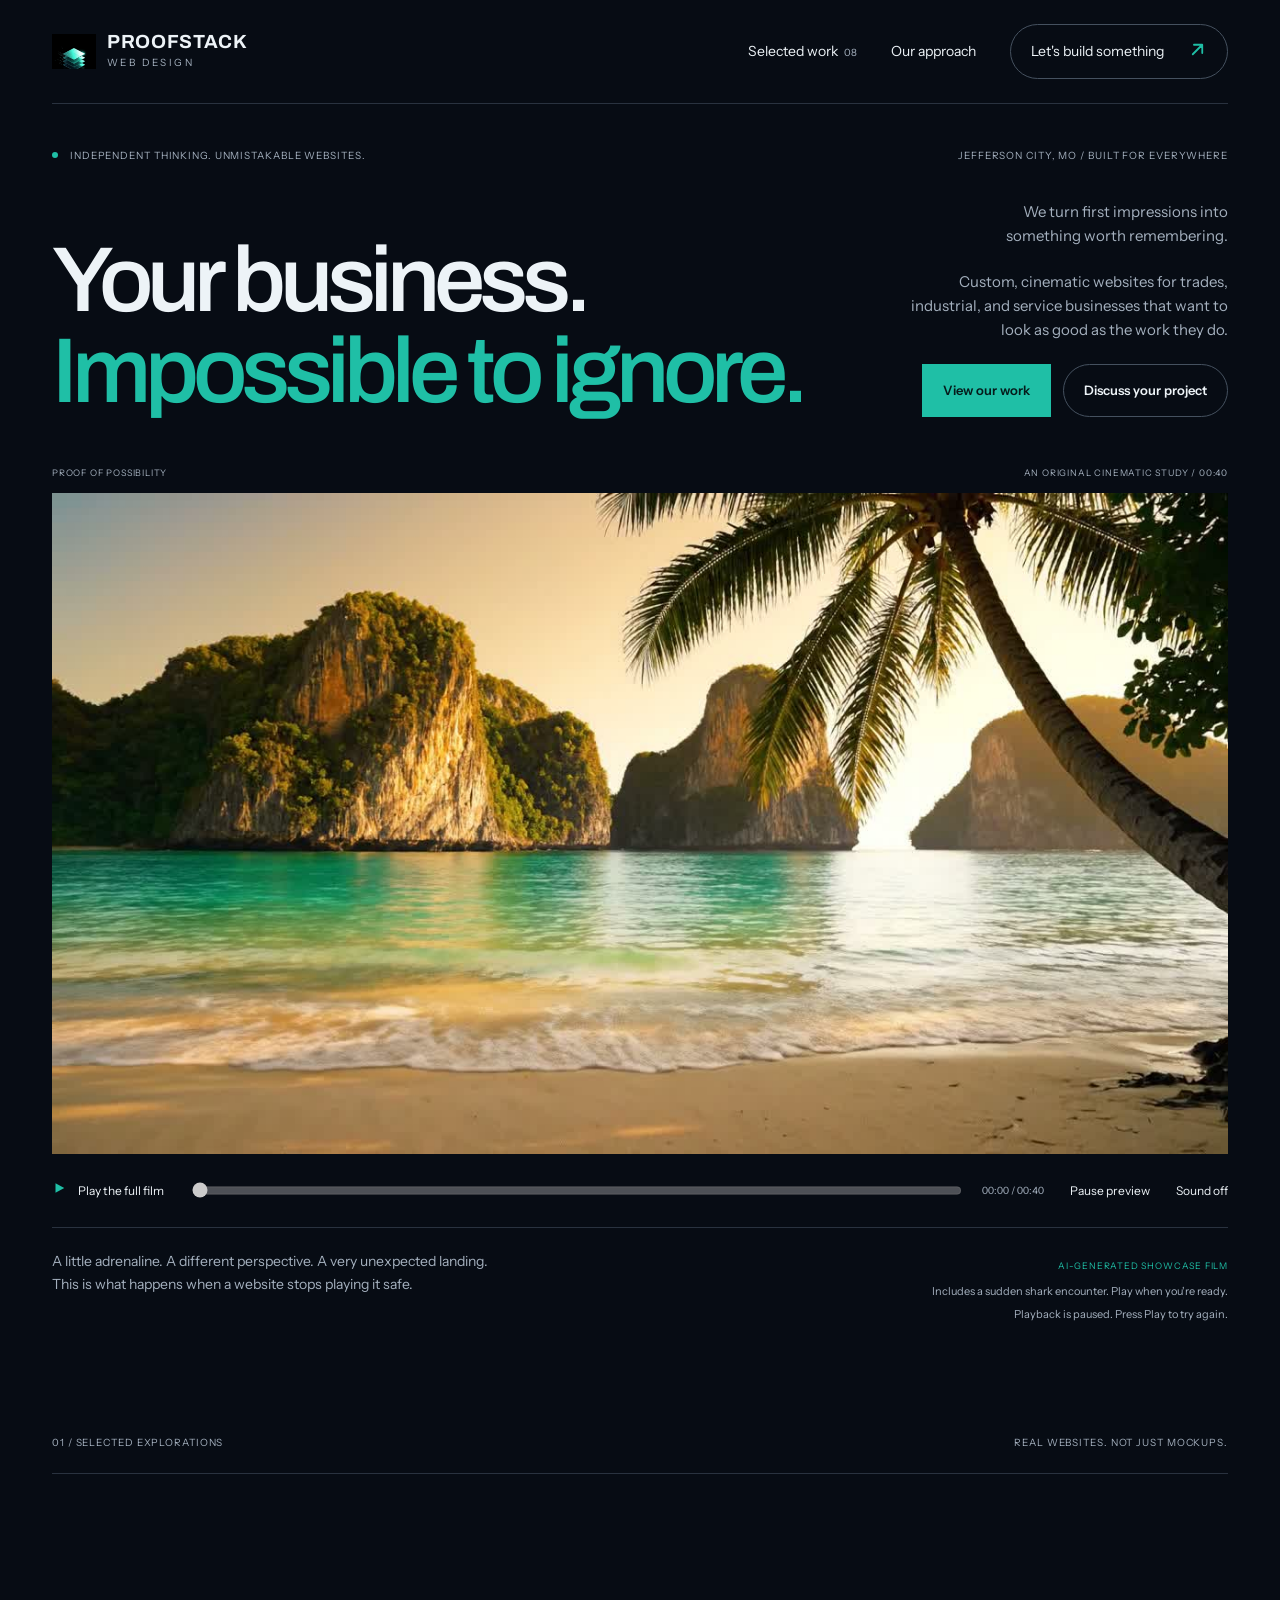
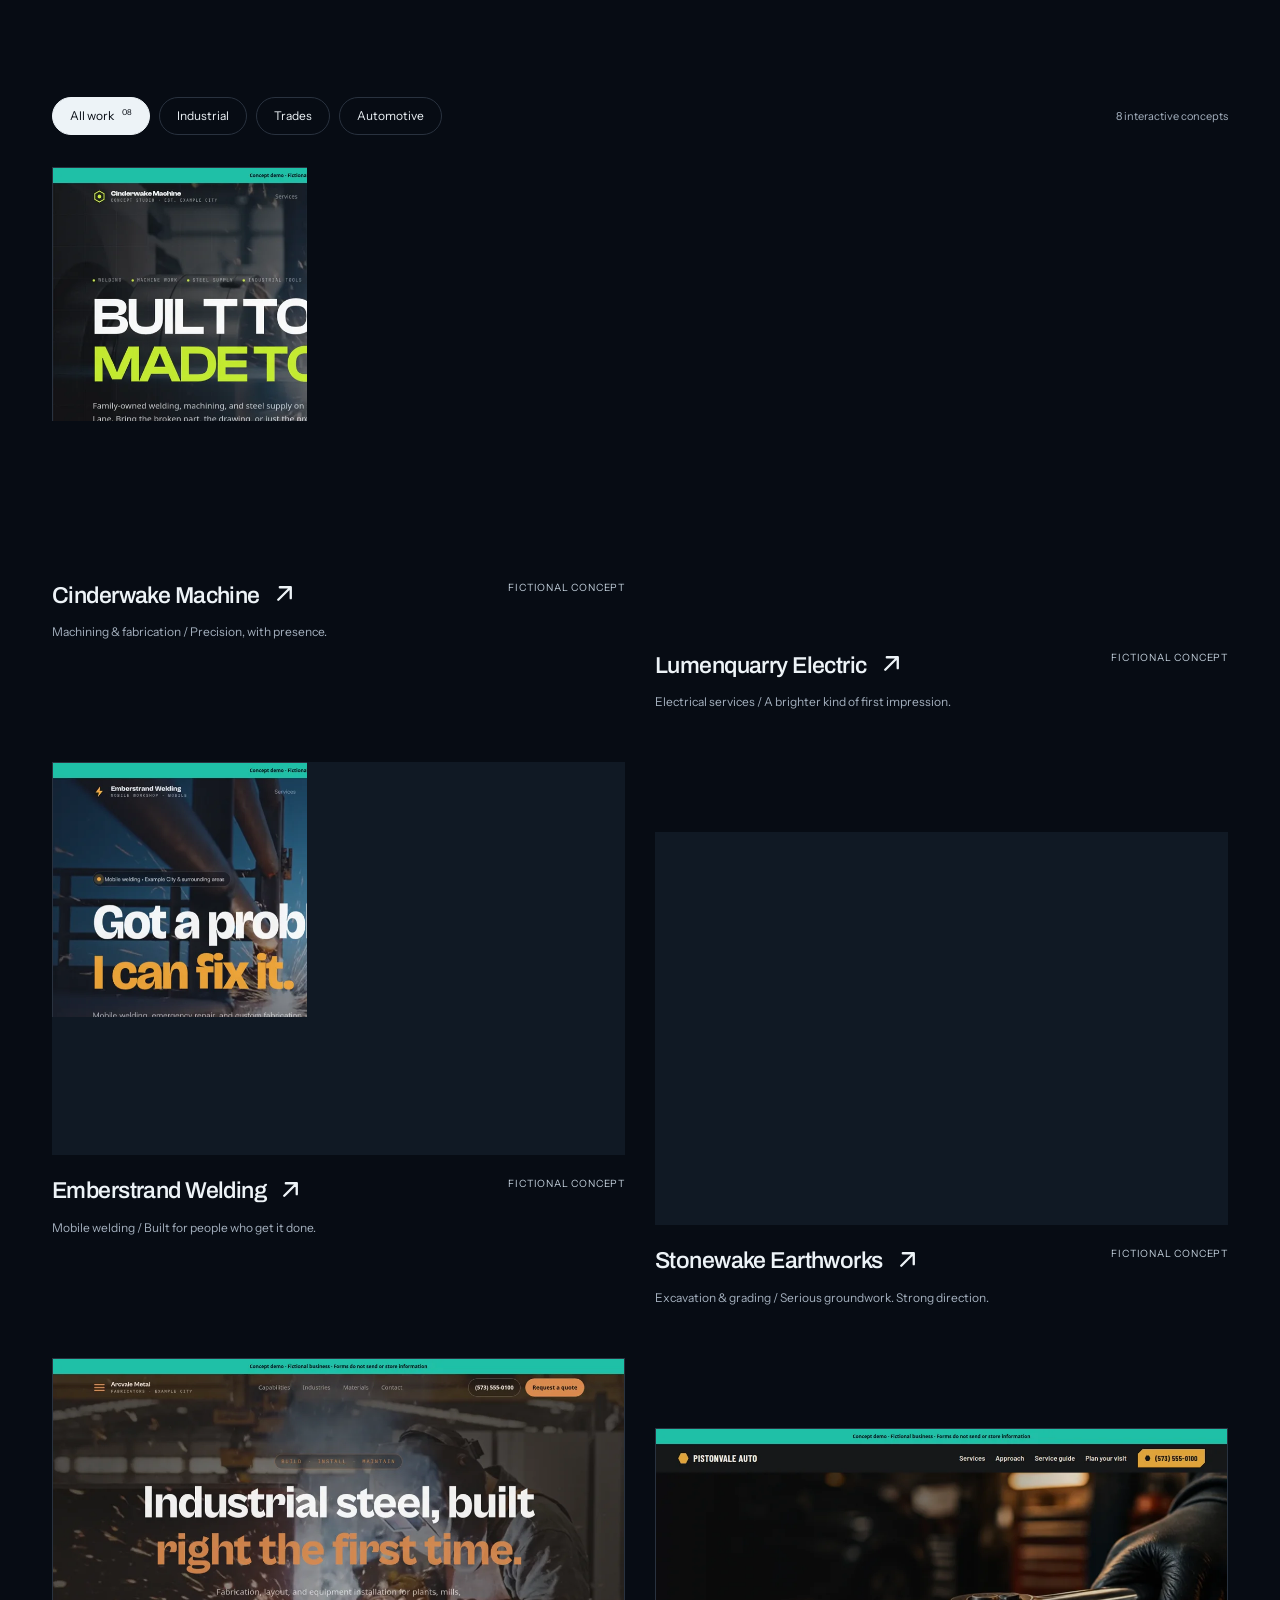
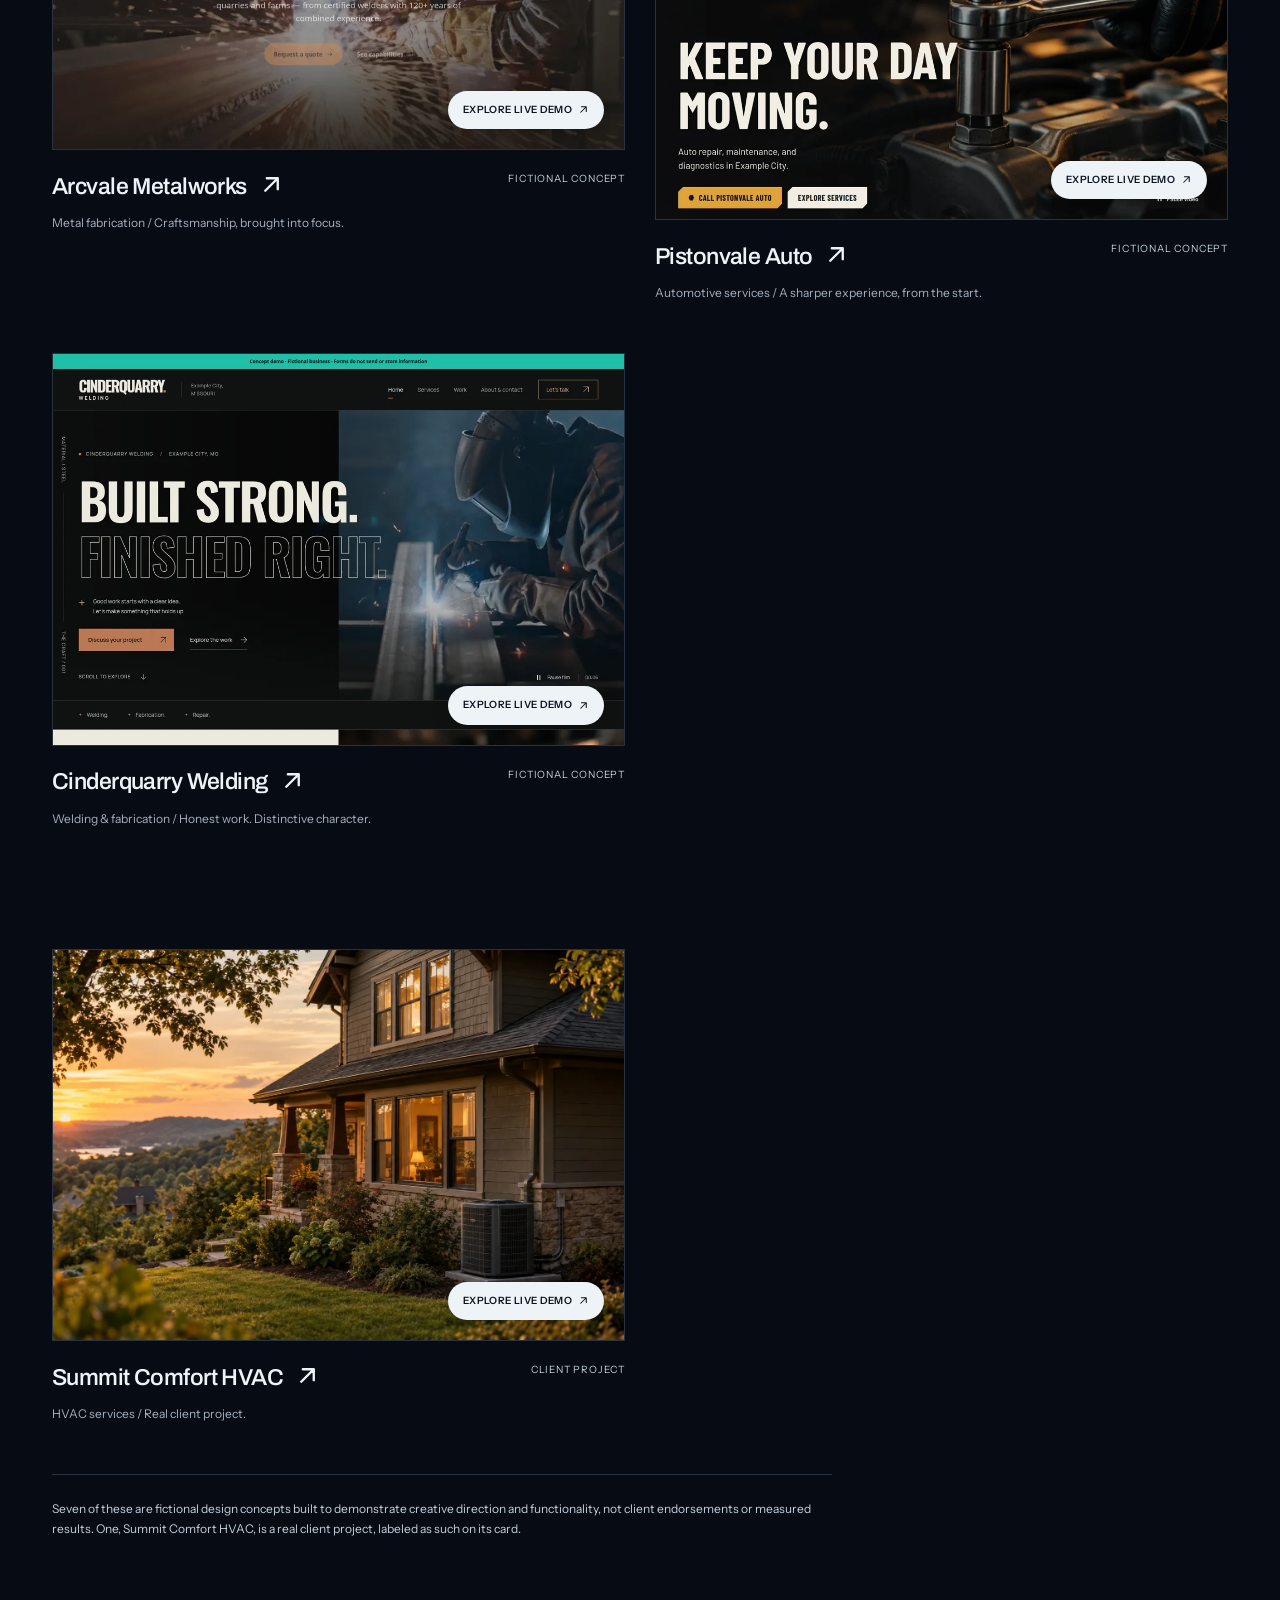
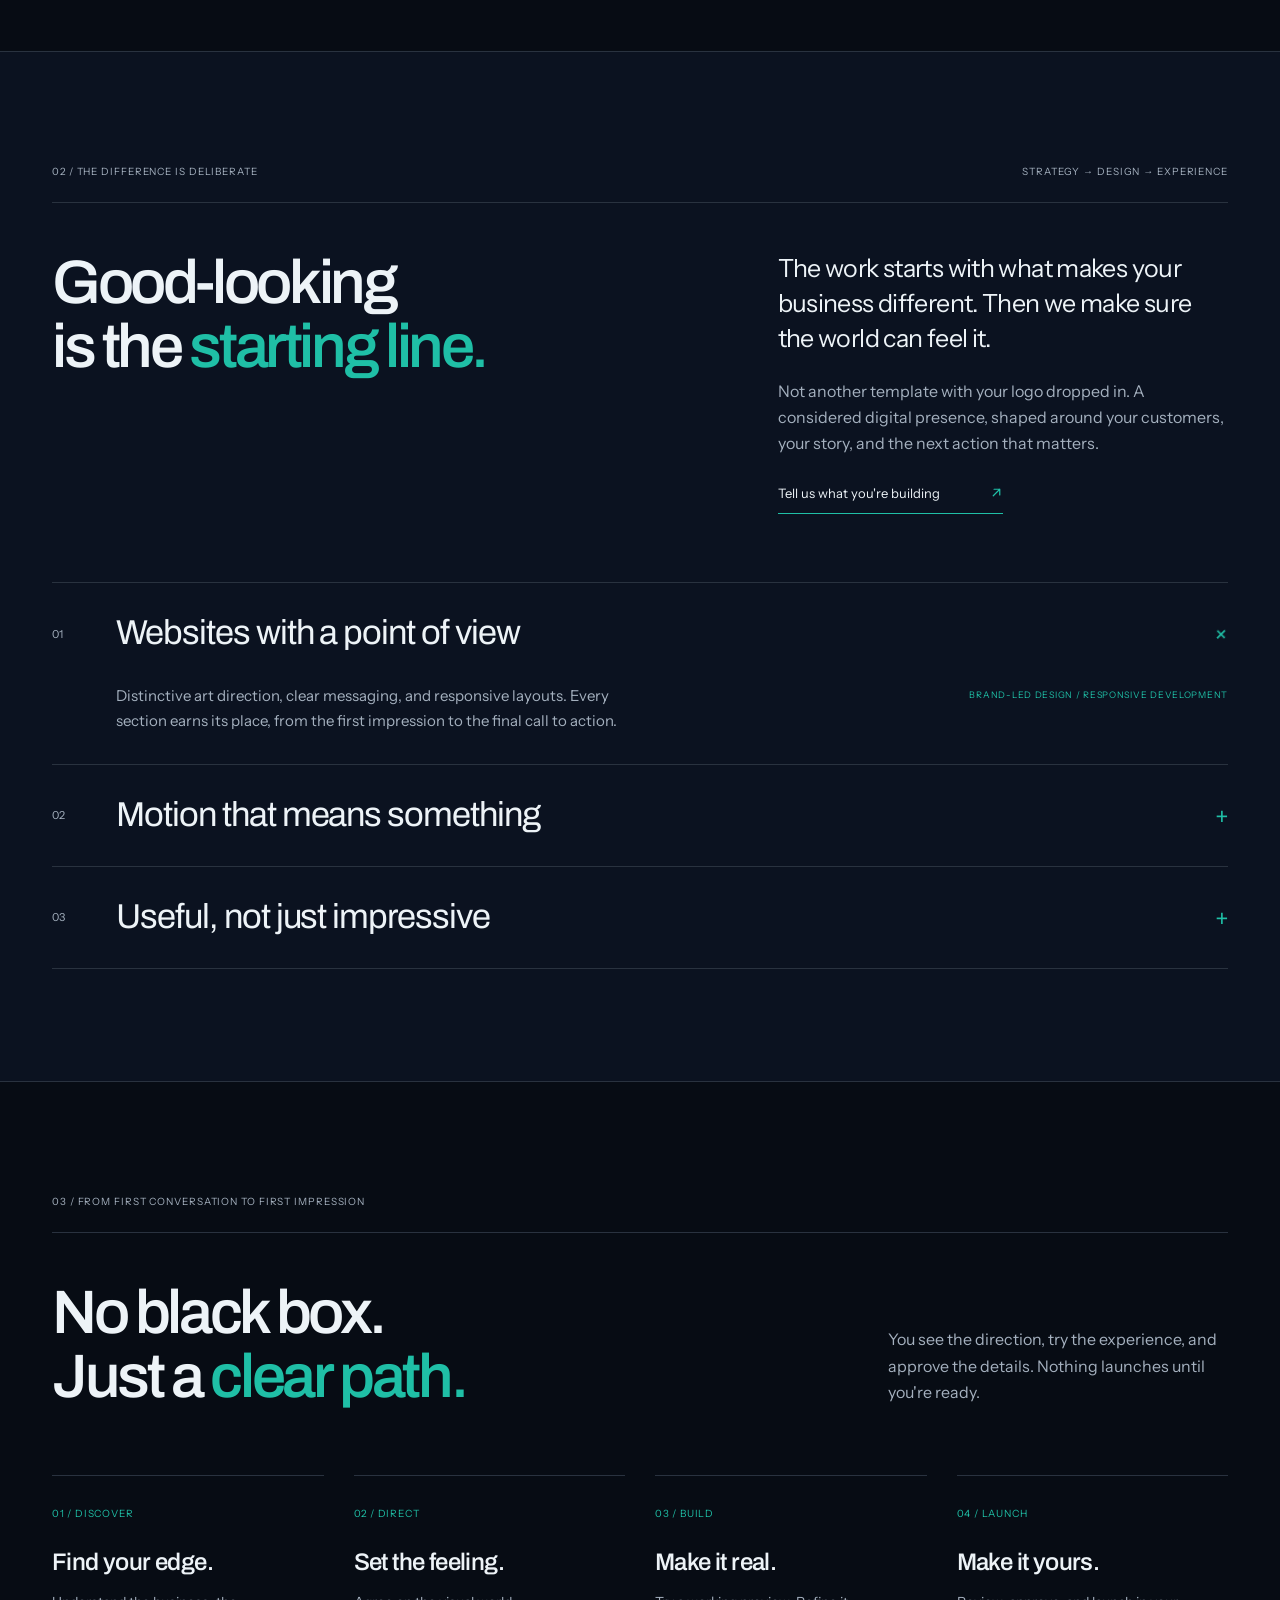
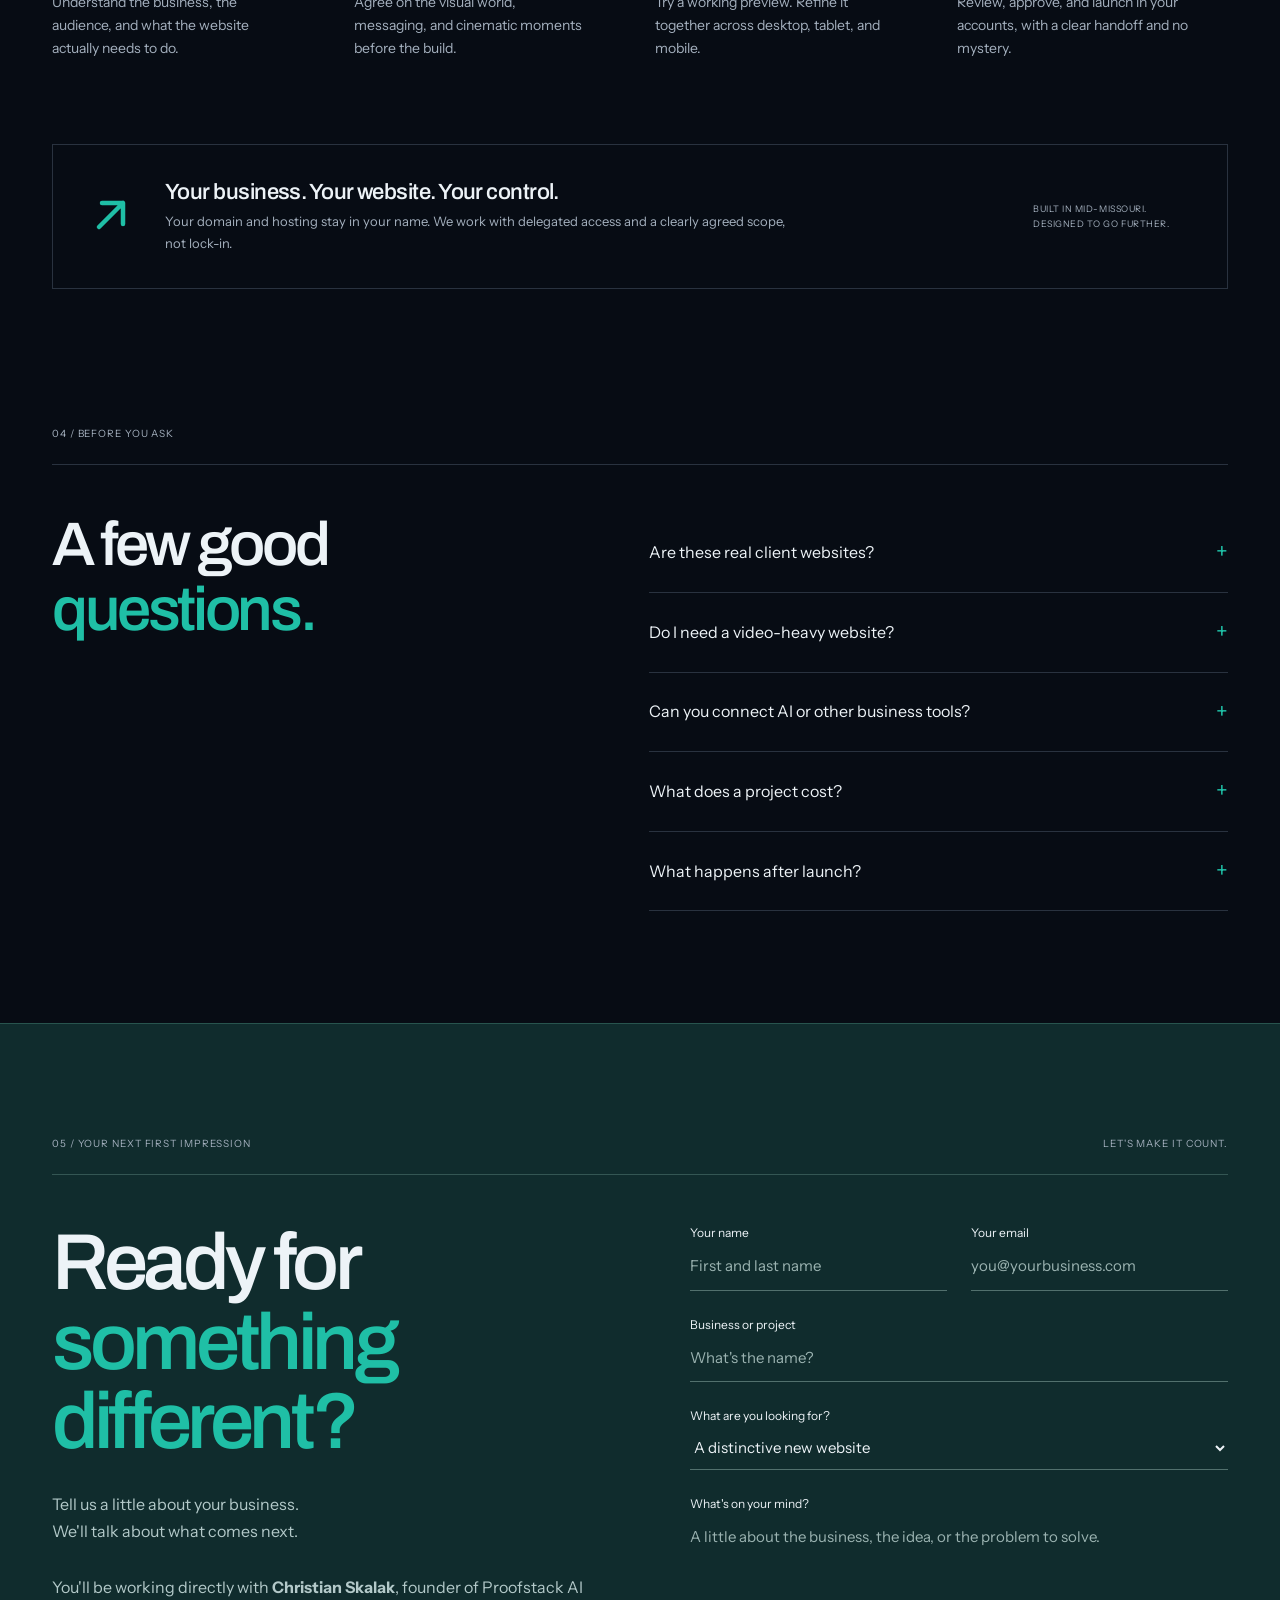
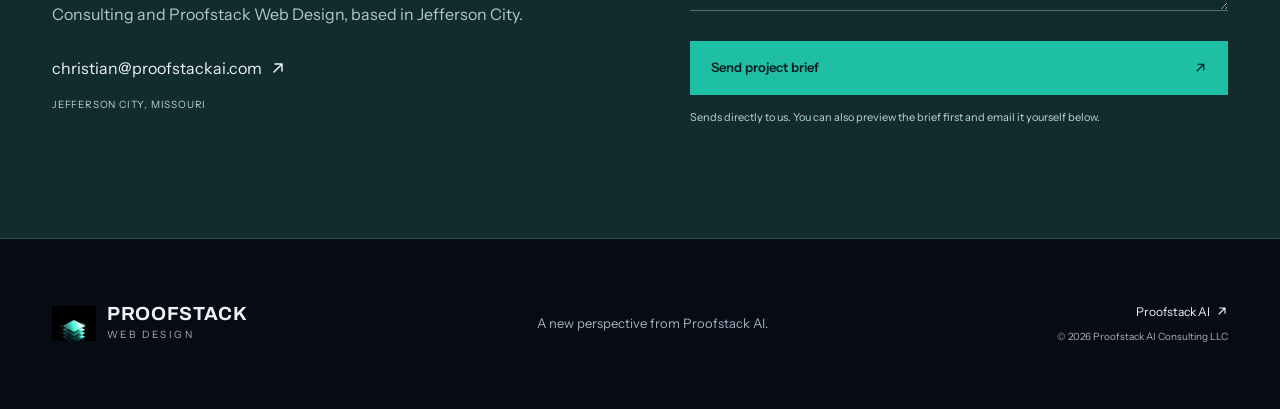
==== index.html @ db6d5c04 "Proofstack Web Design: complete source, currently live on Netlify First real push to this repo -- it" ====
<!doctype html>
<html lang="en">
<head>
  <meta charset="utf-8">
  <meta name="viewport" content="width=device-width,initial-scale=1">
  <meta name="theme-color" content="#0B1220">
  <meta name="description" content="Cinematic websites. Real interactions. Proofstack Web Design builds distinctive digital experiences for ambitious businesses. Based in Jefferson City, Missouri.">
  <link rel="canonical" href="https://design.proofstackai.com/">
  <title>Proofstack Web Design | Impossible to ignore.</title>
  <link rel="icon" href="assets/proofstack-icon.png">
  <link rel="preload" href="assets/archivo-var.woff2" as="font" type="font/woff2" crossorigin>
  <link rel="stylesheet" href="style.css">
  <script src="app.js" defer></script>
</head>
<body>
<a class="skip-link" href="#main">Skip to content</a>
<header class="site-header shell">
  <a class="brand" href="#" aria-label="Proofstack Web Design home"><img src="assets/proofstack-icon.png" alt="" width="44" height="36"><span><b>PROOFSTACK</b><small>WEB DESIGN</small></span></a>
  <nav id="navigation" aria-label="Main navigation"><a href="#work">Selected work <span>08</span></a><a href="#approach">Our approach</a><a class="nav-cta" href="#start">Let's build something <span aria-hidden="true"><svg class="i-arrow" width="1em" height="1em" viewBox="0 0 16 16" fill="none" aria-hidden="true"><path d="M4 12L12 4M12 4H5M12 4V11" stroke="currentColor" stroke-width="1.5" stroke-linecap="round" stroke-linejoin="round"/></svg></span></a></nav>
  <button class="menu-toggle" aria-expanded="false" aria-controls="navigation">Menu <span>+</span></button>
</header>
<main id="main">
  <section class="hero shell" aria-labelledby="hero-heading">
    <div class="eyebrow"><span><i></i> INDEPENDENT THINKING. UNMISTAKABLE WEBSITES.</span><span>JEFFERSON CITY, MO / BUILT FOR EVERYWHERE</span></div>
    <div class="hero-intro"><h1 id="hero-heading">Your business.<br><span>Impossible to ignore.</span></h1><div><p>We turn first impressions into<br>something worth remembering.</p><p class="hero-offer">Custom, cinematic websites for trades, industrial, and service businesses that want to look as good as the work they do.</p><div class="hero-ctas"><a class="button-primary" href="#work">View our work</a><a class="button-ghost" href="#start">Discuss your project</a></div></div></div>
    <div class="film-label"><span>PROOF OF POSSIBILITY</span><span>AN ORIGINAL CINEMATIC STUDY / <span id="film-duration">00:40</span></span></div>
    <div class="film-stage">
      <video id="showreel" playsinline muted preload="none" poster="assets/film-poster.jpg" aria-label="Cinematic showcase: a midnight race, an underwater escape, a shark encounter, and a peaceful tropical lagoon."><source id="film-source" src="assets/lagoon-loop.mp4" type="video/mp4"></video>
    </div>
    <div class="film-controls">
      <button id="film-play" class="play-button"><span class="play-icon" aria-hidden="true"><svg width="1em" height="1em" viewBox="0 0 16 16" fill="currentColor" aria-hidden="true"><path d="M4 2.5v11l10-5.5-10-5.5z"/></svg></span><span id="play-label">Play the full film</span></button>
      <div class="timeline"><label class="sr-only" for="film-seek">Film progress</label><input type="range" id="film-seek" min="0" max="40" step=".1" value="0" disabled><span id="film-time">00:00 / 00:40</span></div>
      <button id="film-preview">Pause preview</button><button id="film-sound" aria-pressed="false">Sound off</button><button id="film-idle" hidden>Back to calm</button>
    </div>
    <div class="film-caption"><p>A little adrenaline. A different perspective. A very unexpected landing.<br>This is what happens when a website stops playing it safe.</p><div><span>AI-GENERATED SHOWCASE FILM</span><small>Includes a sudden shark encounter. Play when you're ready.</small><small id="film-status" role="status">Silent ambient preview. Full film on request.</small></div></div>
  </section>
  <section id="work" class="work shell section-space">
    <div class="section-kicker"><span>01 / SELECTED EXPLORATIONS</span><span>REAL WEBSITES. NOT JUST MOCKUPS.</span></div>
    <div class="section-heading"><h2>Looks that stop you.<br>Experiences that <em>work.</em></h2><p>Go beyond the screenshot. Explore the menus, try the interactions, and see how every experience adapts to your screen.</p></div>
    <div class="work-toolbar"><div class="filters" role="group" aria-label="Filter portfolio"><button class="active" data-filter="all" aria-pressed="true">All work <sup>08</sup></button><button data-filter="industrial" aria-pressed="false">Industrial</button><button data-filter="trades" aria-pressed="false">Trades</button><button data-filter="automotive" aria-pressed="false">Automotive</button></div><span id="work-count" role="status">8 interactive concepts</span></div>
    <div class="work-grid" id="work-grid"></div>
    <p class="portfolio-note">Seven of these are fictional design concepts built to demonstrate creative direction and functionality, not client endorsements or measured results. One, Summit Comfort HVAC, is a real client project, labeled as such on its card.</p>
  </section>
  <section id="approach" class="approach section-space">
    <div class="shell"><div class="section-kicker"><span>02 / THE DIFFERENCE IS DELIBERATE</span><span>STRATEGY → DESIGN → EXPERIENCE</span></div>
      <div class="approach-intro"><h2>Good-looking<br>is the <em>starting line.</em></h2><div><p class="large-copy">The work starts with what makes your business different. Then we make sure the world can feel it.</p><p>Not another template with your logo dropped in. A considered digital presence, shaped around your customers, your story, and the next action that matters.</p><a class="text-link" href="#start">Tell us what you're building <span><svg class="i-arrow" width="1em" height="1em" viewBox="0 0 16 16" fill="none" aria-hidden="true"><path d="M4 12L12 4M12 4H5M12 4V11" stroke="currentColor" stroke-width="1.5" stroke-linecap="round" stroke-linejoin="round"/></svg></span></a></div></div>
      <div class="service-list">
        <details open><summary><span class="service-number">01</span><span>Websites with a point of view</span><b aria-hidden="true">+</b></summary><div class="service-content"><p>Distinctive art direction, clear messaging, and responsive layouts. Every section earns its place, from the first impression to the final call to action.</p><span>BRAND-LED DESIGN / RESPONSIVE DEVELOPMENT</span></div></details>
        <details><summary><span class="service-number">02</span><span>Motion that means something</span><b aria-hidden="true">+</b></summary><div class="service-content"><p>Original cinematic media, carefully paced transitions, and expressive interactions. Motion supports the story without getting between your customers and what they need.</p><span>CINEMATIC MEDIA / INTERACTION DESIGN</span></div></details>
        <details><summary><span class="service-number">03</span><span>Useful, not just impressive</span><b aria-hidden="true">+</b></summary><div class="service-content"><p>Service finders, project planners, clear inquiry flows, and optional AI workflows. We define the actual integrations and their permissions before anything goes live.</p><span>INTERACTIVE TOOLS / OPTIONAL AUTOMATION</span></div></details>
      </div>
    </div>
  </section>
  <section class="process shell section-space">
    <div class="section-kicker"><span>03 / FROM FIRST CONVERSATION TO FIRST IMPRESSION</span></div>
    <div class="section-heading"><h2>No black box.<br>Just a <em>clear path.</em></h2><p>You see the direction, try the experience, and approve the details. Nothing launches until you're ready.</p></div>
    <div class="process-grid"><article><span>01 / DISCOVER</span><h3>Find your edge.</h3><p>Understand the business, the audience, and what the website actually needs to do.</p></article><article><span>02 / DIRECT</span><h3>Set the feeling.</h3><p>Agree on the visual world, messaging, and cinematic moments before the build.</p></article><article><span>03 / BUILD</span><h3>Make it real.</h3><p>Try a working preview. Refine it together across desktop, tablet, and mobile.</p></article><article><span>04 / LAUNCH</span><h3>Make it yours.</h3><p>Review, approve, and launch in your accounts, with a clear handoff and no mystery.</p></article></div>
    <div class="ownership"><span class="ownership-symbol" aria-hidden="true"><svg class="i-arrow" width="1em" height="1em" viewBox="0 0 16 16" fill="none" aria-hidden="true"><path d="M4 12L12 4M12 4H5M12 4V11" stroke="currentColor" stroke-width="1.5" stroke-linecap="round" stroke-linejoin="round"/></svg></span><div><h3>Your business. Your website. Your control.</h3><p>Your domain and hosting stay in your name. We work with delegated access and a clearly agreed scope, not lock-in.</p></div><span>BUILT IN MID-MISSOURI.<br>DESIGNED TO GO FURTHER.</span></div>
  </section>
  <section class="faq shell section-space">
    <div class="section-kicker"><span>04 / BEFORE YOU ASK</span></div>
    <div class="faq-layout"><h2>A few good<br><em>questions.</em></h2><div>
      <details><summary>Are these real client websites?<b aria-hidden="true">+</b></summary><p>Mostly not, by design. Seven are working concept builds with fictional business identities and contact details, made to demonstrate range, not to claim results. One, Summit Comfort HVAC, is real client work, clearly labeled "Client project" on its card.</p></details>
      <details><summary>Do I need a video-heavy website?<b aria-hidden="true">+</b></summary><p>No. This site is a creative showcase. Your website should use the right tools for your audience, whether that's a cinematic opening or a fast, focused service page. Readability, accessibility, and performance come first.</p></details>
      <details><summary>Can you connect AI or other business tools?<b aria-hidden="true">+</b></summary><p>Yes, that can be part of a separately scoped Proofstack project. We first agree on what connects, what data it can access, and which actions need human approval.</p></details>
      <details><summary>What does a project cost?<b aria-hidden="true">+</b></summary><p>A straightforward launch site (home, services, portfolio, contact) starts at $500 and takes 1–2 weeks. A fuller custom site with original photography, copywriting, and integrations typically runs $2,500–$6,000 over 3–5 weeks. A premium interactive build like the ones in our portfolio starts around $7,500 and runs 5–8 weeks. Every quote includes a build timeline and a set number of revision rounds, agreed before work starts.</p></details>
      <details><summary>What happens after launch?<b aria-hidden="true">+</b></summary><p>You own the domain, hosting account, and code from day one. Ongoing updates are available on a simple monthly care plan or billed per request, whichever fits how often you expect to change things. Hosting itself typically runs a few dollars a month through providers like Netlify; we help you set that account up in your own name.</p></details>
    </div></div>
  </section>
  <section id="start" class="contact section-space"><div class="shell">
    <div class="section-kicker"><span>05 / YOUR NEXT FIRST IMPRESSION</span><span>LET'S MAKE IT COUNT.</span></div>
    <div class="contact-layout"><div><h2>Ready for<br><em>something<br>different?</em></h2><p>Tell us a little about your business.<br>We'll talk about what comes next.</p><p class="founder-line">You'll be working directly with <strong>Christian Skalak</strong>, founder of Proofstack AI Consulting and Proofstack Web Design, based in Jefferson City.</p><a class="contact-email" href="mailto:christian@proofstackai.com">christian@proofstackai.com <svg class="i-arrow" width="1em" height="1em" viewBox="0 0 16 16" fill="none" aria-hidden="true"><path d="M4 12L12 4M12 4H5M12 4V11" stroke="currentColor" stroke-width="1.5" stroke-linecap="round" stroke-linejoin="round"/></svg></a><span class="contact-location">JEFFERSON CITY, MISSOURI</span></div>
    <form id="brief-form" name="brief-form" method="POST" data-netlify="true" netlify-honeypot="company-website"><input type="hidden" name="form-name" value="brief-form"><p class="sr-only"><label>Leave this field blank<input name="company-website" tabindex="-1" autocomplete="off"></label></p><div class="field-row"><label>Your name<input name="name" autocomplete="name" maxlength="100" required placeholder="First and last name"></label><label>Your email<input name="email" type="email" autocomplete="email" maxlength="180" required placeholder="you@yourbusiness.com"></label></div><label>Business or project<input name="business" autocomplete="organization" maxlength="150" required placeholder="What's the name?"></label><label>What are you looking for?<select name="type"><option>A distinctive new website</option><option>A redesign of an existing website</option><option>Cinematic media and motion</option><option>A website with AI or automation</option><option>Let's figure it out together</option></select></label><label>What's on your mind?<textarea name="message" rows="3" maxlength="2000" required placeholder="A little about the business, the idea, or the problem to solve."></textarea></label><button class="button-primary" type="submit" id="brief-submit">Send project brief <svg class="i-arrow" width="1em" height="1em" viewBox="0 0 16 16" fill="none" aria-hidden="true"><path d="M4 12L12 4M12 4H5M12 4V11" stroke="currentColor" stroke-width="1.5" stroke-linecap="round" stroke-linejoin="round"/></svg></button><p class="form-note">Sends directly to us. You can also preview the brief first and email it yourself below.</p></form></div>
    <div id="brief-preview" hidden><div class="preview-heading"><h3>Your project brief</h3><span id="brief-status">NOT SENT</span></div><pre id="brief-text"></pre><div class="preview-actions"><a id="email-brief" class="button-primary" href="mailto:christian@proofstackai.com">Email it yourself instead <svg class="i-arrow" width="1em" height="1em" viewBox="0 0 16 16" fill="none" aria-hidden="true"><path d="M4 12L12 4M12 4H5M12 4V11" stroke="currentColor" stroke-width="1.5" stroke-linecap="round" stroke-linejoin="round"/></svg></a><button id="edit-brief">Edit brief</button><button id="clear-brief">Clear</button></div><p id="brief-help">Review it, then send or email it yourself.</p></div>
  </div></section>
</main>
<footer class="footer shell"><a class="brand" href="#"><img src="assets/proofstack-icon.png" alt="" width="44" height="36"><span><b>PROOFSTACK</b><small>WEB DESIGN</small></span></a><p>A new perspective from Proofstack AI.</p><div><a href="https://www.proofstackai.com/" target="_blank" rel="noopener">Proofstack AI <svg class="i-arrow" width="1em" height="1em" viewBox="0 0 16 16" fill="none" aria-hidden="true"><path d="M4 12L12 4M12 4H5M12 4V11" stroke="currentColor" stroke-width="1.5" stroke-linecap="round" stroke-linejoin="round"/></svg></a><span>© 2026 Proofstack AI Consulting LLC</span></div></footer>
<dialog id="demo-dialog" aria-labelledby="demo-title"><div class="demo-toolbar"><div><small id="demo-kind">INTERACTIVE FICTIONAL CONCEPT</small><h2 id="demo-title"></h2></div><div class="device-switch" role="group" aria-label="Preview width"><button data-device="desktop" class="active" aria-pressed="true">Desktop</button><button data-device="mobile" aria-pressed="false">Mobile</button></div><a id="demo-open" target="_blank" rel="noopener">Open full site <svg class="i-arrow" width="1em" height="1em" viewBox="0 0 16 16" fill="none" aria-hidden="true"><path d="M4 12L12 4M12 4H5M12 4V11" stroke="currentColor" stroke-width="1.5" stroke-linecap="round" stroke-linejoin="round"/></svg></a><button id="demo-close" aria-label="Close interactive demo"><svg width="1em" height="1em" viewBox="0 0 16 16" fill="none" aria-hidden="true"><path d="M3 3l10 10M13 3L3 13" stroke="currentColor" stroke-width="1.5" stroke-linecap="round"/></svg></button></div><div class="demo-viewport"><iframe id="demo-frame" title="Interactive fictional business demo" sandbox="allow-scripts allow-forms allow-same-origin" loading="lazy"></iframe></div><div class="demo-disclaimer" id="demo-disclaimer">Fictional business. Demo forms do not send or store information.</div></dialog>
</body>
</html>
---- style.css ----
@font-face{font-family:Archivo;src:url("assets/archivo-var.woff2") format("woff2");font-weight:100 900;font-display:swap}
@font-face{font-family:Instrument;src:url("assets/instrument-sans-var.woff2") format("woff2");font-weight:400 700;font-display:swap}
:root{--navy:#0b1220;--bg:#070c14;--teal:#1fbfa6;--ink:#edf3f7;--muted:#a4b0be;--line:#29323f;--panel:#101924;--sans:Instrument,Arial,sans-serif;--display:Archivo,Arial,sans-serif}
*{box-sizing:border-box}html{scroll-behavior:smooth;scroll-padding-top:24px}body{margin:0;background:var(--bg);color:var(--ink);font:16px/1.65 var(--sans);-webkit-font-smoothing:antialiased}button,input,select,textarea{font:inherit}button,a,input,summary,select,textarea{-webkit-tap-highlight-color:transparent}a{color:inherit;text-decoration:none}button{cursor:pointer;color:inherit;background:none;border:0}button:disabled{cursor:not-allowed;opacity:.6}button,a,summary,input,select,textarea{outline-offset:5px} :focus-visible{outline:2px solid var(--teal)}h1,h2,h3,p{margin:0}h1,h2,h3{font-family:var(--display);font-weight:550}h2{font-size:clamp(40px,4.8vw,70px);line-height:1.05;letter-spacing:-.055em}h3{font-size:25px;line-height:1.2;letter-spacing:-.025em}em{font-style:normal;color:var(--teal)}.shell{width:min(1440px,calc(100% - 104px));margin-inline:auto}.section-space{padding-block:112px}.site-header{height:104px;display:flex;align-items:center;justify-content:space-between;border-bottom:1px solid var(--line);gap:24px}.brand{display:flex;gap:11px;align-items:center;flex:none}.brand img{width:44px;height:36px;object-fit:contain}.brand b{font-family:var(--display);font-size:19px;font-weight:700;letter-spacing:.035em;display:block;line-height:1.2}.brand small{font-size:10px;letter-spacing:.24em;color:var(--muted);display:block;line-height:1.8}.site-header nav{display:flex;align-items:center;gap:34px;font-size:14px}.site-header nav>a:hover,.footer a:hover{color:var(--teal)}.site-header nav span{font-size:10px;margin-left:3px;color:var(--muted)}.site-header .nav-cta{border:1px solid #45515f;border-radius:40px;padding:11px 20px}.site-header .nav-cta span{font-size:19px;margin-left:24px;color:var(--teal)}.menu-toggle{display:none}.hero{padding-top:44px}.eyebrow,.section-kicker,.film-label{font-size:10px;letter-spacing:.09em;display:flex;justify-content:space-between;gap:20px;line-height:1.6}.eyebrow{color:var(--muted)}.eyebrow i{display:inline-block;width:6px;height:6px;background:var(--teal);border-radius:100%;margin-right:9px;vertical-align:1px}.hero-intro{display:flex;justify-content:space-between;align-items:flex-end;gap:24px;margin:36px 0 49px}.hero h1{font-size:clamp(54px,7.2vw,108px);letter-spacing:-.065em;line-height:.99;font-weight:550}.hero h1>span{color:var(--teal)}.hero-intro p{color:var(--muted);font-size:15px;line-height:1.6;padding-bottom:8px;flex:none}.film-label{margin-bottom:12px;color:var(--muted);font-size:9px}.film-stage{background:#111c26;line-height:0;aspect-ratio:16/9;overflow:hidden;position:relative}.film-stage video{width:100%;height:100%;object-fit:contain;display:block}.film-controls{display:flex;align-items:center;gap:26px;border-bottom:1px solid var(--line);min-height:74px;padding:10px 0}.film-controls button{font-size:12px;white-space:nowrap;padding:10px 0}.play-button{display:flex;align-items:center;gap:12px}.play-icon{color:var(--teal);font-size:14px}.timeline{flex:1;display:flex;gap:18px;align-items:center;color:var(--muted)}.timeline input{width:100%;accent-color:var(--teal);height:3px;cursor:pointer}.timeline span{font-size:10px;white-space:nowrap;font-variant-numeric:tabular-nums}.film-controls button:hover{color:var(--teal)}.film-caption{display:flex;justify-content:space-between;gap:40px;margin-top:22px}.film-caption p{font-size:14px;color:var(--muted)}.film-caption div{max-width:320px;text-align:right}.film-caption div>span{font-size:9px;letter-spacing:.09em;color:var(--teal)}.film-caption small{display:block;font-size:11px;color:var(--muted);margin-top:6px;line-height:1.55}.section-kicker{color:var(--muted);padding-bottom:22px;border-bottom:1px solid var(--line);margin-bottom:48px}.section-heading{display:flex;justify-content:space-between;align-items:flex-end;gap:50px;margin-bottom:46px}.section-heading>p{max-width:340px;color:var(--muted);font-size:16px;padding-bottom:4px}.work-toolbar{display:flex;justify-content:space-between;align-items:center;gap:20px;margin:0 0 32px}.filters{display:flex;gap:9px;flex-wrap:wrap}.filters button{padding:8px 17px;border:1px solid var(--line);border-radius:30px;font-size:12px;transition:background .2s,color .2s}.filters button.active{background:var(--ink);color:var(--bg);border-color:var(--ink)}.filters button:hover:not(.active){border-color:var(--teal)}.filters sup{font-size:8px;margin-left:6px}.work-toolbar>span{font-size:11px;color:var(--muted)}.work-grid{display:grid;grid-template-columns:1fr 1fr;gap:50px 30px}.work-card[hidden]{display:none}.work-card:nth-child(2n){padding-top:70px}.work-card:last-child{grid-column:1/-1;width:calc(50% - 15px)}.work-card button{display:block;width:100%;padding:0;text-align:left}.work-picture{background:var(--panel);overflow:hidden;position:relative;aspect-ratio:1.46;border:1px solid var(--line)}.work-picture img{width:100%;height:100%;object-fit:cover;object-position:top;transition:transform .6s cubic-bezier(.2,.7,.2,1);display:block}.work-badge{position:absolute;bottom:20px;right:20px;display:flex;align-items:center;gap:6px;border-radius:40px;background:#edf3f7;color:#0b1220;font-size:10px;font-weight:600;letter-spacing:.035em;padding:11px 15px;box-shadow:0 3px 18px #0003}.work-badge svg{width:11px;height:11px}.work-card button:hover img{transform:scale(1.025)}.work-card button:hover .work-card-title>span{color:var(--teal);transform:translate(3px,-3px)}.work-card-info{display:flex;justify-content:space-between;margin-top:16px;gap:20px}.work-card-info h3{font-size:23px;line-height:1.2}.work-card-info p{font-size:12px;color:var(--muted);margin-top:6px}.work-card-title{display:flex;align-items:center;gap:12px}.work-card-title>span{font-size:25px;transition:transform .2s}.work-card-info small{font-size:9px;letter-spacing:.08em;color:var(--muted);white-space:nowrap;margin-top:5px}.portfolio-note{font-size:12px;color:var(--muted);border-top:1px solid var(--line);padding-top:24px;margin-top:50px;max-width:780px}.approach{background:var(--navy);border-block:1px solid var(--line)}.approach-intro{display:grid;grid-template-columns:1fr .72fr;gap:100px;margin-bottom:68px}.approach-intro p{color:var(--muted);max-width:490px}.approach-intro .large-copy{font-size:25px;line-height:1.4;letter-spacing:-.025em;color:var(--ink);margin-bottom:22px}.text-link{font-size:13px;display:inline-flex;gap:50px;margin-top:26px;padding-bottom:9px;border-bottom:1px solid var(--teal)}.text-link span{color:var(--teal)}details{border-top:1px solid var(--line)}details:last-child{border-bottom:1px solid var(--line)}summary{cursor:pointer;list-style:none;display:flex;align-items:center;gap:34px;line-height:1.3}summary::-webkit-details-marker{display:none}summary b{margin-left:auto;font-size:22px;font-weight:400;color:var(--teal);transition:transform .3s}details[open]>summary b{transform:rotate(45deg)}.service-list summary{padding:28px 0;font-size:clamp(20px,2.7vw,38px);font-family:var(--display);letter-spacing:-.03em}.service-number{font:11px var(--sans);letter-spacing:0;color:var(--muted);min-width:30px}.service-content{margin-left:64px;padding:0 0 30px;display:flex;justify-content:space-between;gap:50px}.service-content p{color:var(--muted);font-size:15px;max-width:540px}.service-content>span{font-size:9px;letter-spacing:.08em;color:var(--teal);padding-top:4px}.process-grid{display:grid;grid-template-columns:repeat(4,1fr);gap:30px;margin-top:65px}.process-grid article{border-top:1px solid var(--line);padding-top:22px}.process-grid article>span{font-size:10px;color:var(--teal);letter-spacing:.08em}.process-grid h3{margin:24px 0 14px;font-size:24px}.process-grid p{font-size:14px;color:var(--muted);max-width:235px}.ownership{margin-top:84px;display:flex;align-items:center;gap:30px;border:1px solid var(--line);padding:34px}.ownership-symbol{font-size:48px;color:var(--teal);line-height:1}.ownership h3{font-size:22px;margin-bottom:6px}.ownership p{font-size:13px;max-width:630px;color:var(--muted)}.ownership>span:last-child{font-size:9px;letter-spacing:.06em;color:var(--muted);margin-left:auto;min-width:160px}.faq{padding-top:25px}.faq-layout{display:grid;grid-template-columns:1fr 1.1fr;gap:70px}.faq summary{padding:25px 0;font-size:16px;gap:20px}.faq details p{font-size:14px;color:var(--muted);padding-bottom:25px;padding-right:35px}.faq details:first-child{border-top:0}.contact{background:#102c2d;border-block:1px solid #28544e}.contact .section-kicker{border-color:#345653}.contact-layout{display:grid;grid-template-columns:1fr 1fr;gap:100px}.contact h2{font-size:clamp(58px,6.2vw,90px);line-height:1}.contact-layout>div>p{font-size:16px;color:#b3c9c9;margin-top:30px}.contact-email{display:block;font-size:16px;margin-top:28px}.contact-email:hover{color:var(--teal)}.contact-location{display:block;color:#9eb8b7;font-size:10px;letter-spacing:.08em;margin-top:16px}label{display:block;font-size:12px;color:var(--ink)}input,select,textarea{display:block;width:100%;border:0;border-bottom:1px solid #52706d;border-radius:0;background:transparent;padding:11px 0;color:var(--ink);font-size:15px}input::placeholder,textarea::placeholder{color:#9bb3b1;opacity:1}select{background:#102c2d}textarea{resize:vertical;min-height:90px}form>label{margin-top:24px}.field-row{display:grid;grid-template-columns:1fr 1fr;gap:24px}.button-primary{background:var(--teal);color:#061b1b;display:flex;align-items:center;justify-content:space-between;gap:30px;font-size:13px;padding:15px 20px;font-weight:600;width:max-content;border:1px solid transparent;transition:background .2s}.button-primary:hover{background:#46d4bd}form .button-primary{margin-top:30px;width:100%}.form-note{color:#b3c9c9;font-size:11px;line-height:1.55;margin-top:14px}.footer{display:flex;align-items:center;justify-content:space-between;gap:30px;min-height:170px;padding-block:36px}.footer>p{font-size:13px;color:var(--muted)}.footer>div{text-align:right;font-size:12px}.footer>div>span{display:block;font-size:10px;color:var(--muted);margin-top:8px}#brief-preview{margin-top:50px;padding:30px;border:1px solid #4f7e76}#brief-preview[hidden]{display:none}.preview-heading{display:flex;align-items:center;justify-content:space-between;gap:20px}.preview-heading>span{font-size:11px;color:var(--teal)}#brief-text{font:14px/1.7 var(--sans);white-space:pre-wrap;overflow-wrap:anywhere;max-width:100%;padding:25px 0;margin:0}.preview-actions{display:flex;gap:25px;align-items:center;flex-wrap:wrap}.preview-actions button{font-size:12px;text-decoration:underline}#brief-preview>p{font-size:12px;color:#b3c9c9;margin-top:18px}dialog{background:var(--bg);color:var(--ink);border:1px solid #3c4857;padding:0;width:min(1400px,96vw);max-width:96vw;height:94dvh;max-height:94dvh;overflow:hidden}dialog[open]{display:flex;flex-direction:column}dialog::backdrop{background:#02050bd9;backdrop-filter:blur(9px)}.demo-toolbar{display:flex;align-items:center;justify-content:space-between;gap:20px;padding:16px 22px;border-bottom:1px solid var(--line);flex:none}.demo-toolbar h2{font:500 18px var(--display);letter-spacing:-.02em;margin-top:3px}.demo-toolbar small{font-size:9px;color:var(--muted);letter-spacing:.07em}.device-switch{display:flex;border:1px solid var(--line);border-radius:30px;padding:3px;margin-left:auto}.device-switch button{padding:7px 14px;font-size:12px;border-radius:30px}.device-switch button.active{background:var(--ink);color:var(--bg)}#demo-open{font-size:12px}#demo-close{font-size:21px;width:36px;height:36px}.demo-viewport{background:#182230;flex:1;overflow:hidden;display:flex;justify-content:center;min-height:0}#demo-frame{width:100%;height:100%;border:0;display:block;background:white;transition:width .25s}#demo-frame.mobile{width:390px;max-width:100%}.demo-disclaimer{text-align:center;font-size:10px;color:var(--muted);padding:7px;flex:none;border-top:1px solid var(--line)}.sr-only{position:absolute;width:1px;height:1px;margin:-1px;padding:0;overflow:hidden;clip:rect(0,0,0,0);white-space:nowrap;border:0}.skip-link{position:fixed;top:12px;left:16px;transform:translateY(-150%);z-index:500;background:var(--teal);color:var(--bg);padding:10px 18px}.skip-link:focus{transform:translateY(0)}.reveal-ready{opacity:0;transform:translateY(20px)}.revealed{opacity:1;transform:none;transition:opacity .65s ease,transform .65s ease}
@media(min-width:1700px){.hero h1{font-size:116px}}
@media(max-width:1150px){.shell{width:calc(100% - 64px)}.hero-intro p{font-size:13px}.hero h1{font-size:7.1vw}.section-space{padding-block:85px}.approach-intro,.contact-layout{gap:50px}.ownership>span:last-child{display:none}.section-heading>p{max-width:290px}.service-content{display:block}.service-content>span{display:block;margin-top:18px}.work-card-info small{display:none}.footer>p{display:none}}
@media(max-width:760px){.shell{width:calc(100% - 40px)}.site-header{height:82px}.brand b{font-size:17px}.brand img{width:38px;height:32px}.menu-toggle{display:flex;gap:20px;align-items:center;padding:10px 0;font-size:13px}.menu-toggle span{font-size:24px;color:var(--teal);line-height:1}.site-header nav{display:none;position:absolute;z-index:60;top:82px;left:0;right:0;background:var(--navy);padding:25px 20px 30px;border-bottom:1px solid var(--line);align-items:stretch;gap:20px}.site-header nav.open{display:flex;flex-direction:column}.site-header .nav-cta{width:max-content}.hero{padding-top:26px}.eyebrow{font-size:8px;letter-spacing:.045em}.eyebrow>span:last-child{display:none}.hero-intro{display:block;margin:25px 0 35px}.hero h1{font-size:clamp(40px,8.9vw,67px);line-height:1.02;letter-spacing:-.055em}.hero-intro p{font-size:14px;margin-top:22px;line-height:1.5}.hero-intro p br{display:none}.film-label{font-size:7px;gap:12px}.film-label>span:last-child{max-width:140px;text-align:right}.film-controls{gap:14px;min-height:70px;flex-wrap:wrap;padding:13px 0}.film-controls button{font-size:10px;padding:4px 0}.play-button{gap:8px}.timeline{order:3;width:100%;flex:auto;gap:14px}.timeline span{font-size:9px}.timeline input{margin-left:0}.film-controls #film-sound{margin-left:auto}.film-caption{display:block;margin-top:20px}.film-caption p{font-size:12px}.film-caption div{text-align:left;max-width:100%;margin-top:16px}.film-caption div>span{font-size:8px}.film-caption small{font-size:10px}.section-space{padding-block:70px}.section-kicker{font-size:8px;gap:20px;margin-bottom:30px;padding-bottom:17px}.section-kicker>span:last-child{display:none}h2{font-size:40px;letter-spacing:-.055em}.section-heading{display:block;margin-bottom:30px}.section-heading>p{max-width:100%;font-size:14px;margin-top:24px}.work-toolbar{align-items:flex-start;flex-direction:column;gap:12px;margin-bottom:23px}.filters{gap:7px}.filters button{padding:7px 12px;font-size:10px}.work-toolbar>span{font-size:10px}.work-grid{grid-template-columns:1fr;gap:34px}.work-card:nth-child(2n){padding-top:0}.work-card:last-child{width:100%;grid-column:auto}.work-picture{aspect-ratio:1.4}.work-badge{font-size:8px;padding:9px 11px;bottom:12px;right:12px}.work-card-info{margin-top:13px}.work-card-info h3{font-size:22px}.work-card-info p{font-size:11px}.portfolio-note{font-size:11px;margin-top:34px;padding-top:20px}.approach-intro{grid-template-columns:1fr;gap:30px;margin-bottom:45px}.approach-intro .large-copy{font-size:22px}.approach-intro p{font-size:14px}.text-link{font-size:12px;margin-top:22px}.service-list summary{font-size:22px;padding:22px 0;gap:15px}.service-number{font-size:10px;min-width:22px}.service-content{margin-left:37px;padding-bottom:25px}.service-content p{font-size:13px}.service-content>span{font-size:8px}.process-grid{grid-template-columns:1fr 1fr;gap:30px 25px;margin-top:35px}.process-grid article>span{font-size:9px}.process-grid h3{font-size:22px;margin:18px 0 10px}.process-grid p{font-size:12px}.ownership{padding:23px;gap:18px;margin-top:45px;align-items:flex-start}.ownership-symbol{font-size:33px}.ownership h3{font-size:21px}.ownership p{font-size:12px;margin-top:10px}.faq{padding-top:0}.faq-layout{grid-template-columns:1fr;gap:28px}.faq summary{font-size:15px;padding:23px 0}.faq details p{font-size:13px}.contact-layout{grid-template-columns:1fr;gap:44px}.contact h2{font-size:64px}.contact h2 br:last-child{display:none}.contact-layout>div>p{font-size:14px;margin-top:24px}.contact-email{font-size:15px;margin-top:23px}.contact-location{font-size:9px}.field-row{grid-template-columns:1fr;gap:24px}input,select,textarea{font-size:16px}.footer{display:block;min-height:0;padding-block:36px}.footer>div{text-align:left;margin-top:25px}.footer>div>span{margin-top:10px;font-size:10px}.demo-toolbar{gap:12px;padding:12px}.demo-toolbar h2{font-size:14px}.demo-toolbar small{font-size:7px}.device-switch{display:none}#demo-open{font-size:9px;margin-left:auto;max-width:58px}#demo-close{font-size:18px;width:26px}.demo-disclaimer{font-size:8px}dialog{height:96dvh;max-height:96dvh}.preview-heading h3{font-size:21px}#brief-preview{padding:20px}#brief-text{font-size:13px}.preview-actions{gap:20px}.preview-actions .button-primary{font-size:12px}.hero-intro>div{align-items:flex-start;text-align:left;max-width:100%}.hero-ctas{justify-content:flex-start}}
@media(prefers-reduced-motion:reduce){html{scroll-behavior:auto}*,*::before,*::after{animation:none!important;transition:none!important}.reveal-ready{opacity:1;transform:none}}
.contact-layout>*,.field-row>*,.faq-layout>*,.approach-intro>*{min-width:0}
select{min-width:0;max-width:100%}
@media(max-width:760px){.contact h2 br:last-child{display:initial}}
.reveal-ready{opacity:1;transform:none}
.revealed{animation:section-enter .65s ease both}
@keyframes section-enter{from{opacity:.35;transform:translateY(20px)}to{opacity:1;transform:none}}.i-arrow{width:1em;height:1em;vertical-align:-0.08em}#demo-close svg{width:16px;height:16px}#demo-open{display:inline-flex;align-items:center;gap:6px}.contact-email{display:inline-flex;align-items:center;gap:8px}.preview-actions a{display:inline-flex;align-items:center;gap:8px}.footer>div>a{display:inline-flex;align-items:center;gap:6px}.nav-cta{display:inline-flex;align-items:center}.text-link{align-items:center}.portfolio-note,.demo-disclaimer,.form-note,.contact-location,.work-card-info small{color:#c3d0dc}.demo-disclaimer,.work-card-info small{font-size:10px}.hero-intro>div{display:flex;flex-direction:column;align-items:flex-end;text-align:right;gap:14px;flex:none;max-width:320px}.hero-offer{color:var(--ink);font-size:14px;line-height:1.55}.hero-ctas{display:flex;gap:12px;flex-wrap:wrap;justify-content:flex-end}.button-ghost{display:inline-flex;align-items:center;border:1px solid #45515f;border-radius:40px;padding:11px 20px;font-size:13px;font-weight:600;transition:border-color .2s,color .2s}.button-ghost:hover{border-color:var(--teal);color:var(--teal)}
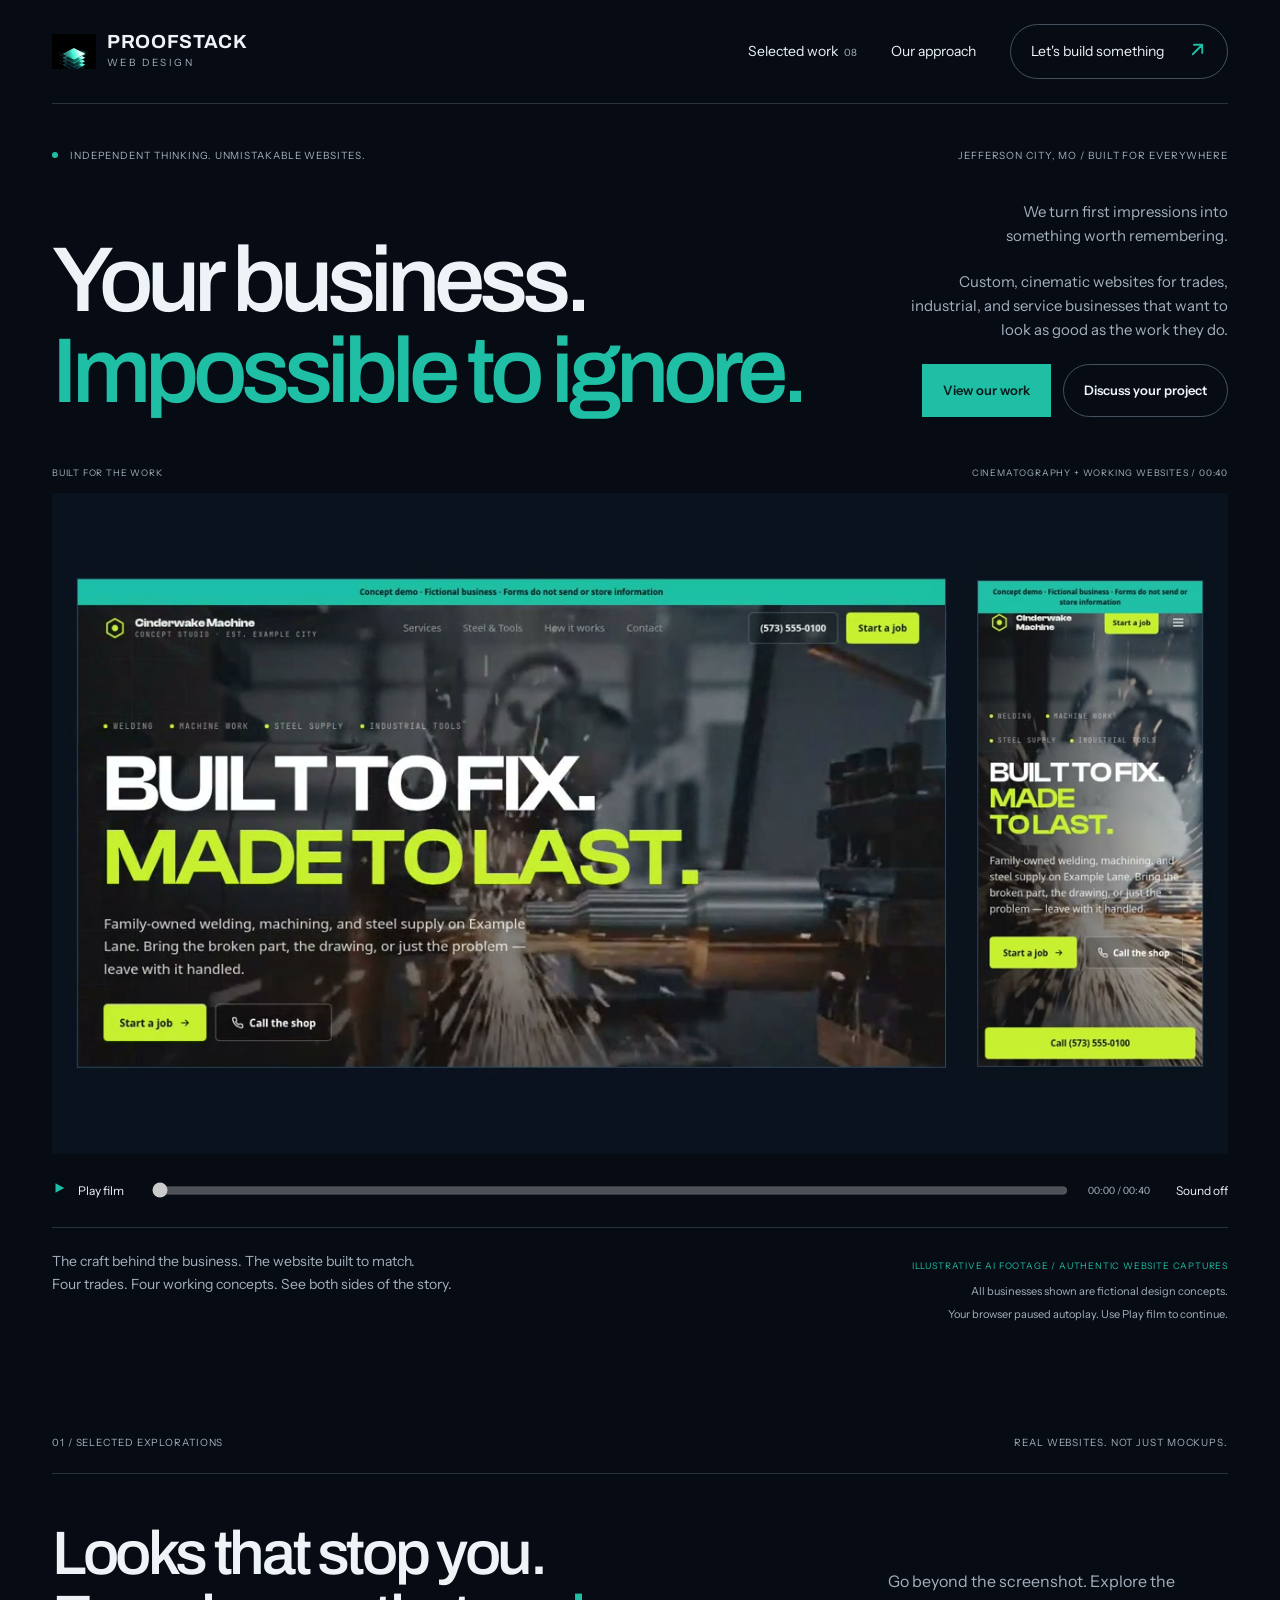
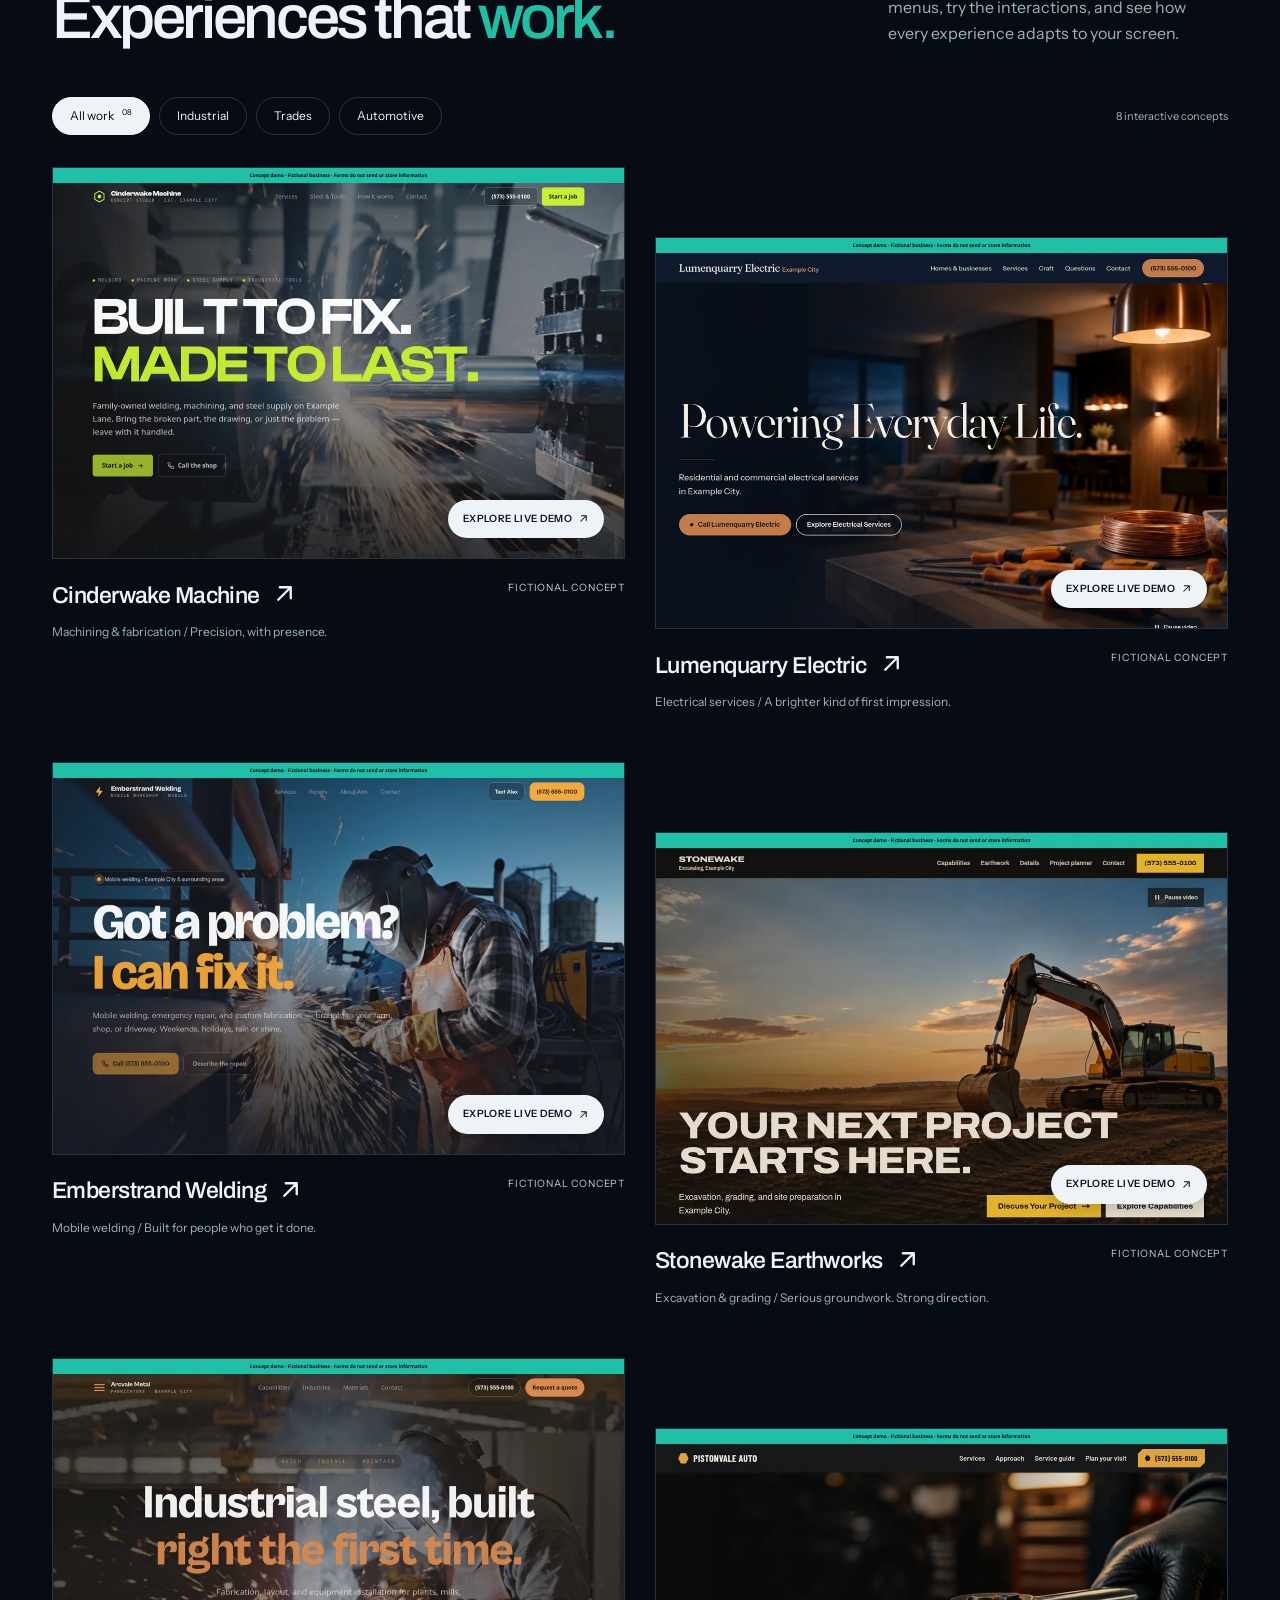
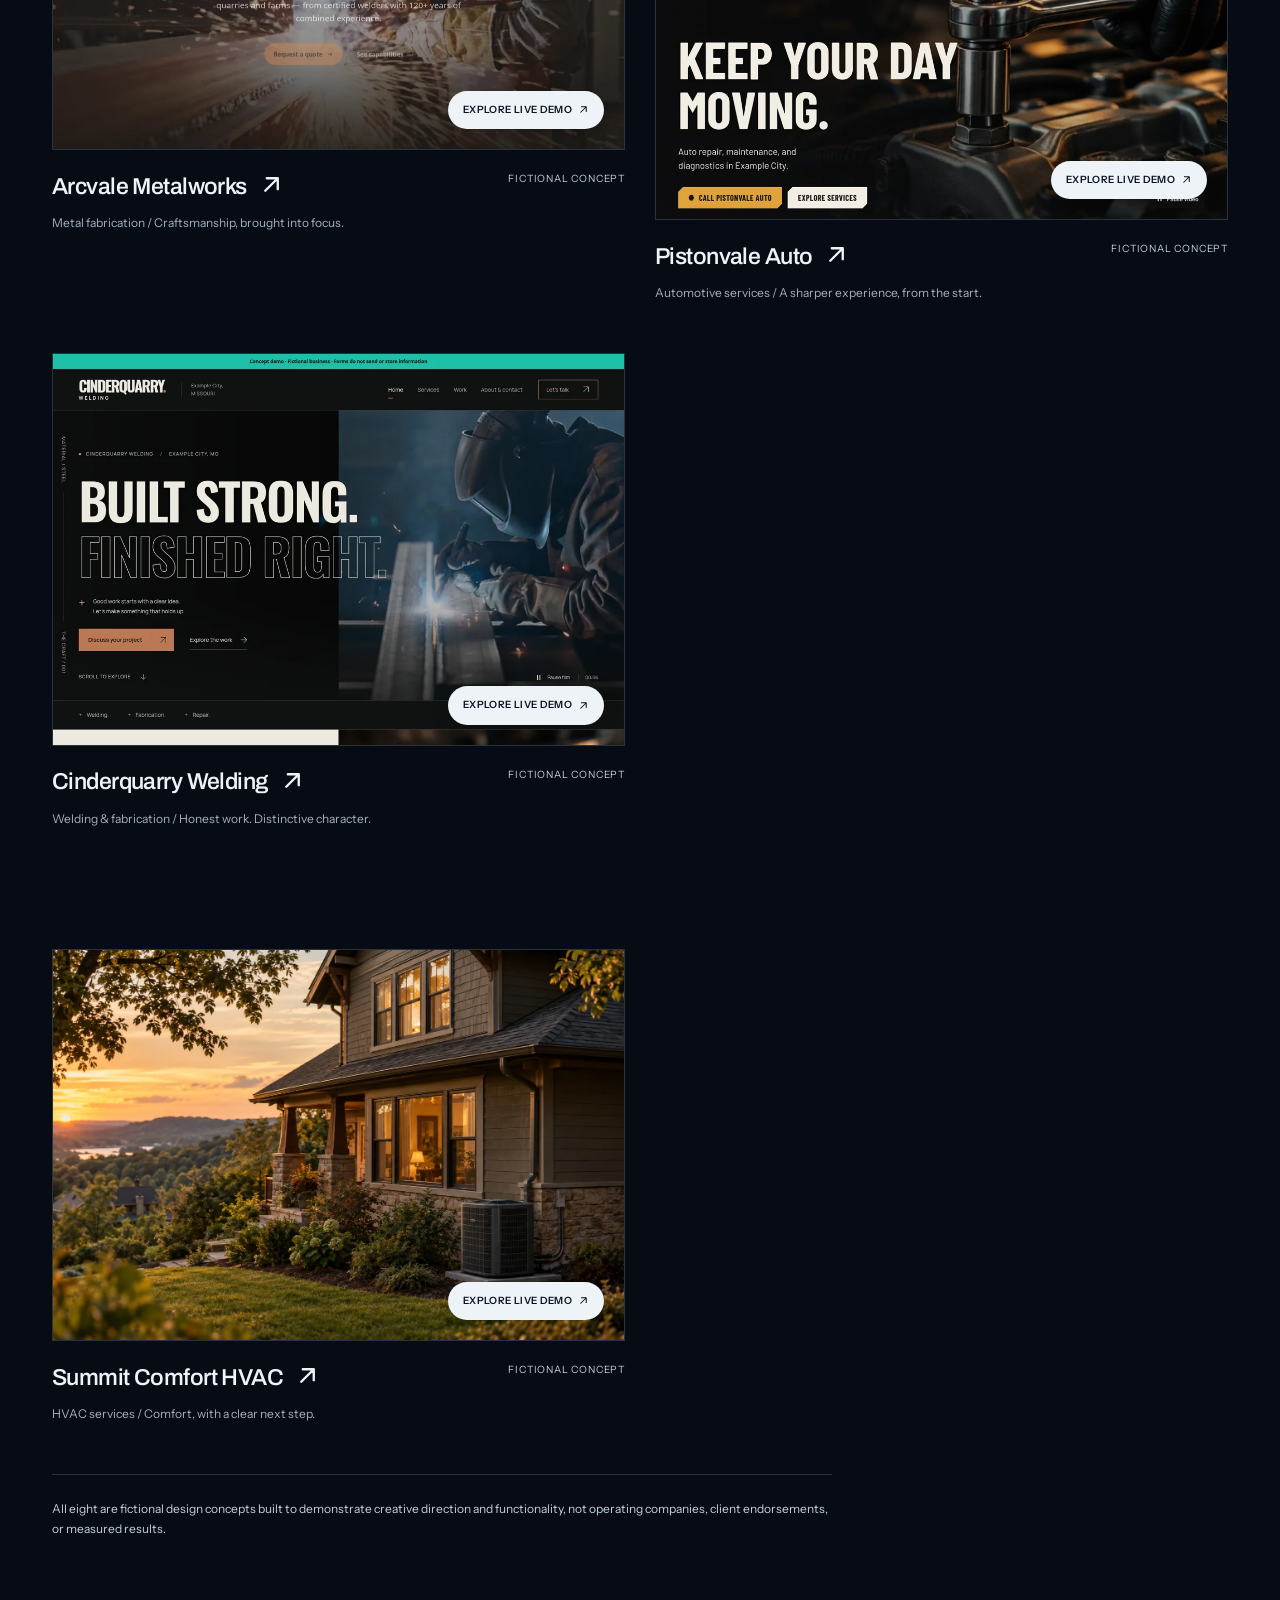
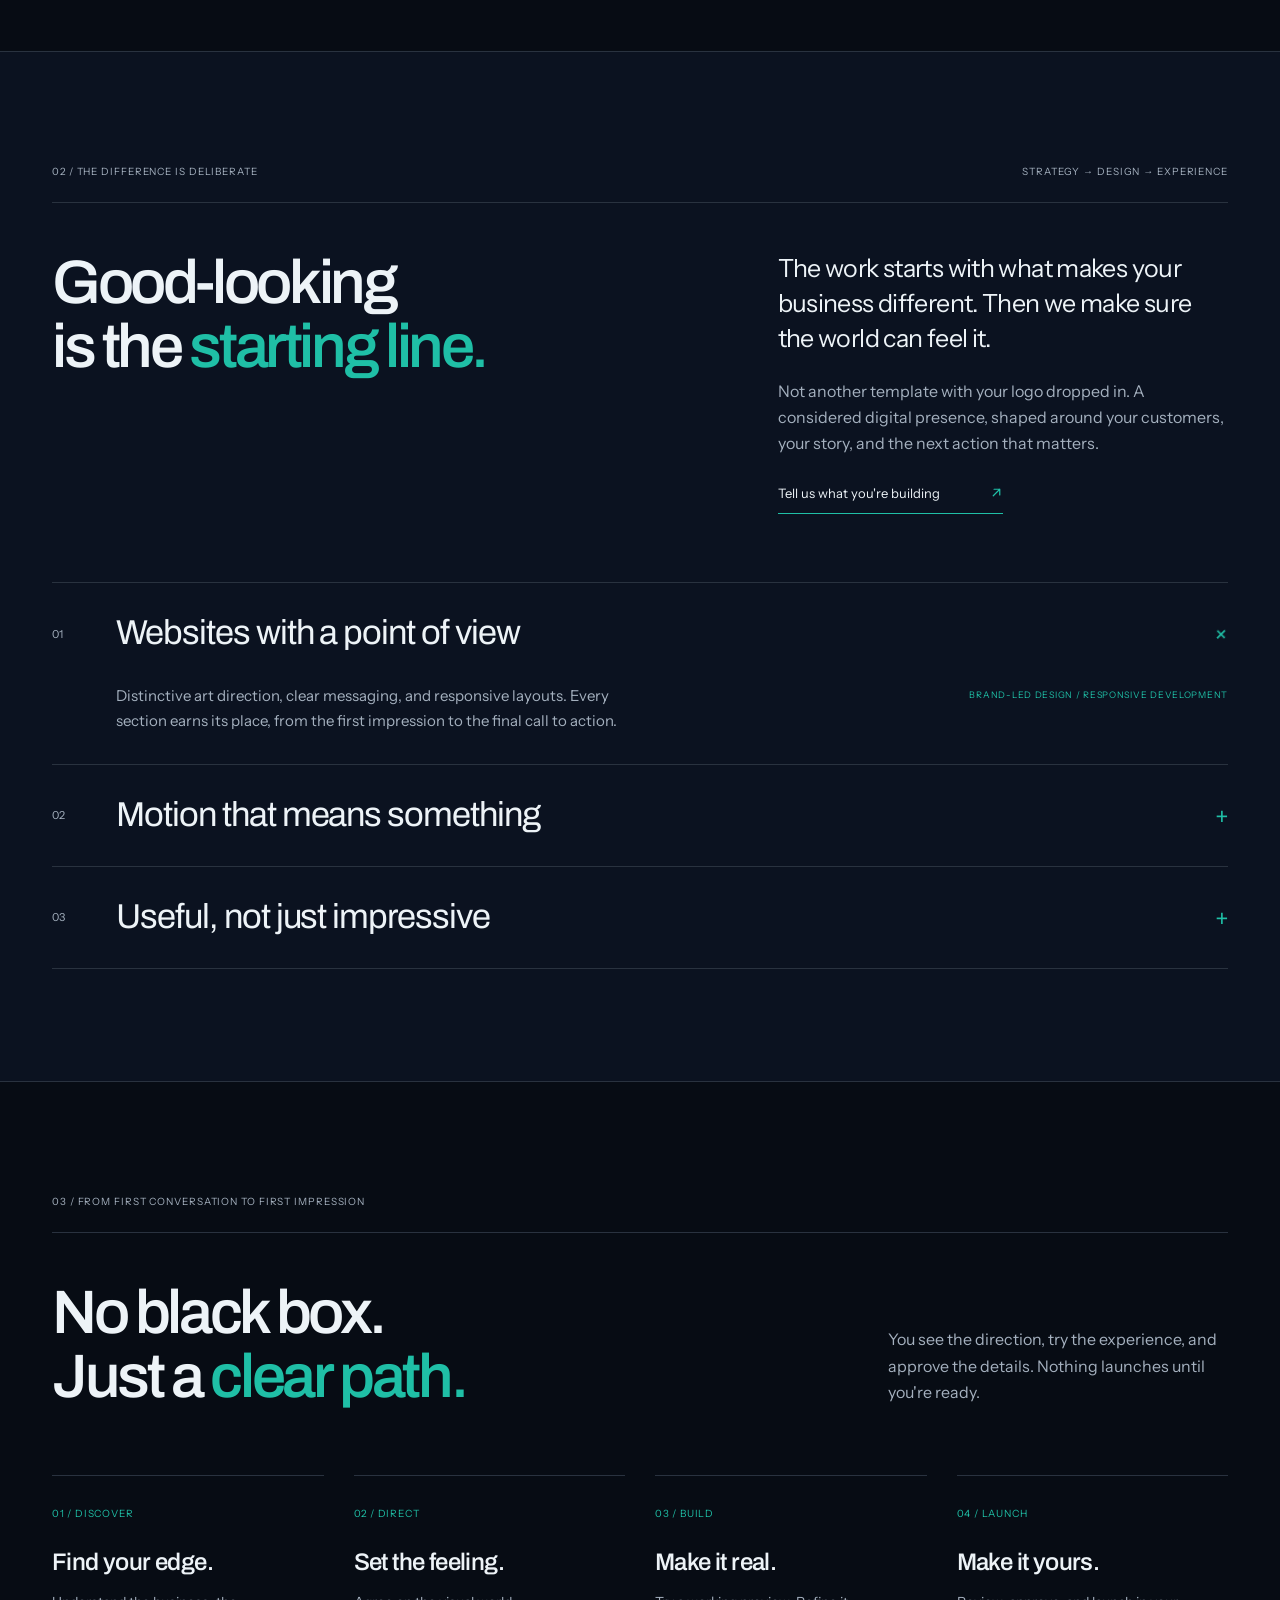
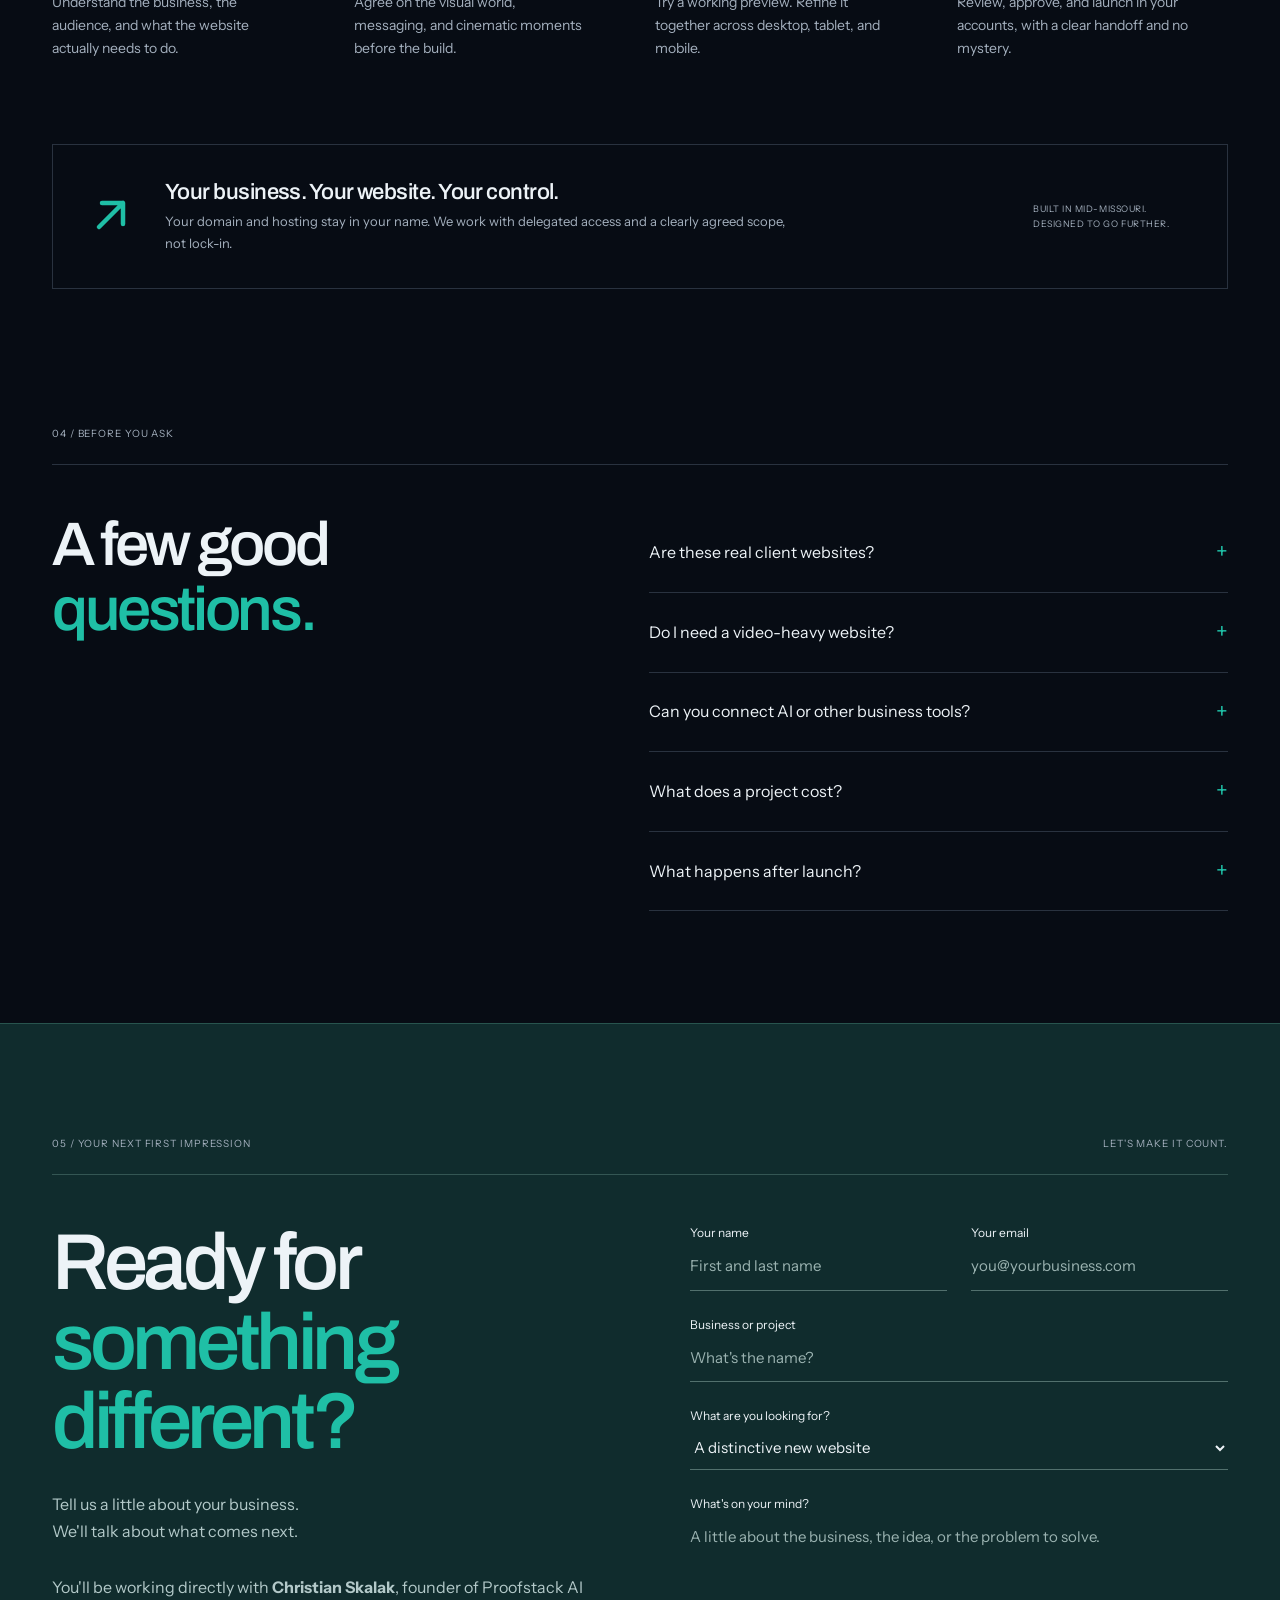
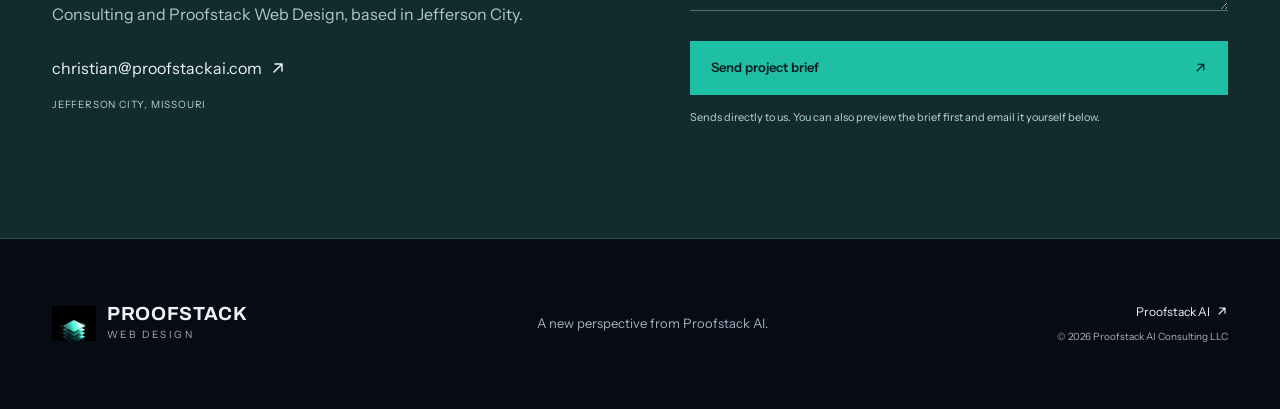
==== commit 3f9e3cf3: "Replace hero with autoplaying trades reel and mark Summit fictional" ====
--- a/index.html
+++ b/index.html
@@ -23,23 +23,23 @@
   <section class="hero shell" aria-labelledby="hero-heading">
     <div class="eyebrow"><span><i></i> INDEPENDENT THINKING. UNMISTAKABLE WEBSITES.</span><span>JEFFERSON CITY, MO / BUILT FOR EVERYWHERE</span></div>
     <div class="hero-intro"><h1 id="hero-heading">Your business.<br><span>Impossible to ignore.</span></h1><div><p>We turn first impressions into<br>something worth remembering.</p><p class="hero-offer">Custom, cinematic websites for trades, industrial, and service businesses that want to look as good as the work they do.</p><div class="hero-ctas"><a class="button-primary" href="#work">View our work</a><a class="button-ghost" href="#start">Discuss your project</a></div></div></div>
-    <div class="film-label"><span>PROOF OF POSSIBILITY</span><span>AN ORIGINAL CINEMATIC STUDY / <span id="film-duration">00:40</span></span></div>
+    <div class="film-label"><span>BUILT FOR THE WORK</span><span>CINEMATOGRAPHY + WORKING WEBSITES / <span id="film-duration">00:40</span></span></div>
     <div class="film-stage">
-      <video id="showreel" playsinline muted preload="none" poster="assets/film-poster.jpg" aria-label="Cinematic showcase: a midnight race, an underwater escape, a shark encounter, and a peaceful tropical lagoon."><source id="film-source" src="assets/lagoon-loop.mp4" type="video/mp4"></video>
+      <video id="showreel" autoplay loop playsinline muted preload="auto" poster="assets/trades-poster.jpg" aria-label="Built for the Work: cinematic welding, machining, electrical, and HVAC scenes paired with authentic desktop and mobile recordings of fictional website concepts."><source id="film-source" data-src="assets/built-for-the-work.mp4" type="video/mp4"></video>
     </div>
     <div class="film-controls">
-      <button id="film-play" class="play-button"><span class="play-icon" aria-hidden="true"><svg width="1em" height="1em" viewBox="0 0 16 16" fill="currentColor" aria-hidden="true"><path d="M4 2.5v11l10-5.5-10-5.5z"/></svg></span><span id="play-label">Play the full film</span></button>
+      <button id="film-play" class="play-button"><span class="play-icon" aria-hidden="true"><svg width="1em" height="1em" viewBox="0 0 16 16" fill="currentColor" aria-hidden="true"><path d="M4 12L12 4M12 4H5M12 4V11"/></svg></span><span id="play-label">Loading film…</span></button>
       <div class="timeline"><label class="sr-only" for="film-seek">Film progress</label><input type="range" id="film-seek" min="0" max="40" step=".1" value="0" disabled><span id="film-time">00:00 / 00:40</span></div>
-      <button id="film-preview">Pause preview</button><button id="film-sound" aria-pressed="false">Sound off</button><button id="film-idle" hidden>Back to calm</button>
+      <button id="film-sound" aria-pressed="false">Sound off</button>
     </div>
-    <div class="film-caption"><p>A little adrenaline. A different perspective. A very unexpected landing.<br>This is what happens when a website stops playing it safe.</p><div><span>AI-GENERATED SHOWCASE FILM</span><small>Includes a sudden shark encounter. Play when you're ready.</small><small id="film-status" role="status">Silent ambient preview. Full film on request.</small></div></div>
+    <div class="film-caption"><p>The craft behind the business. The website built to match.<br>Four trades. Four working concepts. See both sides of the story.</p><div><span>ILLUSTRATIVE AI FOOTAGE / AUTHENTIC WEBSITE CAPTURES</span><small>All businesses shown are fictional design concepts.</small><small id="film-status" role="status">Full showcase autoplays muted and loops. Sound is optional.</small></div></div>
   </section>
   <section id="work" class="work shell section-space">
     <div class="section-kicker"><span>01 / SELECTED EXPLORATIONS</span><span>REAL WEBSITES. NOT JUST MOCKUPS.</span></div>
     <div class="section-heading"><h2>Looks that stop you.<br>Experiences that <em>work.</em></h2><p>Go beyond the screenshot. Explore the menus, try the interactions, and see how every experience adapts to your screen.</p></div>
     <div class="work-toolbar"><div class="filters" role="group" aria-label="Filter portfolio"><button class="active" data-filter="all" aria-pressed="true">All work <sup>08</sup></button><button data-filter="industrial" aria-pressed="false">Industrial</button><button data-filter="trades" aria-pressed="false">Trades</button><button data-filter="automotive" aria-pressed="false">Automotive</button></div><span id="work-count" role="status">8 interactive concepts</span></div>
     <div class="work-grid" id="work-grid"></div>
-    <p class="portfolio-note">Seven of these are fictional design concepts built to demonstrate creative direction and functionality, not client endorsements or measured results. One, Summit Comfort HVAC, is a real client project, labeled as such on its card.</p>
+    <p class="portfolio-note">All eight are fictional design concepts built to demonstrate creative direction and functionality, not operating companies, client endorsements, or measured results.</p>
   </section>
   <section id="approach" class="approach section-space">
     <div class="shell"><div class="section-kicker"><span>02 / THE DIFFERENCE IS DELIBERATE</span><span>STRATEGY → DESIGN → EXPERIENCE</span></div>
@@ -60,7 +60,7 @@
   <section class="faq shell section-space">
     <div class="section-kicker"><span>04 / BEFORE YOU ASK</span></div>
     <div class="faq-layout"><h2>A few good<br><em>questions.</em></h2><div>
-      <details><summary>Are these real client websites?<b aria-hidden="true">+</b></summary><p>Mostly not, by design. Seven are working concept builds with fictional business identities and contact details, made to demonstrate range, not to claim results. One, Summit Comfort HVAC, is real client work, clearly labeled "Client project" on its card.</p></details>
+      <details><summary>Are these real client websites?<b aria-hidden="true">+</b></summary><p>No. All eight, including Summit Comfort HVAC, are working concept builds with fictional business identities and contact details. They demonstrate design and functionality, not client relationships or measured results.</p></details>
       <details><summary>Do I need a video-heavy website?<b aria-hidden="true">+</b></summary><p>No. This site is a creative showcase. Your website should use the right tools for your audience, whether that's a cinematic opening or a fast, focused service page. Readability, accessibility, and performance come first.</p></details>
       <details><summary>Can you connect AI or other business tools?<b aria-hidden="true">+</b></summary><p>Yes, that can be part of a separately scoped Proofstack project. We first agree on what connects, what data it can access, and which actions need human approval.</p></details>
       <details><summary>What does a project cost?<b aria-hidden="true">+</b></summary><p>A straightforward launch site (home, services, portfolio, contact) starts at $500 and takes 1–2 weeks. A fuller custom site with original photography, copywriting, and integrations typically runs $2,500–$6,000 over 3–5 weeks. A premium interactive build like the ones in our portfolio starts around $7,500 and runs 5–8 weeks. Every quote includes a build timeline and a set number of revision rounds, agreed before work starts.</p></details>
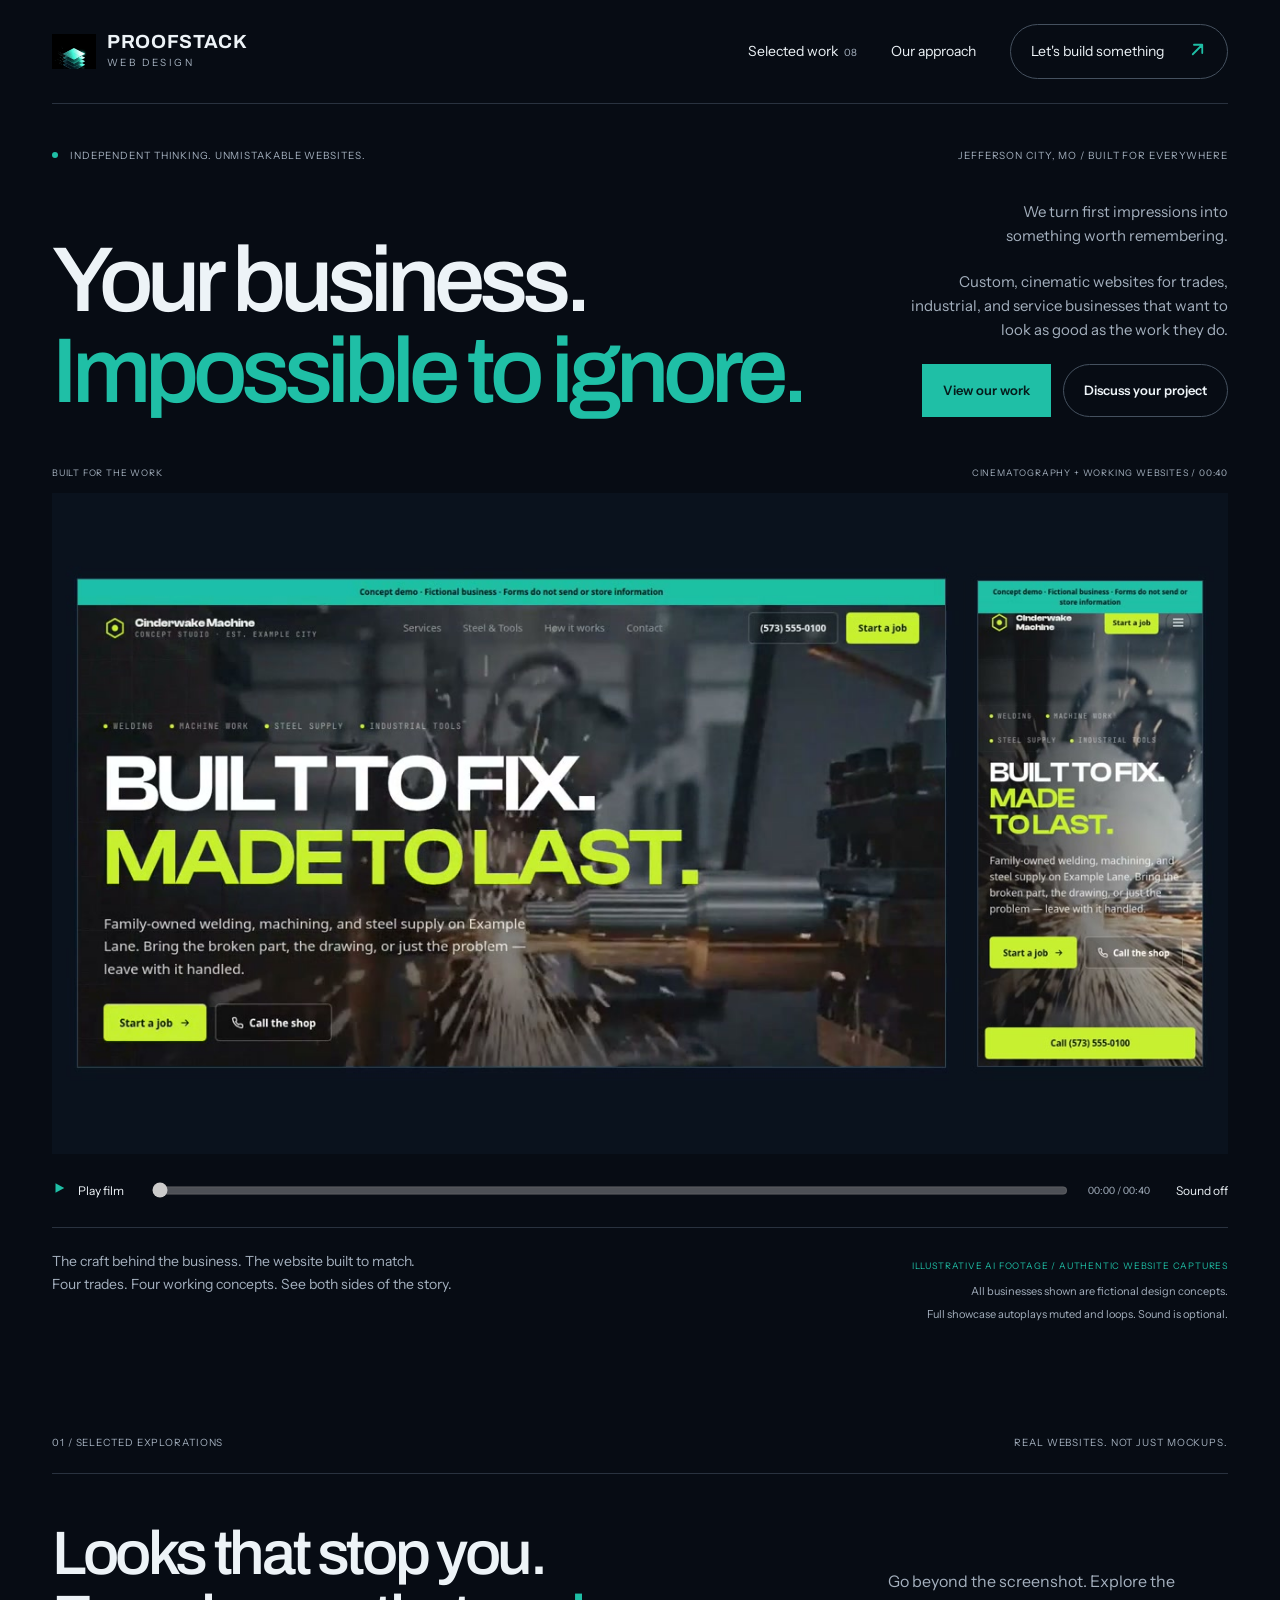
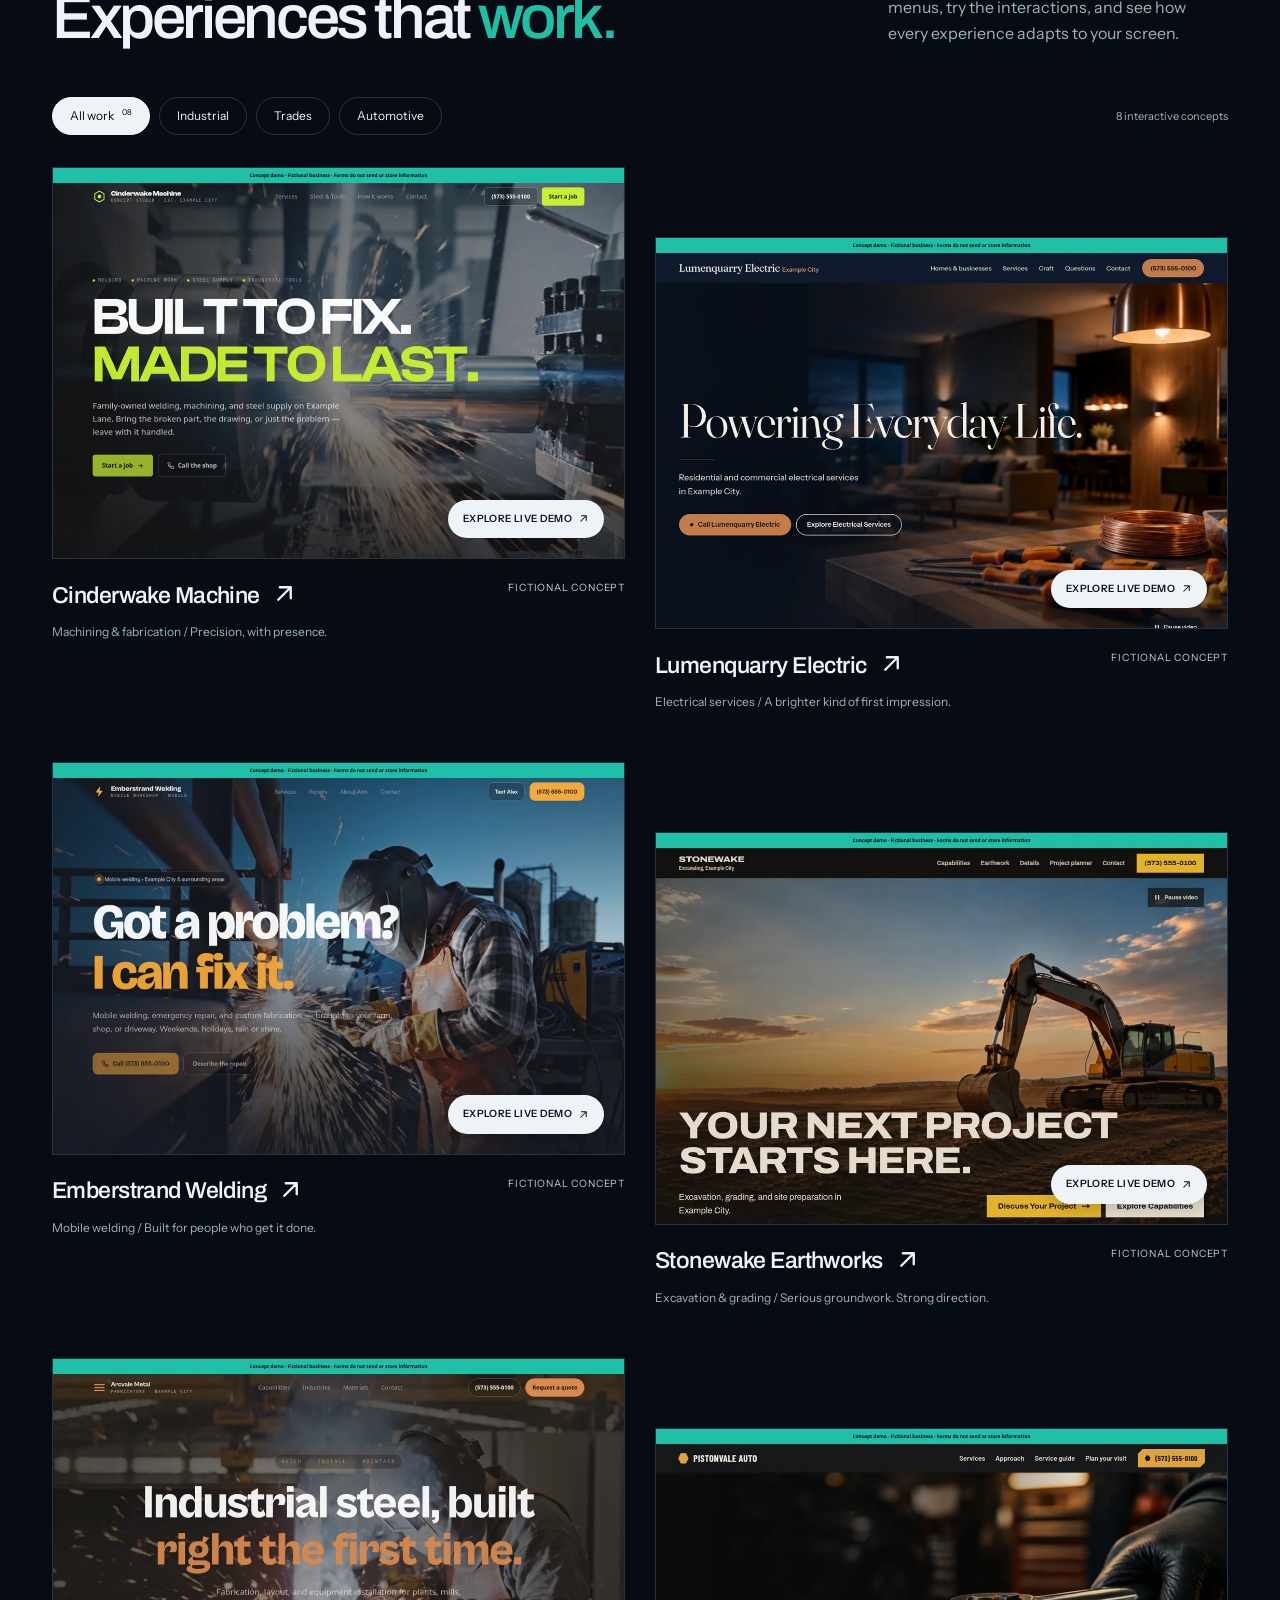
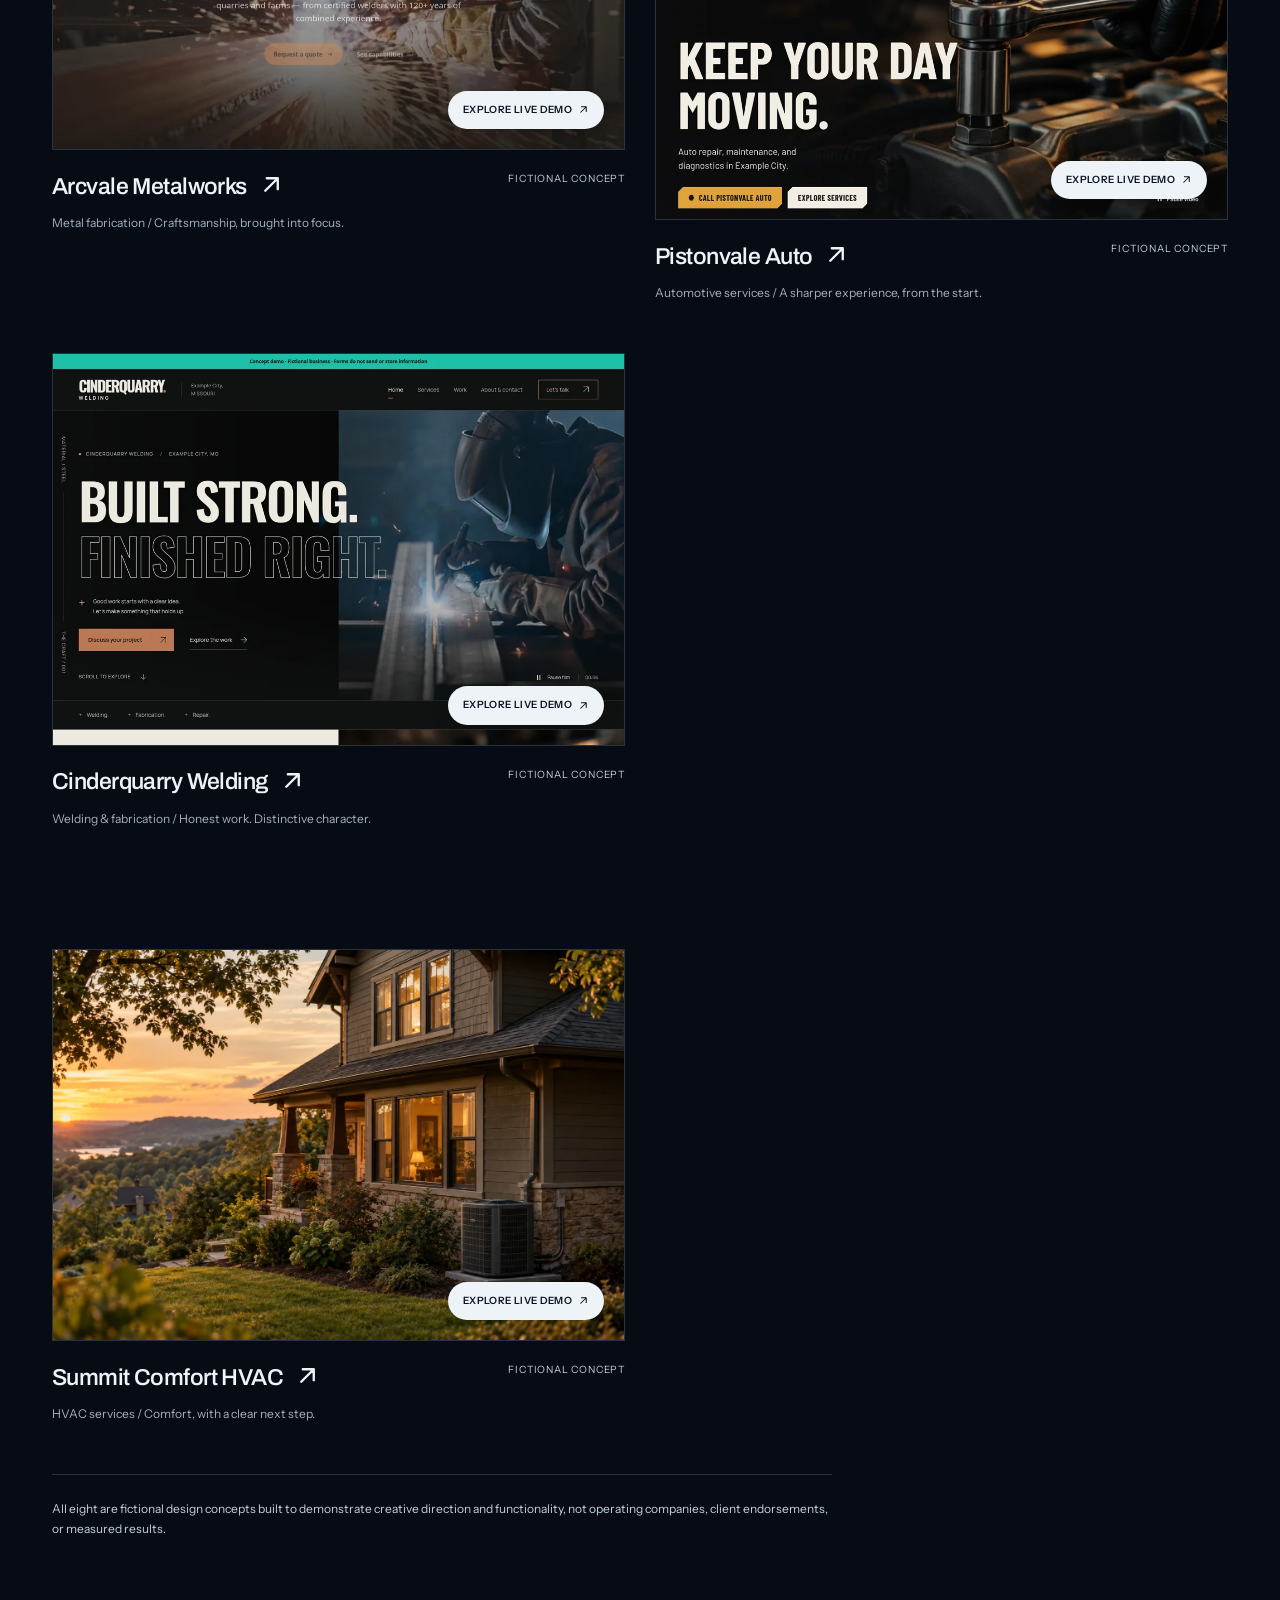
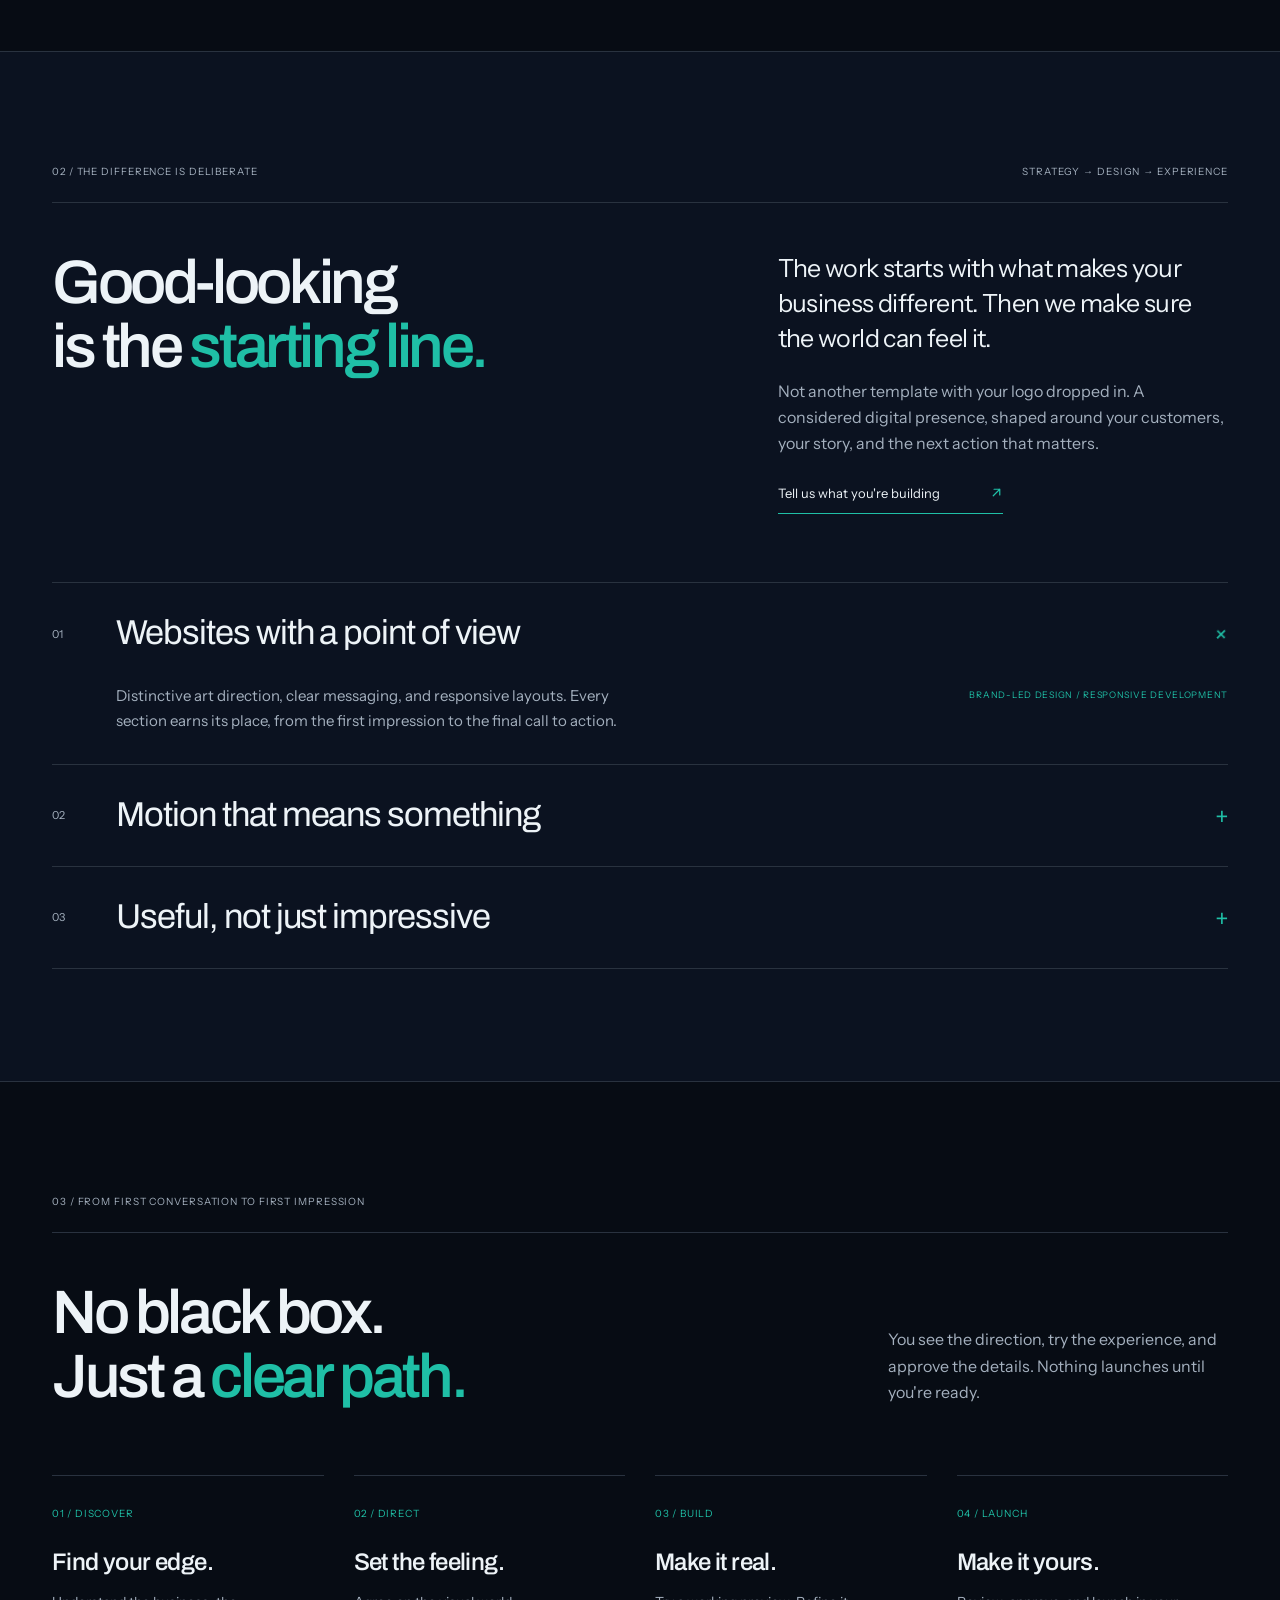
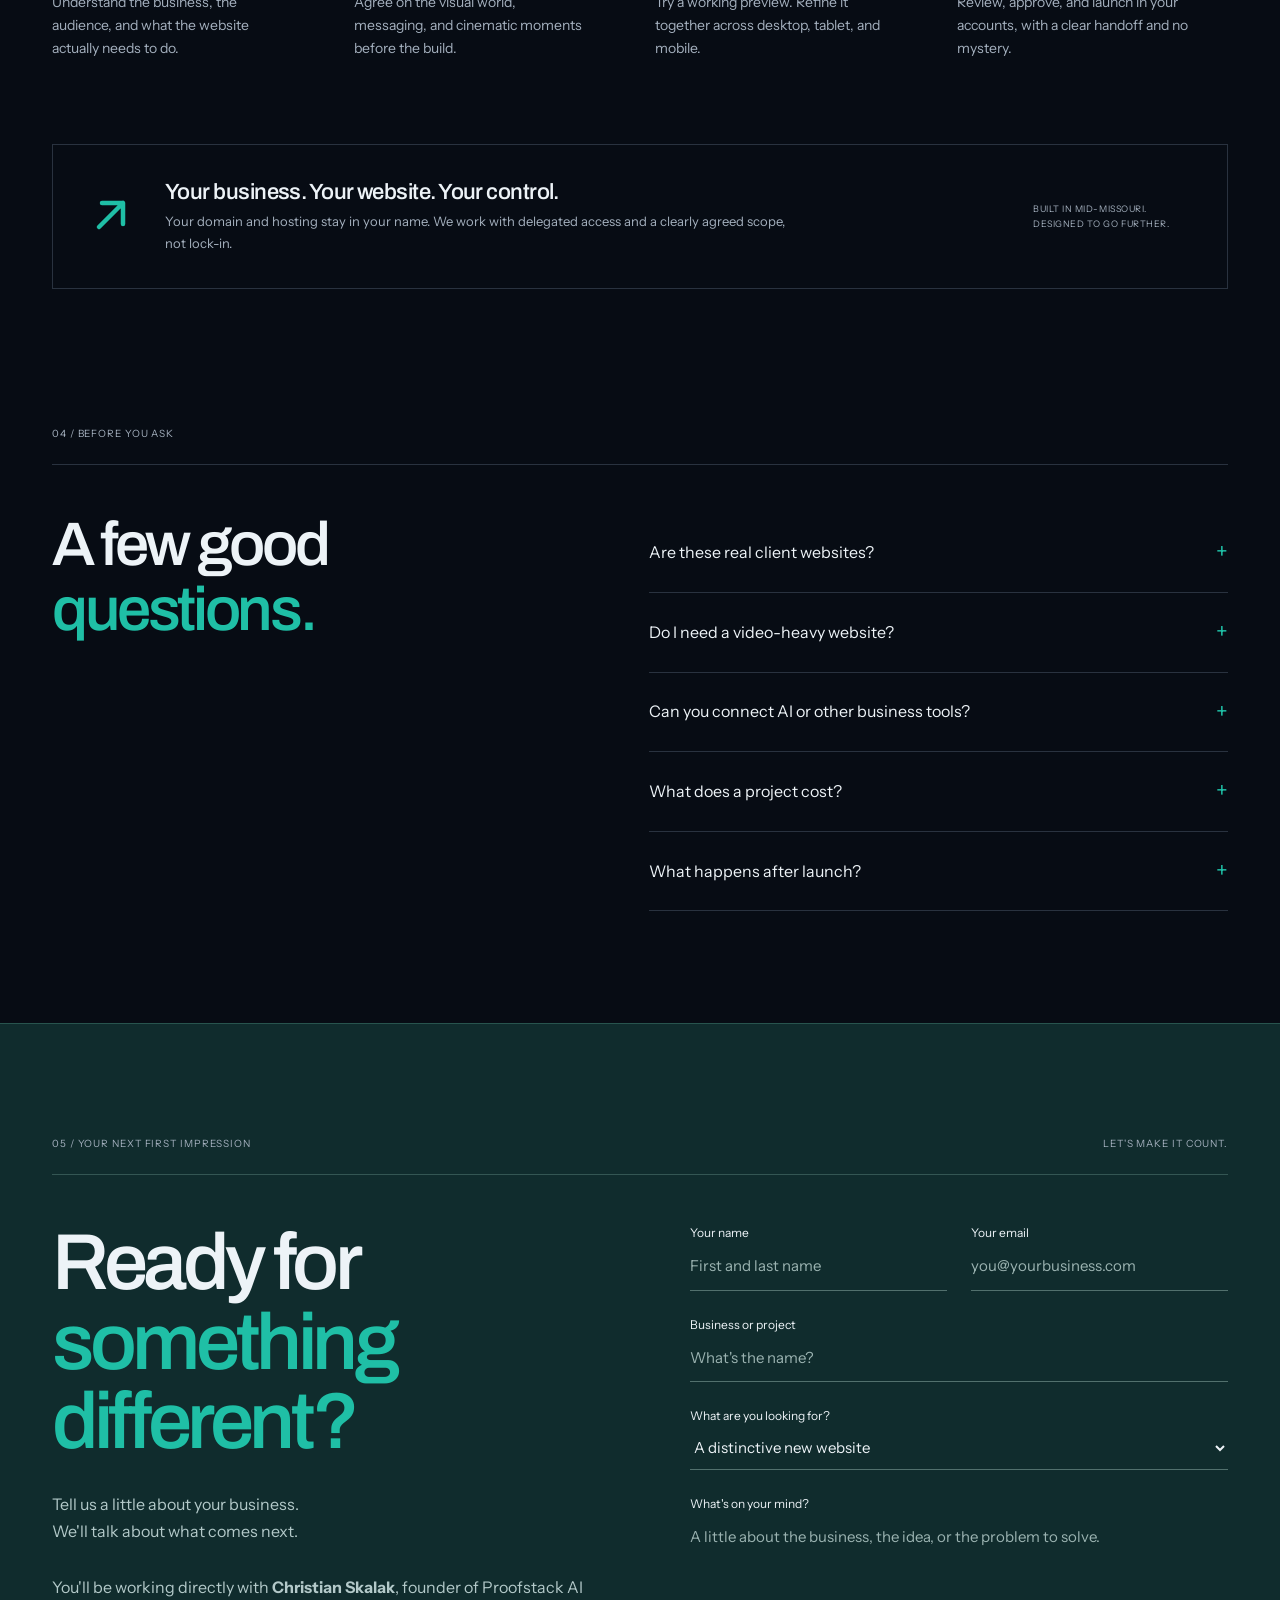
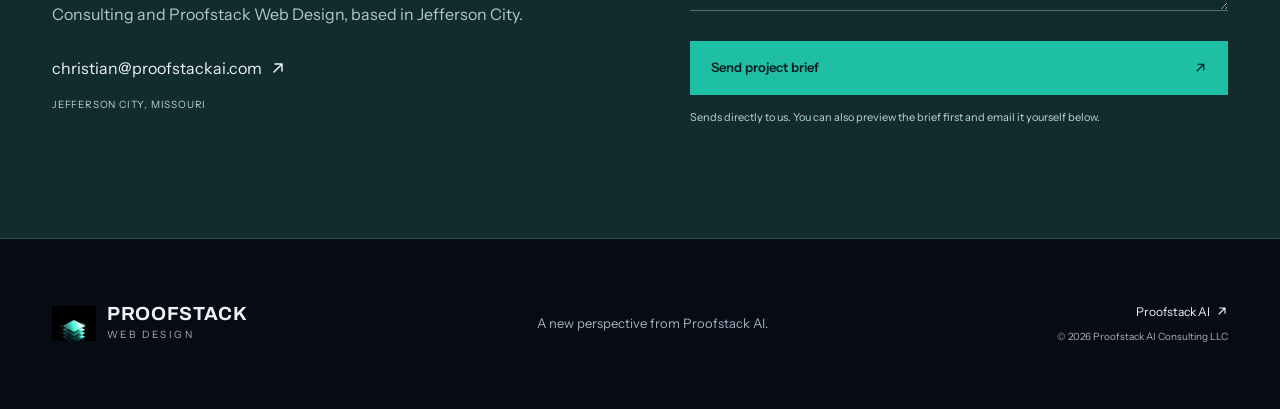
==== commit a3e3adb9: "Fix hero video startup delay: stream natively instead of blob-fetching whole file The <source> tag u" ====
--- a/index.html
+++ b/index.html
@@ -25,7 +25,7 @@
     <div class="hero-intro"><h1 id="hero-heading">Your business.<br><span>Impossible to ignore.</span></h1><div><p>We turn first impressions into<br>something worth remembering.</p><p class="hero-offer">Custom, cinematic websites for trades, industrial, and service businesses that want to look as good as the work they do.</p><div class="hero-ctas"><a class="button-primary" href="#work">View our work</a><a class="button-ghost" href="#start">Discuss your project</a></div></div></div>
     <div class="film-label"><span>BUILT FOR THE WORK</span><span>CINEMATOGRAPHY + WORKING WEBSITES / <span id="film-duration">00:40</span></span></div>
     <div class="film-stage">
-      <video id="showreel" autoplay loop playsinline muted preload="auto" poster="assets/trades-poster.jpg" aria-label="Built for the Work: cinematic welding, machining, electrical, and HVAC scenes paired with authentic desktop and mobile recordings of fictional website concepts."><source id="film-source" data-src="assets/built-for-the-work.mp4" type="video/mp4"></video>
+      <video id="showreel" autoplay loop playsinline muted preload="auto" poster="assets/trades-poster.jpg" aria-label="Built for the Work: cinematic welding, machining, electrical, and HVAC scenes paired with authentic desktop and mobile recordings of fictional website concepts."><source id="film-source" src="assets/built-for-the-work.mp4" type="video/mp4"></video>
     </div>
     <div class="film-controls">
       <button id="film-play" class="play-button"><span class="play-icon" aria-hidden="true"><svg width="1em" height="1em" viewBox="0 0 16 16" fill="currentColor" aria-hidden="true"><path d="M4 12L12 4M12 4H5M12 4V11"/></svg></span><span id="play-label">Loading film…</span></button>
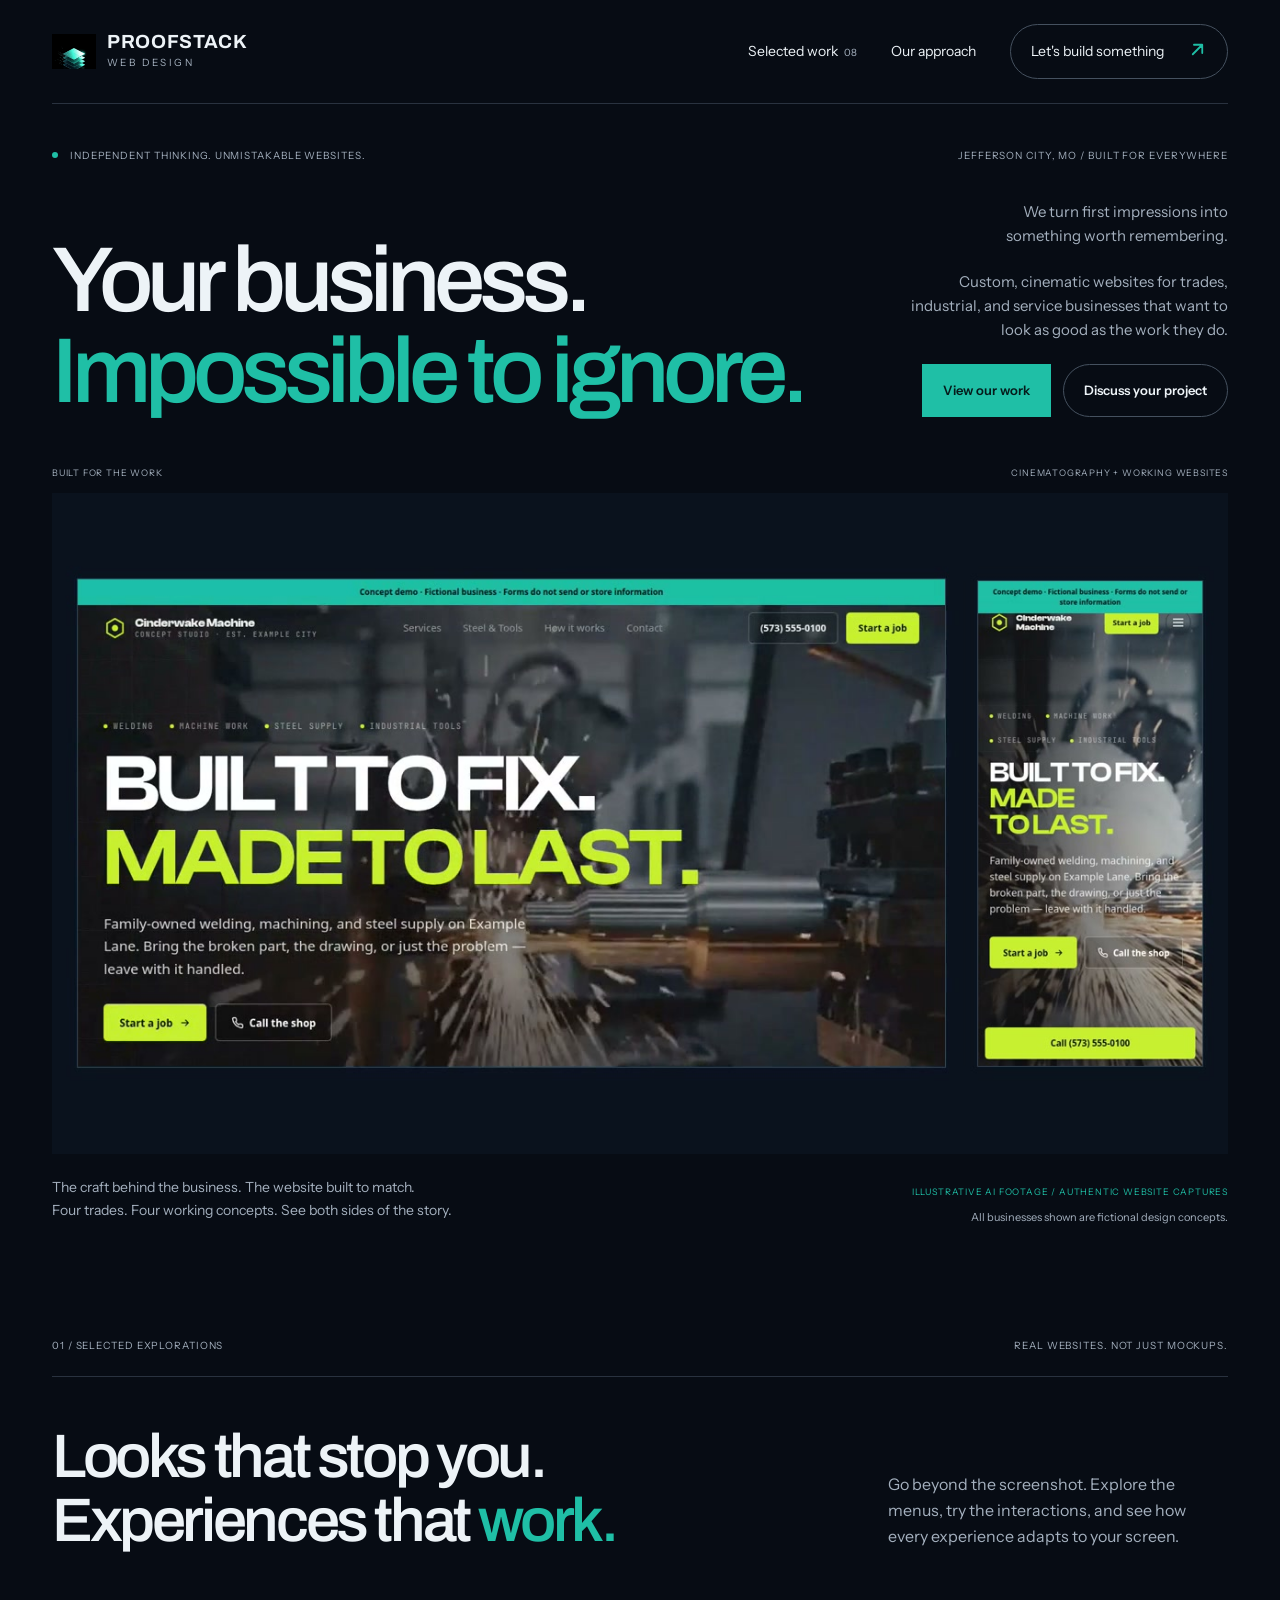
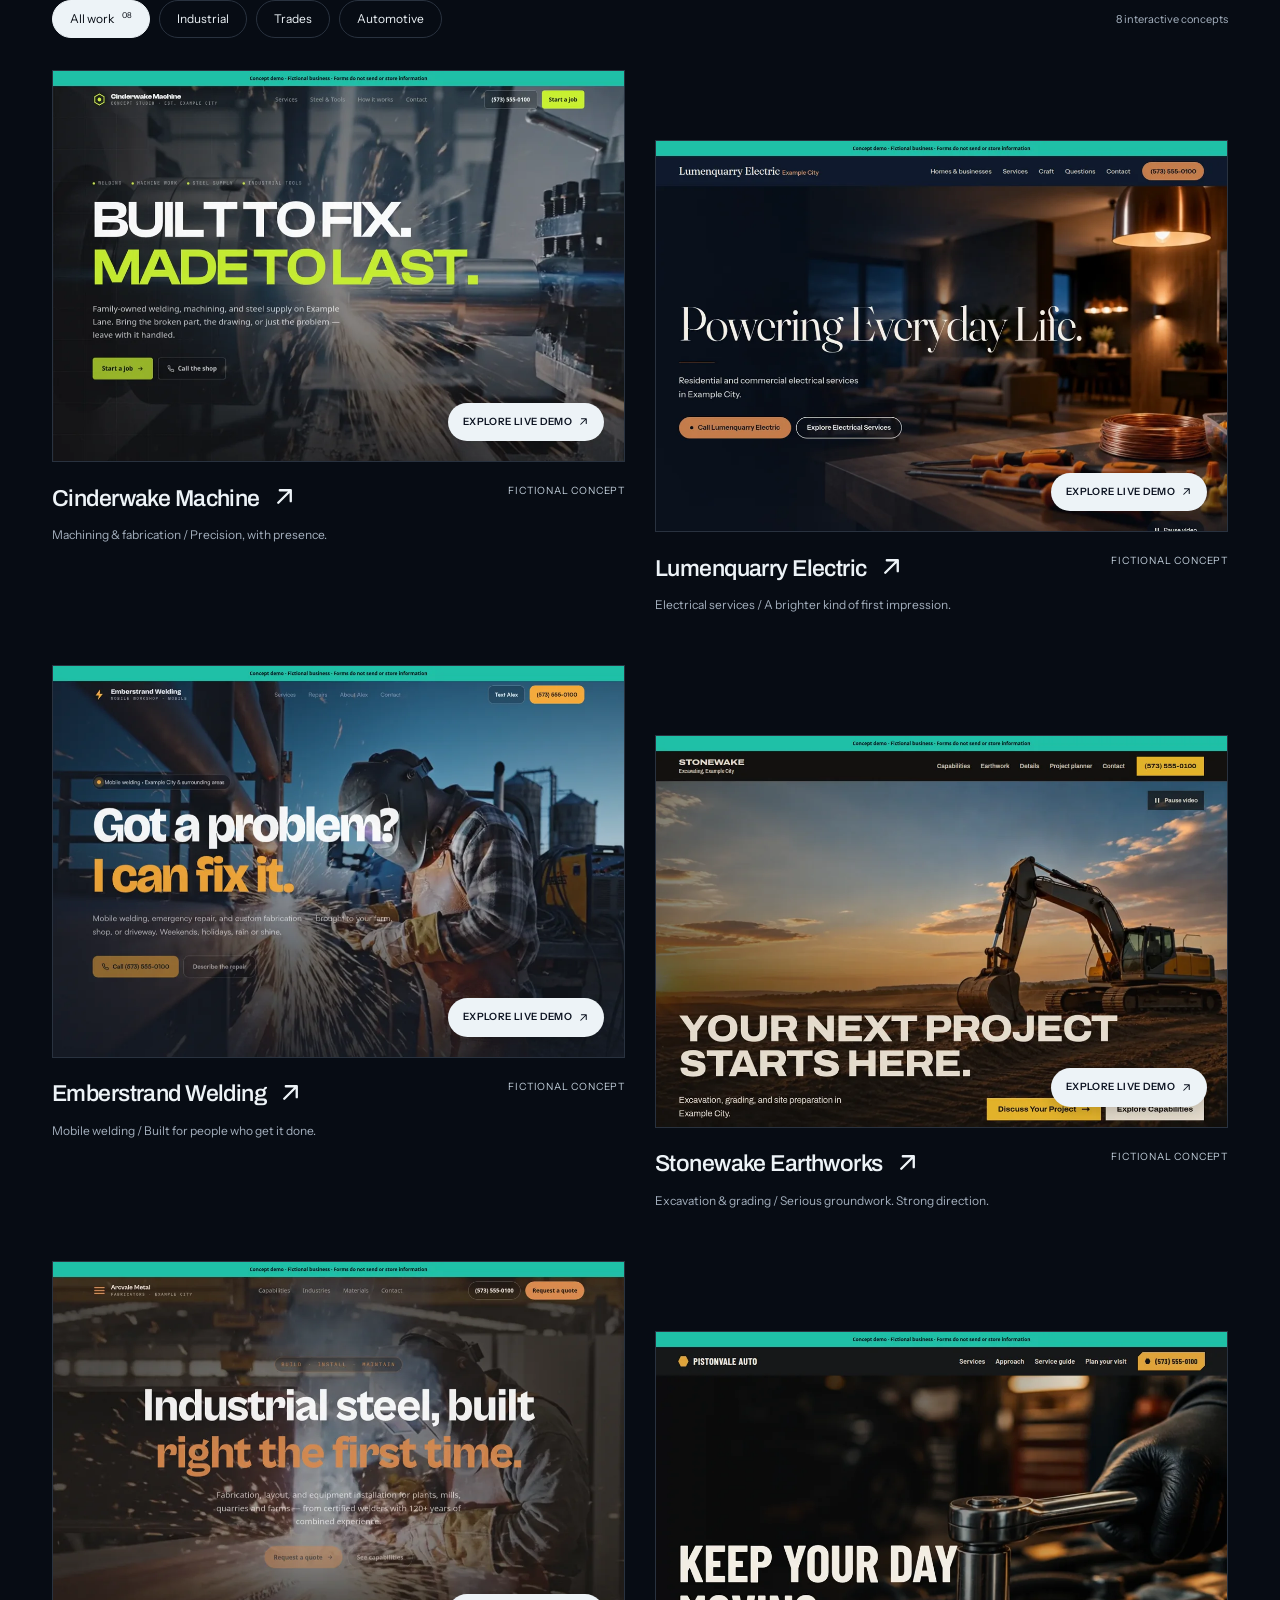
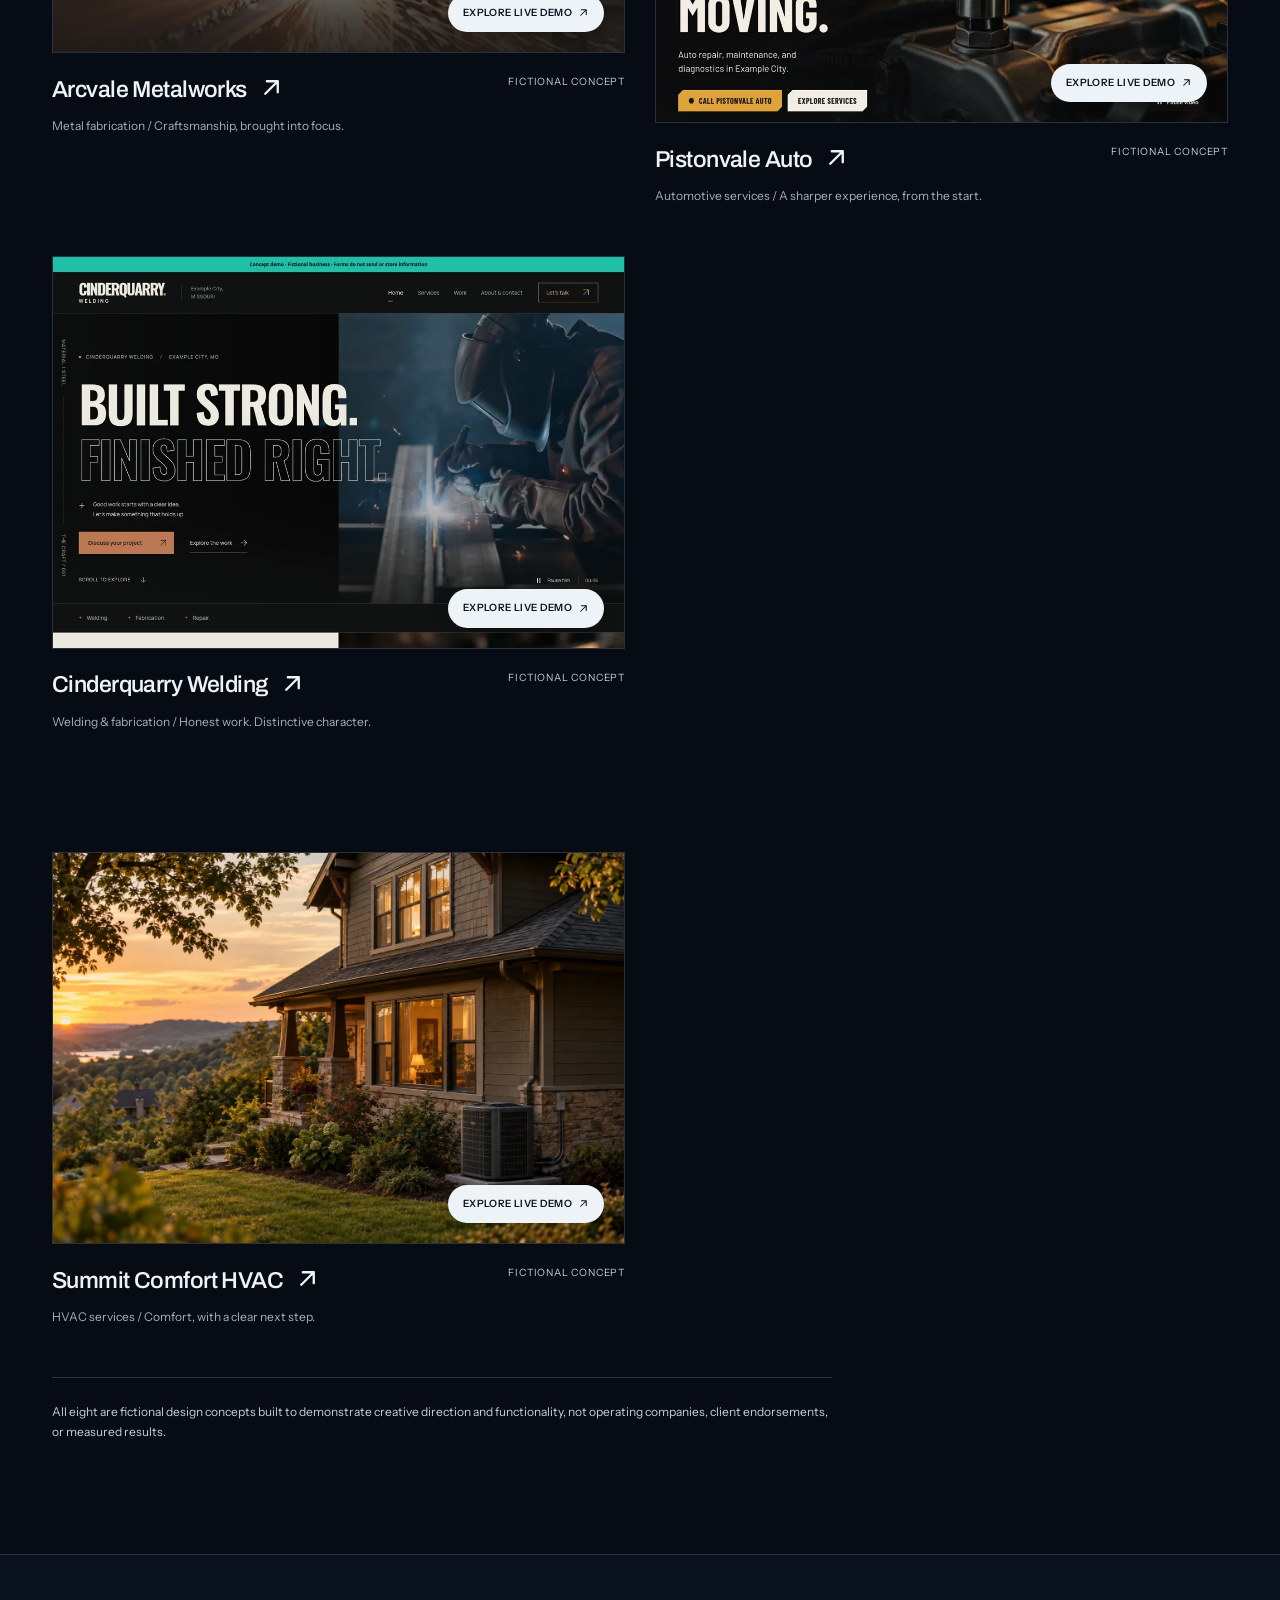
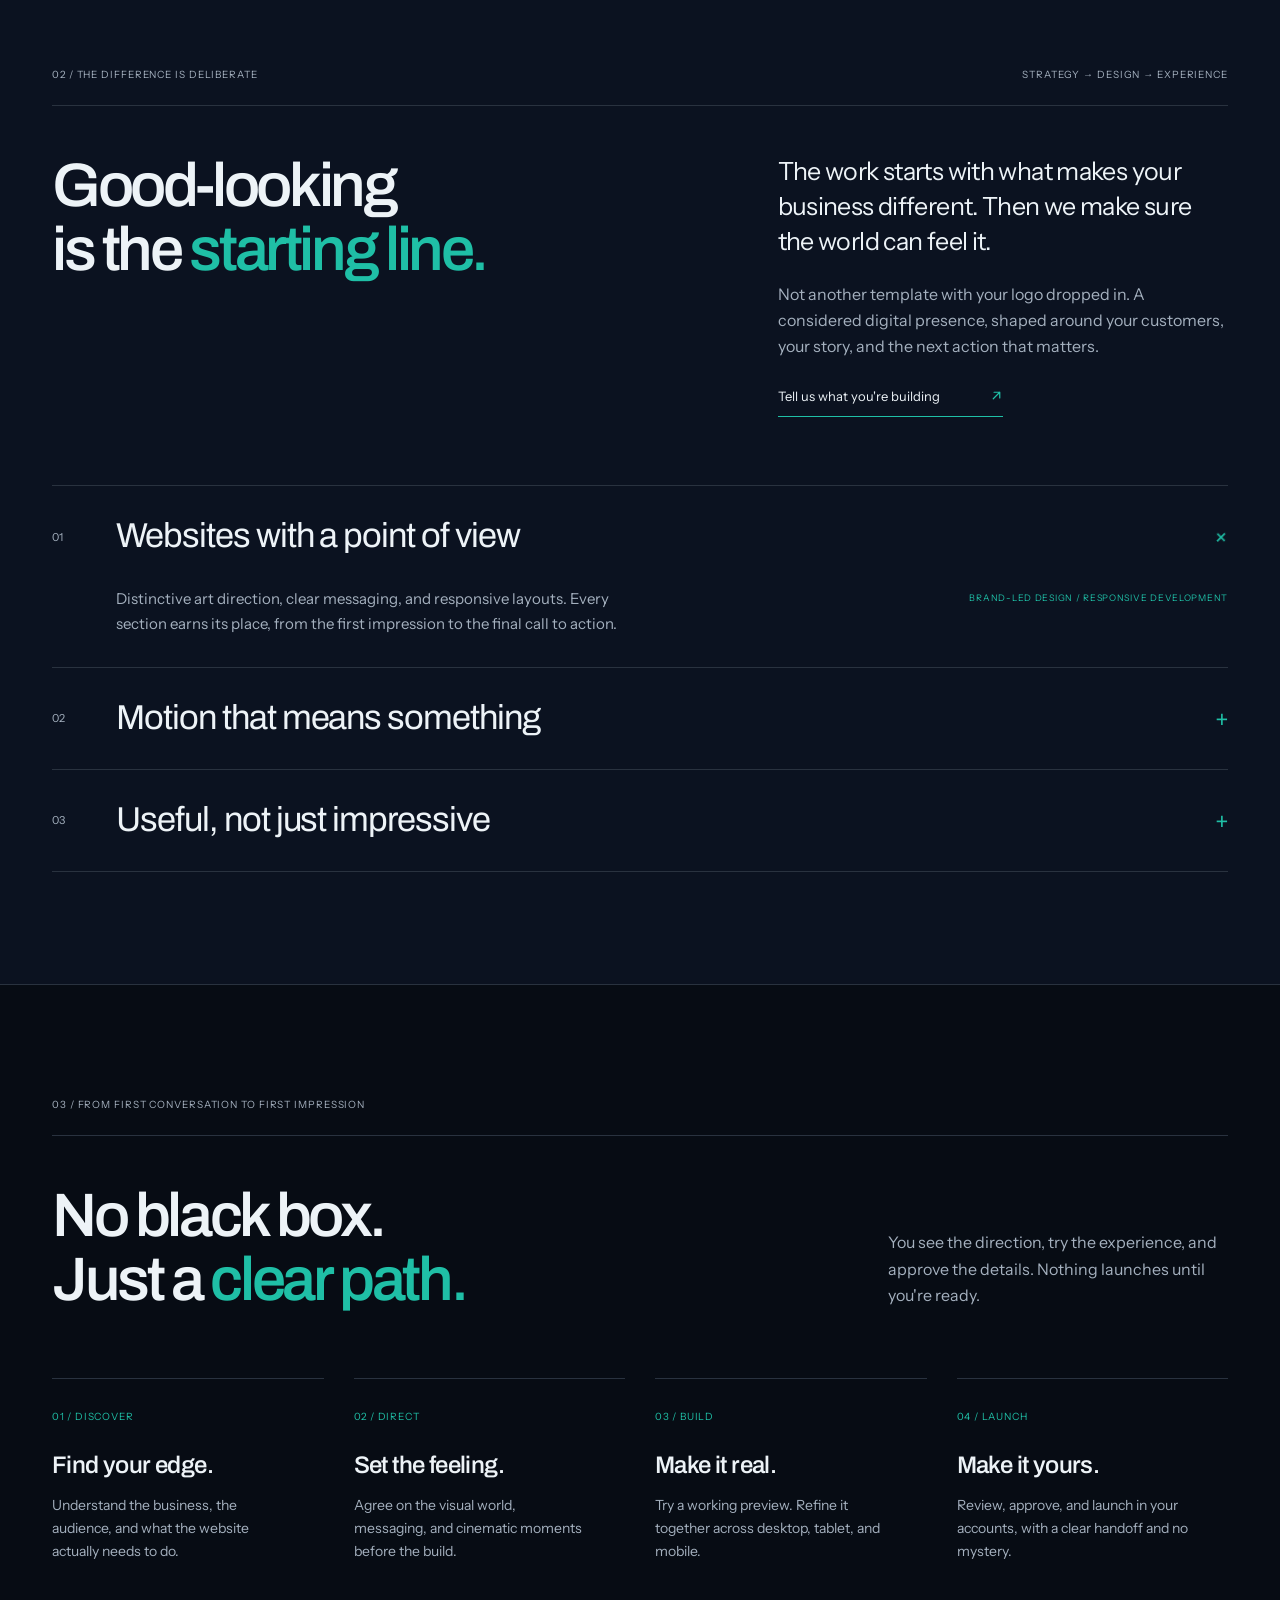
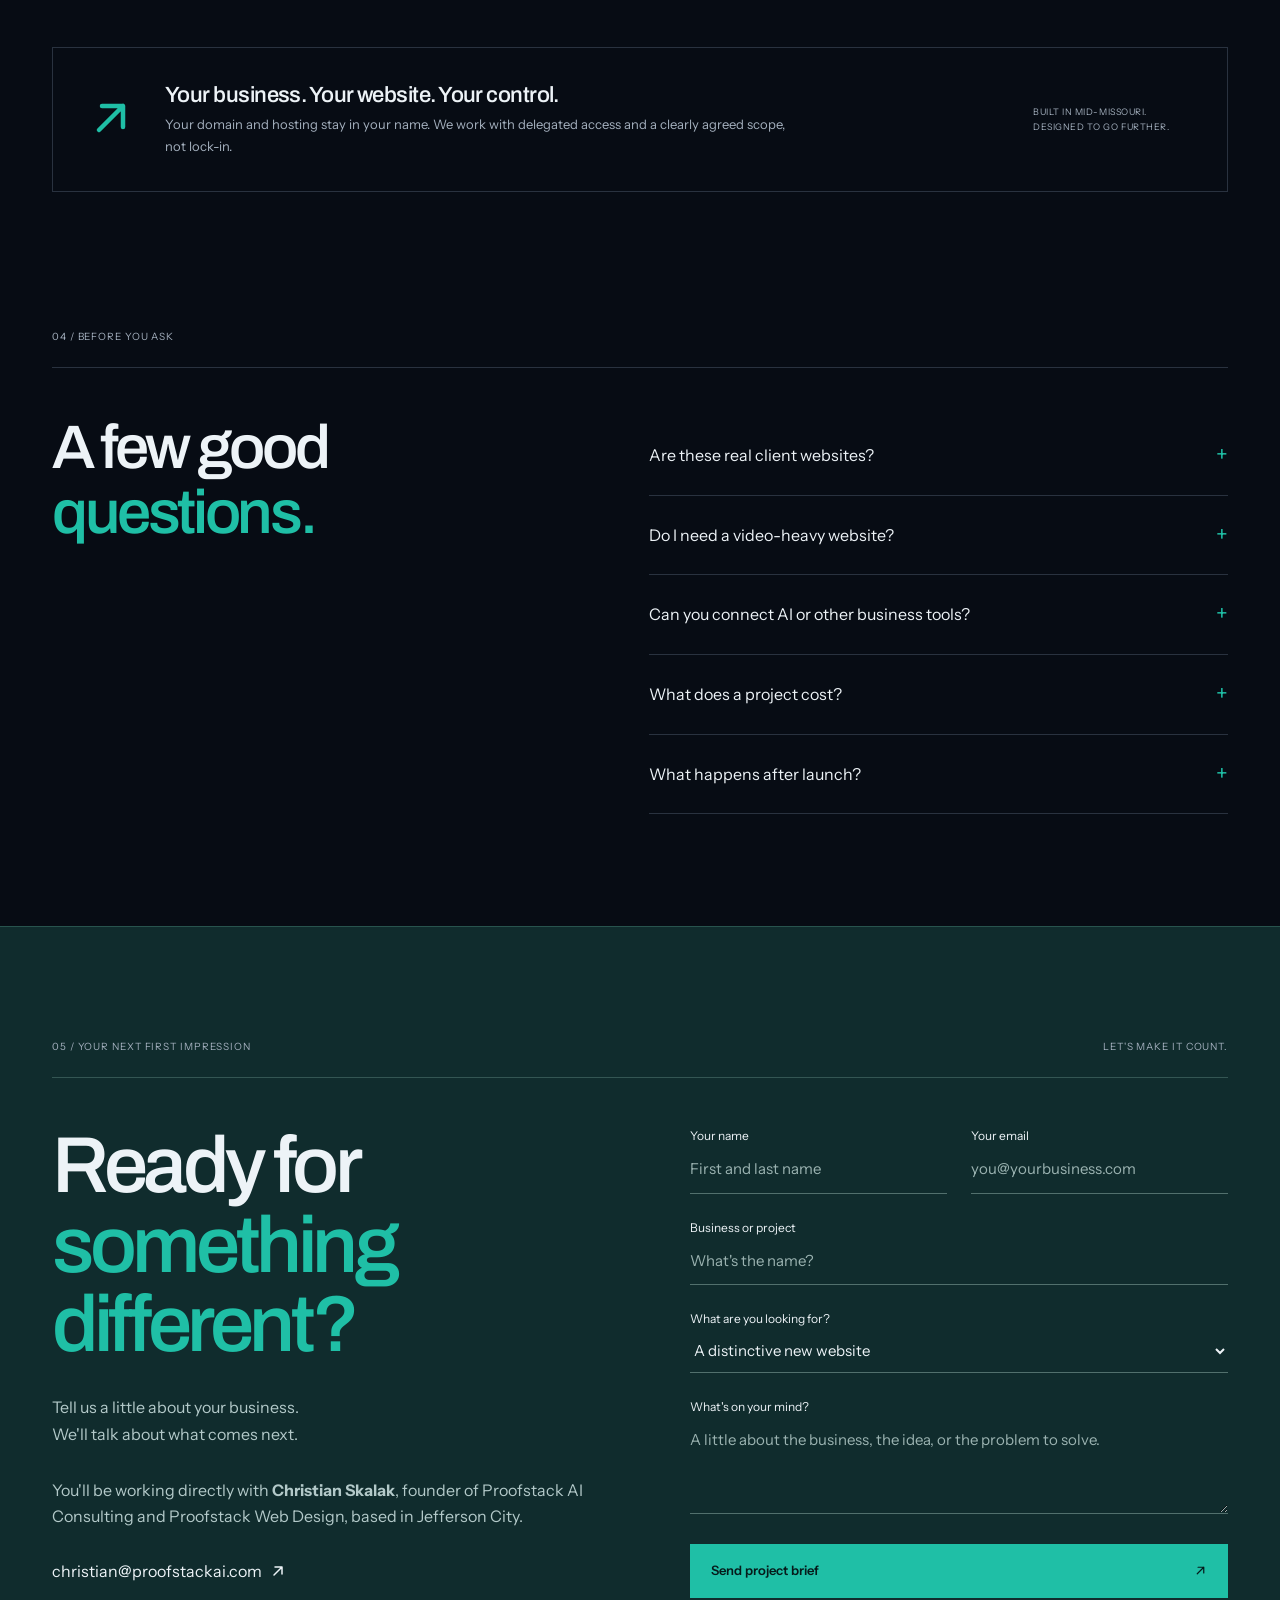
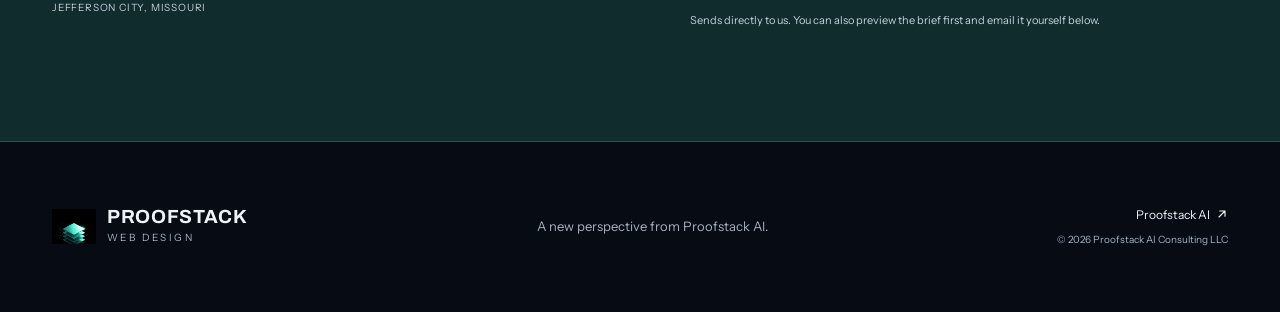
==== commit a8da5f17: "Make hero video pure ambient background, remove player controls Dropped the play/pause button, progr" ====
--- a/index.html
+++ b/index.html
@@ -23,16 +23,11 @@
   <section class="hero shell" aria-labelledby="hero-heading">
     <div class="eyebrow"><span><i></i> INDEPENDENT THINKING. UNMISTAKABLE WEBSITES.</span><span>JEFFERSON CITY, MO / BUILT FOR EVERYWHERE</span></div>
     <div class="hero-intro"><h1 id="hero-heading">Your business.<br><span>Impossible to ignore.</span></h1><div><p>We turn first impressions into<br>something worth remembering.</p><p class="hero-offer">Custom, cinematic websites for trades, industrial, and service businesses that want to look as good as the work they do.</p><div class="hero-ctas"><a class="button-primary" href="#work">View our work</a><a class="button-ghost" href="#start">Discuss your project</a></div></div></div>
-    <div class="film-label"><span>BUILT FOR THE WORK</span><span>CINEMATOGRAPHY + WORKING WEBSITES / <span id="film-duration">00:40</span></span></div>
+    <div class="film-label"><span>BUILT FOR THE WORK</span><span>CINEMATOGRAPHY + WORKING WEBSITES</span></div>
     <div class="film-stage">
-      <video id="showreel" autoplay loop playsinline muted preload="auto" poster="assets/trades-poster.jpg" aria-label="Built for the Work: cinematic welding, machining, electrical, and HVAC scenes paired with authentic desktop and mobile recordings of fictional website concepts."><source id="film-source" src="assets/built-for-the-work.mp4" type="video/mp4"></video>
+      <video id="showreel" autoplay loop playsinline muted preload="auto" poster="assets/trades-poster.jpg" aria-hidden="true" tabindex="-1"><source id="film-source" src="assets/built-for-the-work.mp4" type="video/mp4"></video>
     </div>
-    <div class="film-controls">
-      <button id="film-play" class="play-button"><span class="play-icon" aria-hidden="true"><svg width="1em" height="1em" viewBox="0 0 16 16" fill="currentColor" aria-hidden="true"><path d="M4 12L12 4M12 4H5M12 4V11"/></svg></span><span id="play-label">Loading film…</span></button>
-      <div class="timeline"><label class="sr-only" for="film-seek">Film progress</label><input type="range" id="film-seek" min="0" max="40" step=".1" value="0" disabled><span id="film-time">00:00 / 00:40</span></div>
-      <button id="film-sound" aria-pressed="false">Sound off</button>
-    </div>
-    <div class="film-caption"><p>The craft behind the business. The website built to match.<br>Four trades. Four working concepts. See both sides of the story.</p><div><span>ILLUSTRATIVE AI FOOTAGE / AUTHENTIC WEBSITE CAPTURES</span><small>All businesses shown are fictional design concepts.</small><small id="film-status" role="status">Full showcase autoplays muted and loops. Sound is optional.</small></div></div>
+    <div class="film-caption"><p>The craft behind the business. The website built to match.<br>Four trades. Four working concepts. See both sides of the story.</p><div><span>ILLUSTRATIVE AI FOOTAGE / AUTHENTIC WEBSITE CAPTURES</span><small>All businesses shown are fictional design concepts.</small></div></div>
   </section>
   <section id="work" class="work shell section-space">
     <div class="section-kicker"><span>01 / SELECTED EXPLORATIONS</span><span>REAL WEBSITES. NOT JUST MOCKUPS.</span></div>
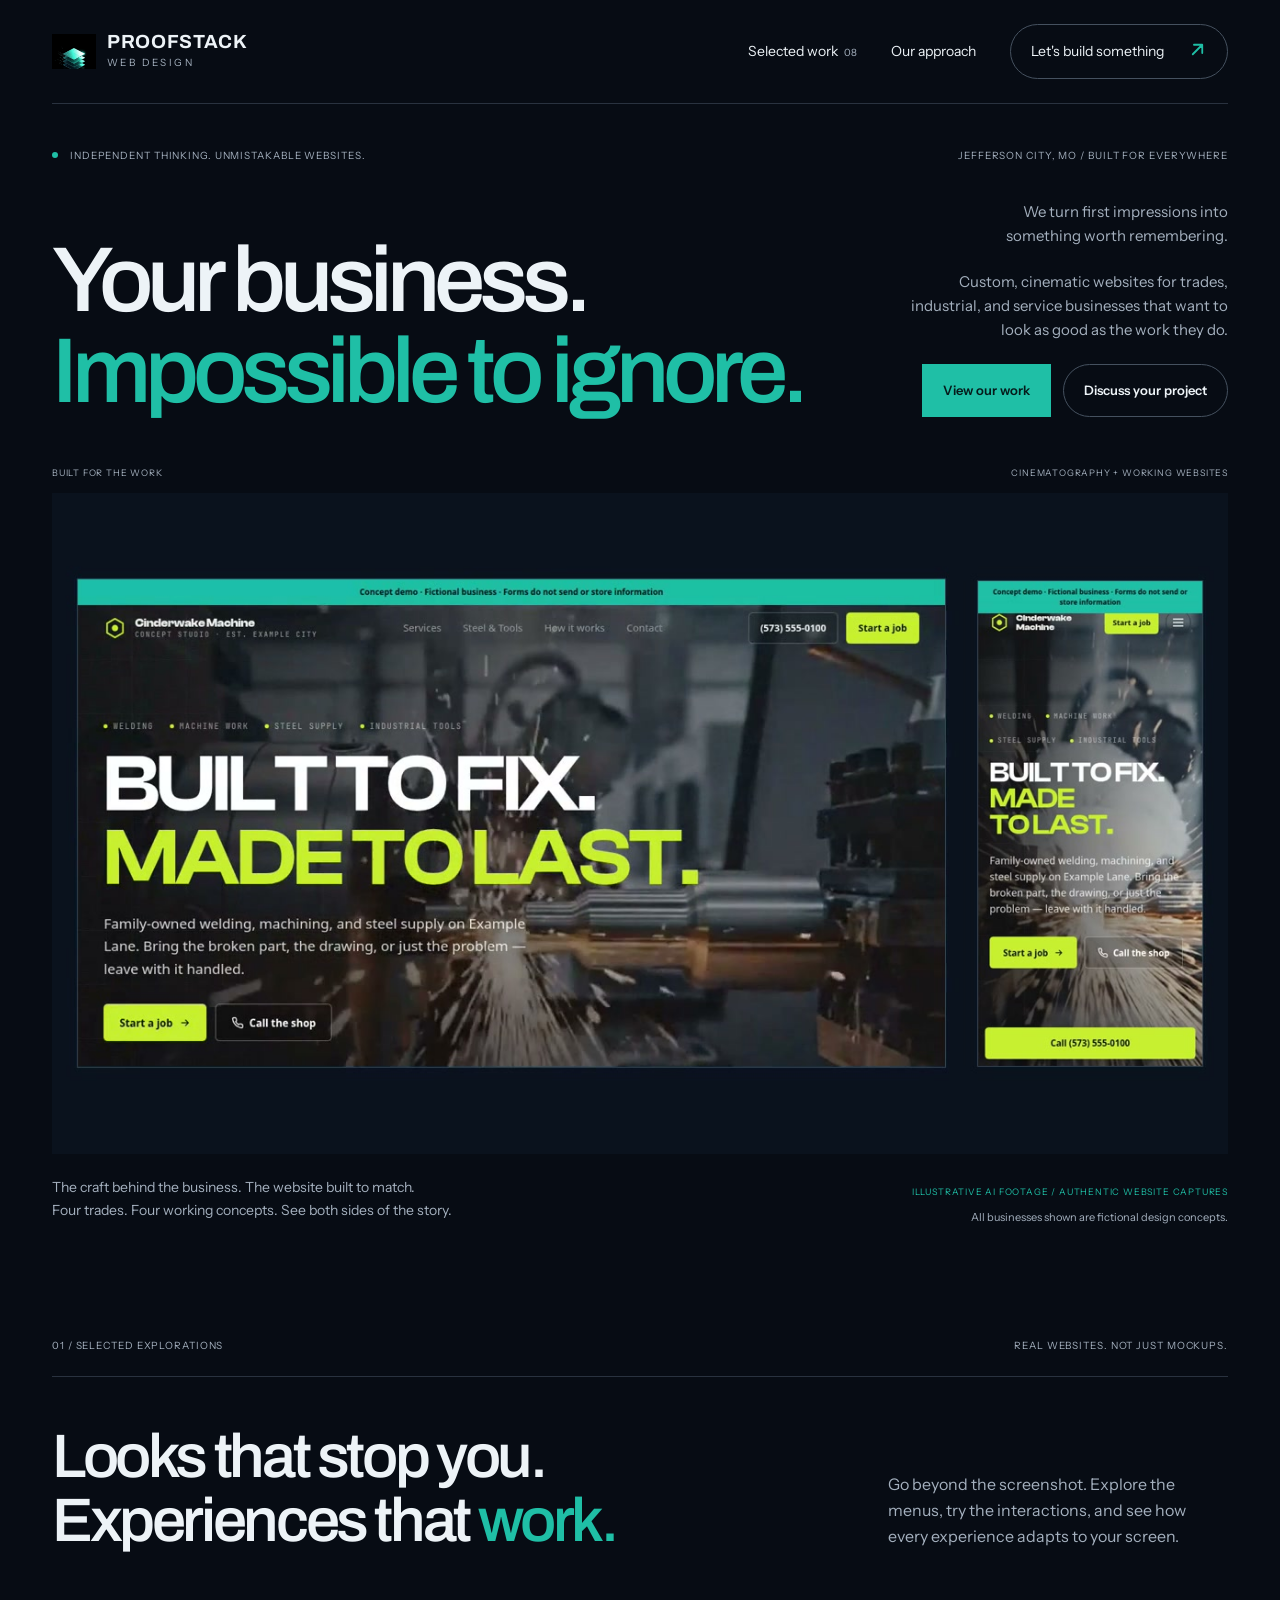
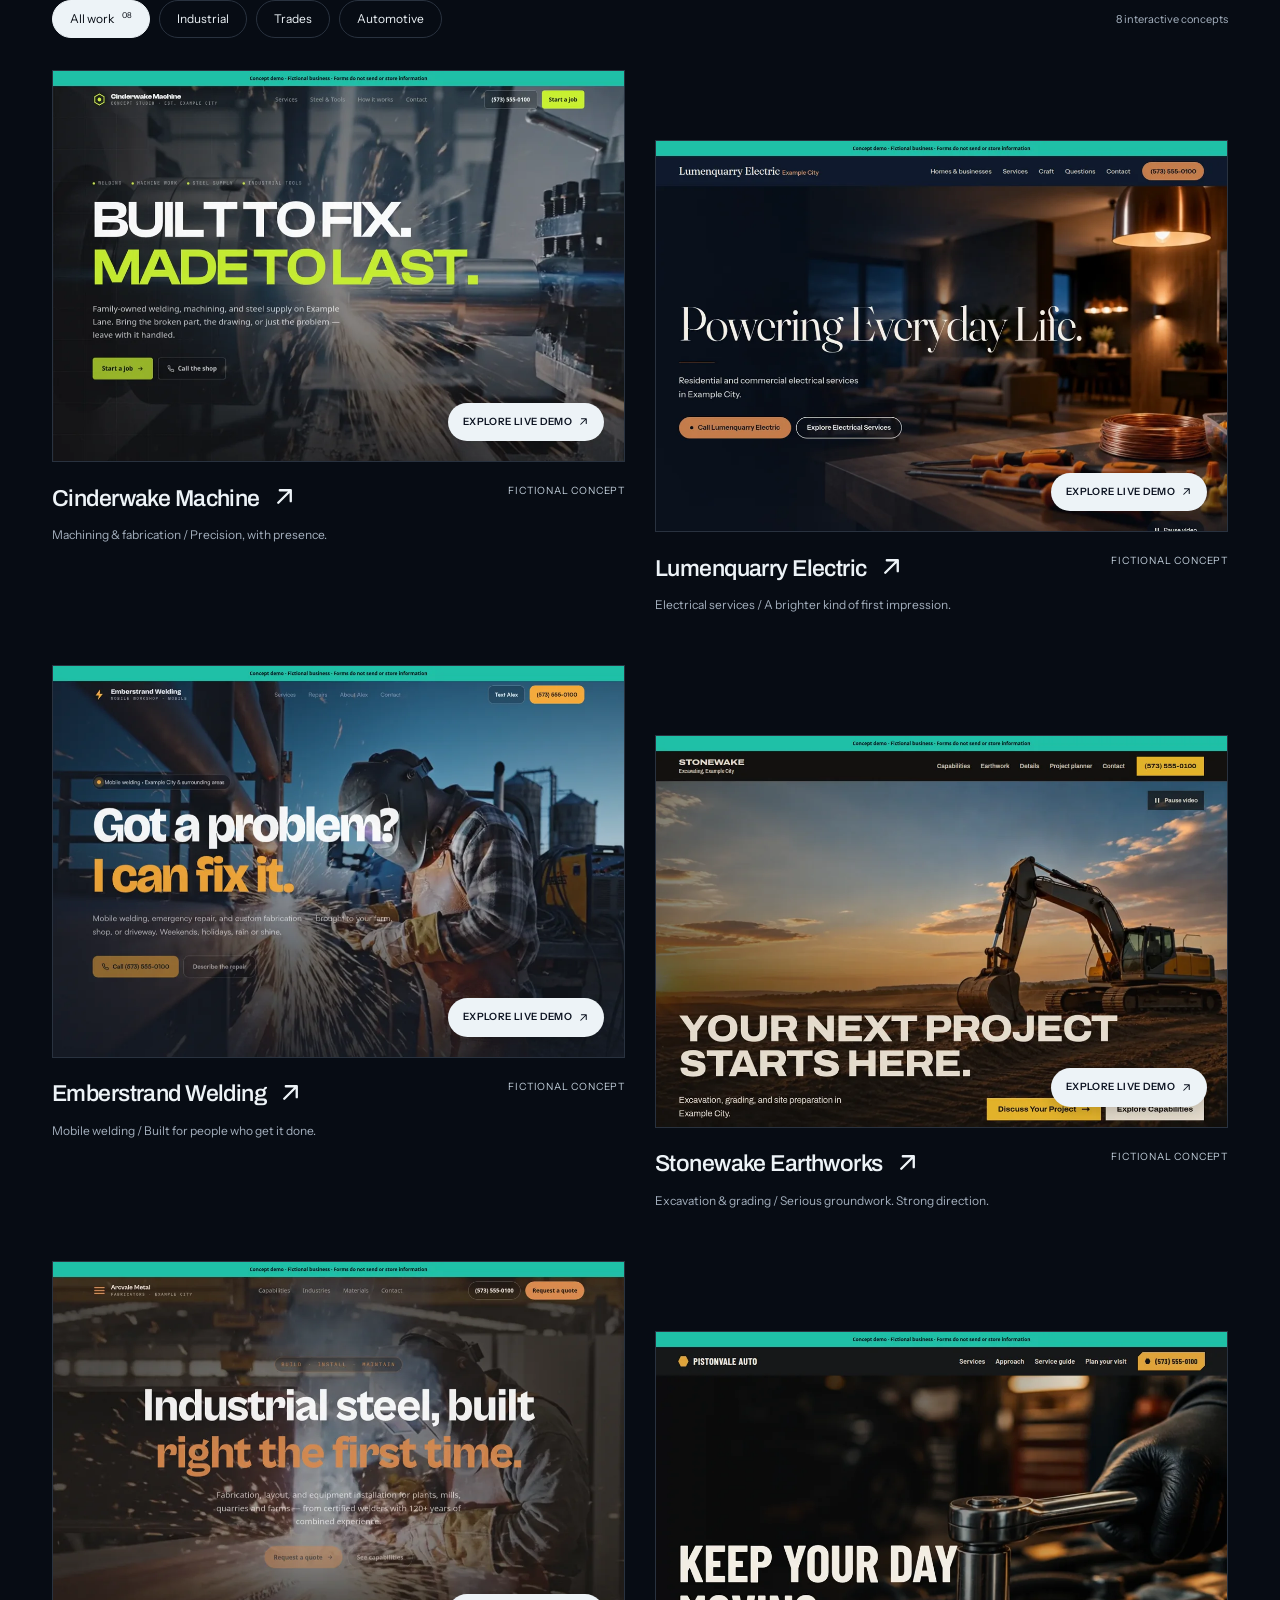
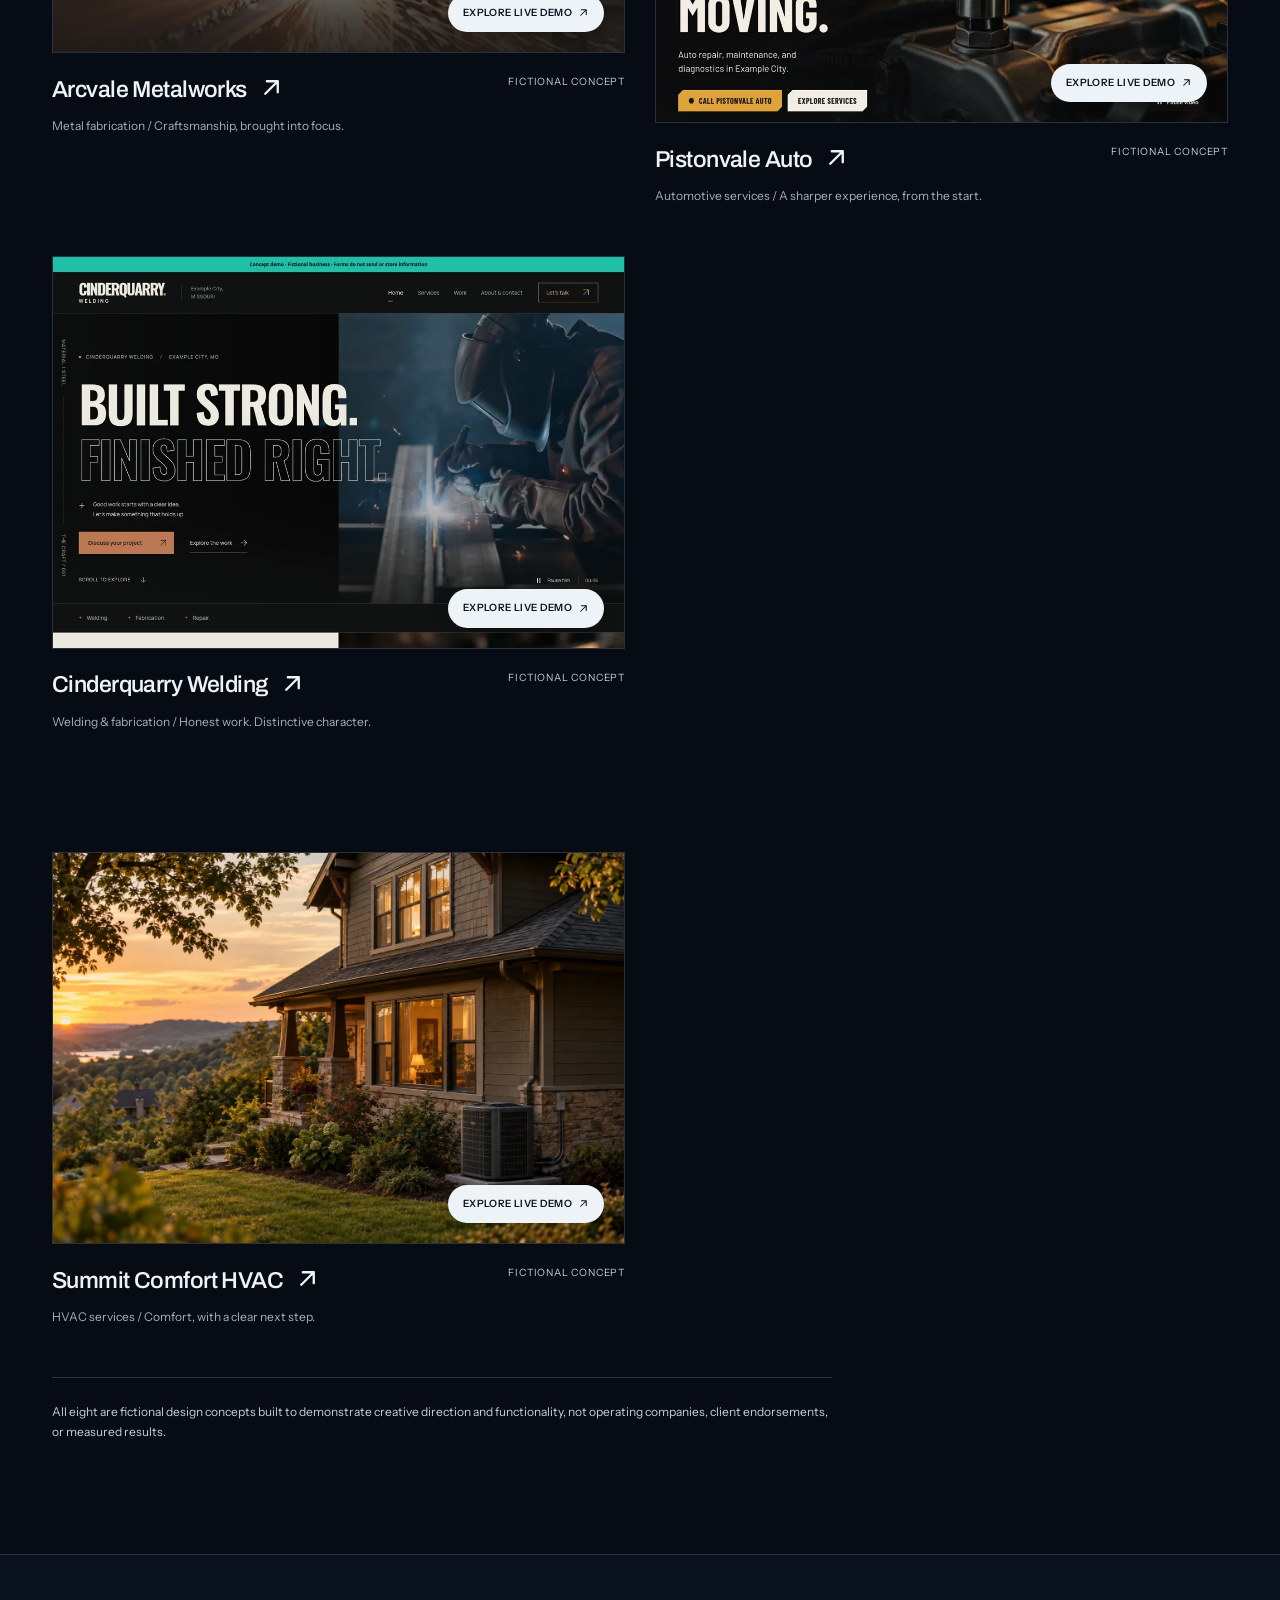
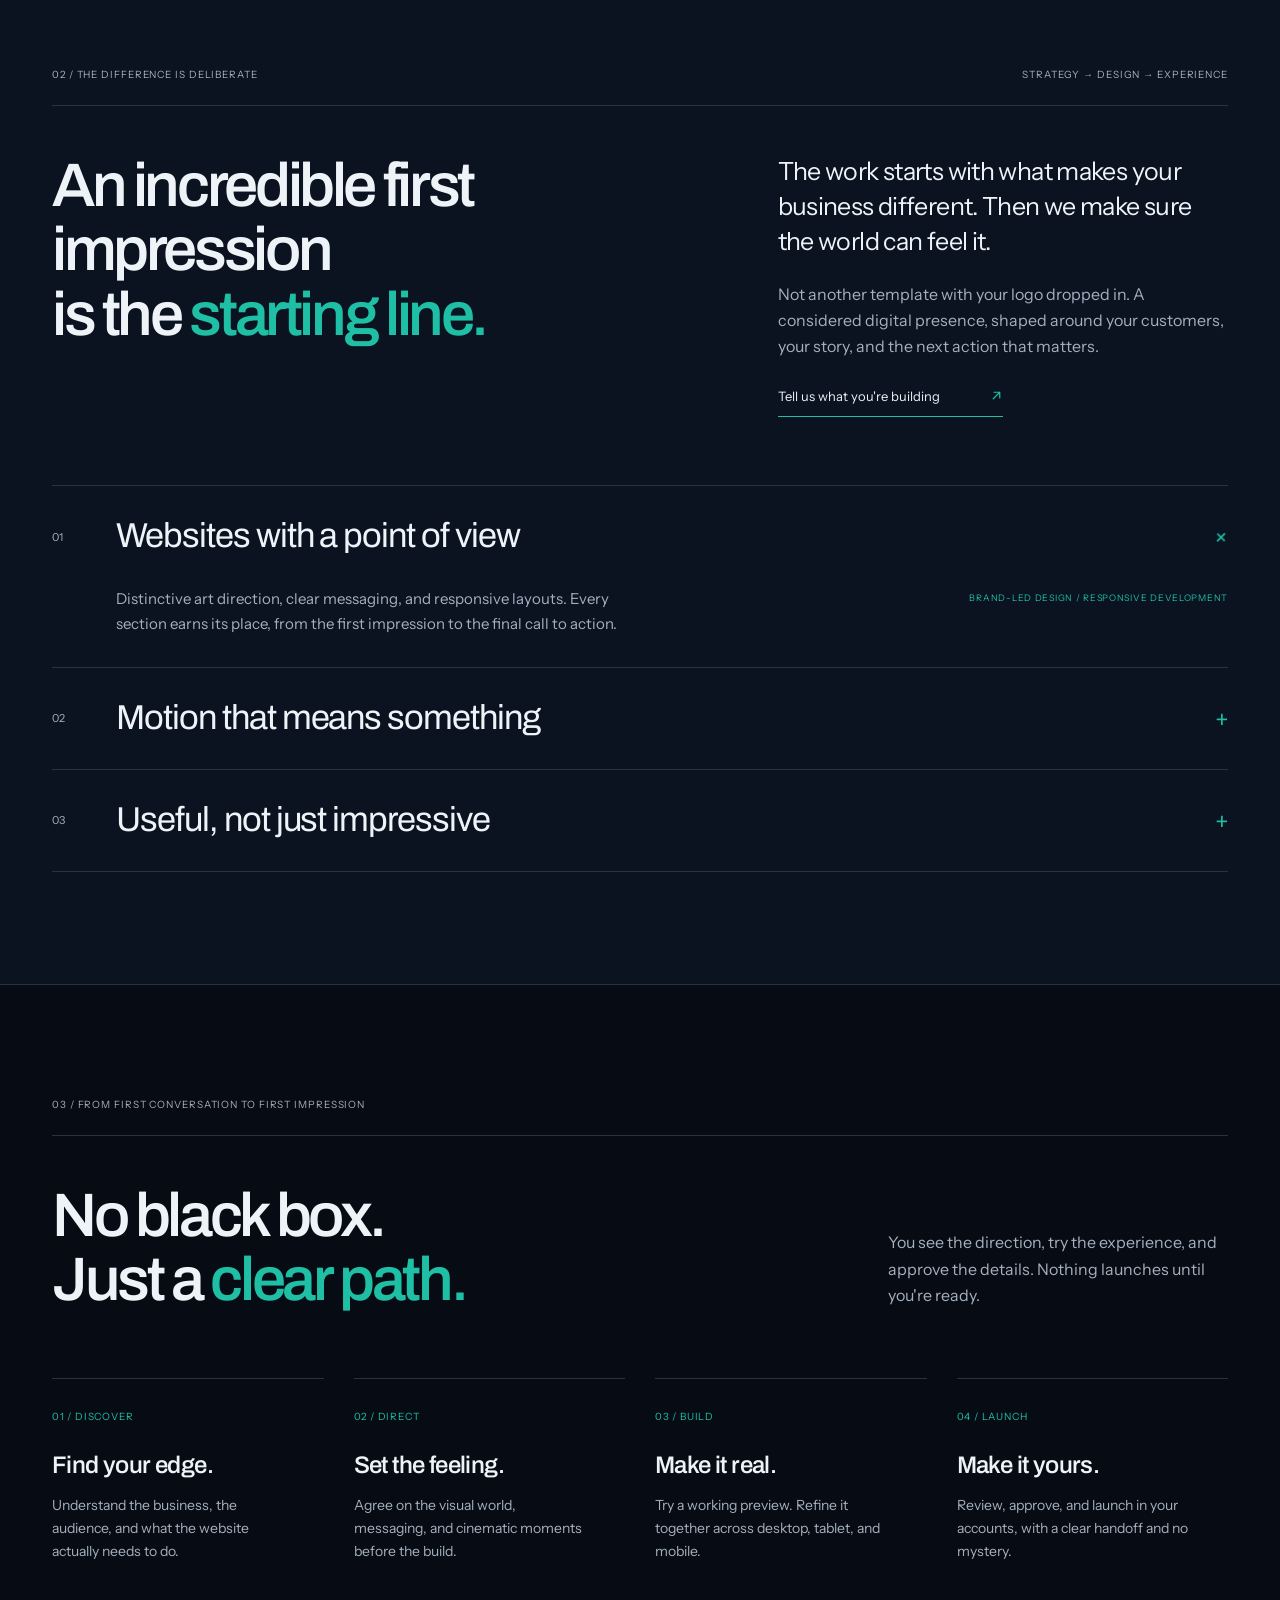
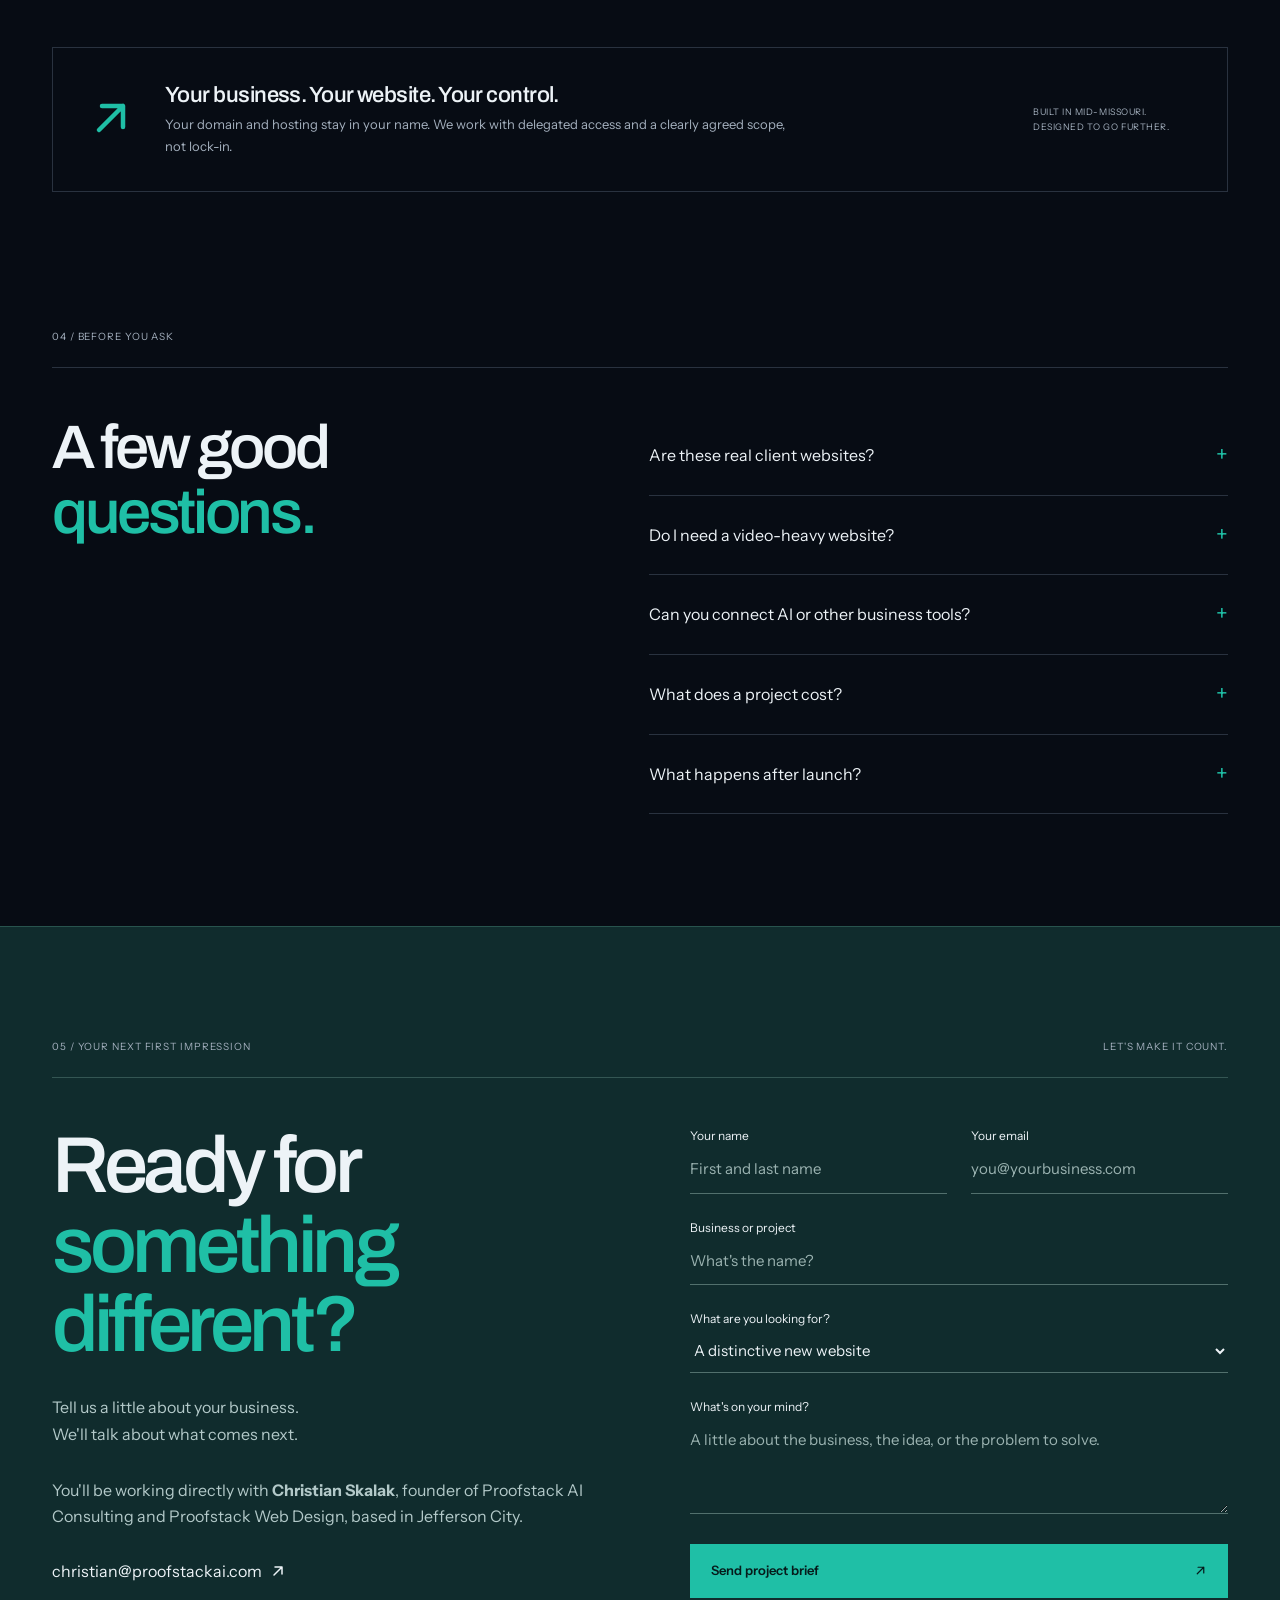
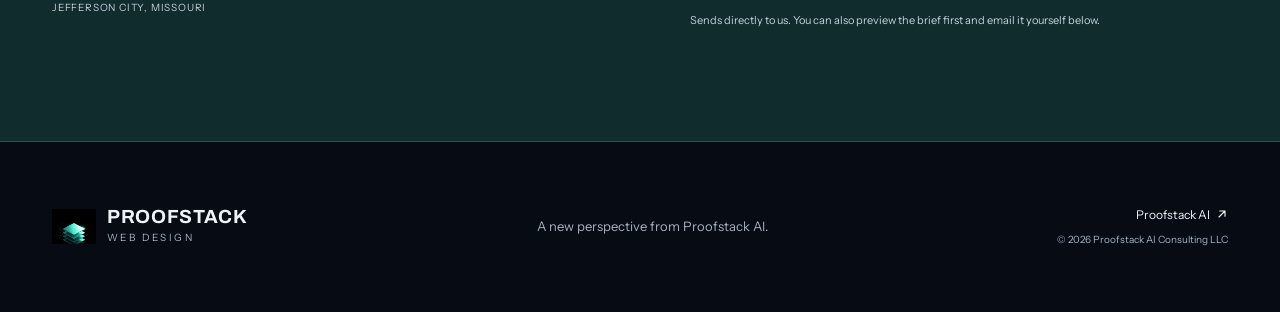
==== commit 83275c9e: "Rewrite approach headline to convey incredible visual impact, not just "good-looking" Co-Authored-By" ====
--- a/index.html
+++ b/index.html
@@ -38,7 +38,7 @@
   </section>
   <section id="approach" class="approach section-space">
     <div class="shell"><div class="section-kicker"><span>02 / THE DIFFERENCE IS DELIBERATE</span><span>STRATEGY → DESIGN → EXPERIENCE</span></div>
-      <div class="approach-intro"><h2>Good-looking<br>is the <em>starting line.</em></h2><div><p class="large-copy">The work starts with what makes your business different. Then we make sure the world can feel it.</p><p>Not another template with your logo dropped in. A considered digital presence, shaped around your customers, your story, and the next action that matters.</p><a class="text-link" href="#start">Tell us what you're building <span><svg class="i-arrow" width="1em" height="1em" viewBox="0 0 16 16" fill="none" aria-hidden="true"><path d="M4 12L12 4M12 4H5M12 4V11" stroke="currentColor" stroke-width="1.5" stroke-linecap="round" stroke-linejoin="round"/></svg></span></a></div></div>
+      <div class="approach-intro"><h2>An incredible first impression<br>is the <em>starting line.</em></h2><div><p class="large-copy">The work starts with what makes your business different. Then we make sure the world can feel it.</p><p>Not another template with your logo dropped in. A considered digital presence, shaped around your customers, your story, and the next action that matters.</p><a class="text-link" href="#start">Tell us what you're building <span><svg class="i-arrow" width="1em" height="1em" viewBox="0 0 16 16" fill="none" aria-hidden="true"><path d="M4 12L12 4M12 4H5M12 4V11" stroke="currentColor" stroke-width="1.5" stroke-linecap="round" stroke-linejoin="round"/></svg></span></a></div></div>
       <div class="service-list">
         <details open><summary><span class="service-number">01</span><span>Websites with a point of view</span><b aria-hidden="true">+</b></summary><div class="service-content"><p>Distinctive art direction, clear messaging, and responsive layouts. Every section earns its place, from the first impression to the final call to action.</p><span>BRAND-LED DESIGN / RESPONSIVE DEVELOPMENT</span></div></details>
         <details><summary><span class="service-number">02</span><span>Motion that means something</span><b aria-hidden="true">+</b></summary><div class="service-content"><p>Original cinematic media, carefully paced transitions, and expressive interactions. Motion supports the story without getting between your customers and what they need.</p><span>CINEMATIC MEDIA / INTERACTION DESIGN</span></div></details>
@@ -58,7 +58,7 @@
       <details><summary>Are these real client websites?<b aria-hidden="true">+</b></summary><p>No. All eight, including Summit Comfort HVAC, are working concept builds with fictional business identities and contact details. They demonstrate design and functionality, not client relationships or measured results.</p></details>
       <details><summary>Do I need a video-heavy website?<b aria-hidden="true">+</b></summary><p>No. This site is a creative showcase. Your website should use the right tools for your audience, whether that's a cinematic opening or a fast, focused service page. Readability, accessibility, and performance come first.</p></details>
       <details><summary>Can you connect AI or other business tools?<b aria-hidden="true">+</b></summary><p>Yes, that can be part of a separately scoped Proofstack project. We first agree on what connects, what data it can access, and which actions need human approval.</p></details>
-      <details><summary>What does a project cost?<b aria-hidden="true">+</b></summary><p>A straightforward launch site (home, services, portfolio, contact) starts at $500 and takes 1–2 weeks. A fuller custom site with original photography, copywriting, and integrations typically runs $2,500–$6,000 over 3–5 weeks. A premium interactive build like the ones in our portfolio starts around $7,500 and runs 5–8 weeks. Every quote includes a build timeline and a set number of revision rounds, agreed before work starts.</p></details>
+      <details><summary>What does a project cost?<b aria-hidden="true">+</b></summary><p>Our base package starts at $500 for a custom-built website like the ones in our portfolio, with hosting and domain priced separately. Additional add-ons, such as extra pages, original photography, copywriting, and integrations, are available. Every quote includes a build timeline and a set number of revision rounds, agreed before work starts.</p></details>
       <details><summary>What happens after launch?<b aria-hidden="true">+</b></summary><p>You own the domain, hosting account, and code from day one. Ongoing updates are available on a simple monthly care plan or billed per request, whichever fits how often you expect to change things. Hosting itself typically runs a few dollars a month through providers like Netlify; we help you set that account up in your own name.</p></details>
     </div></div>
   </section>
